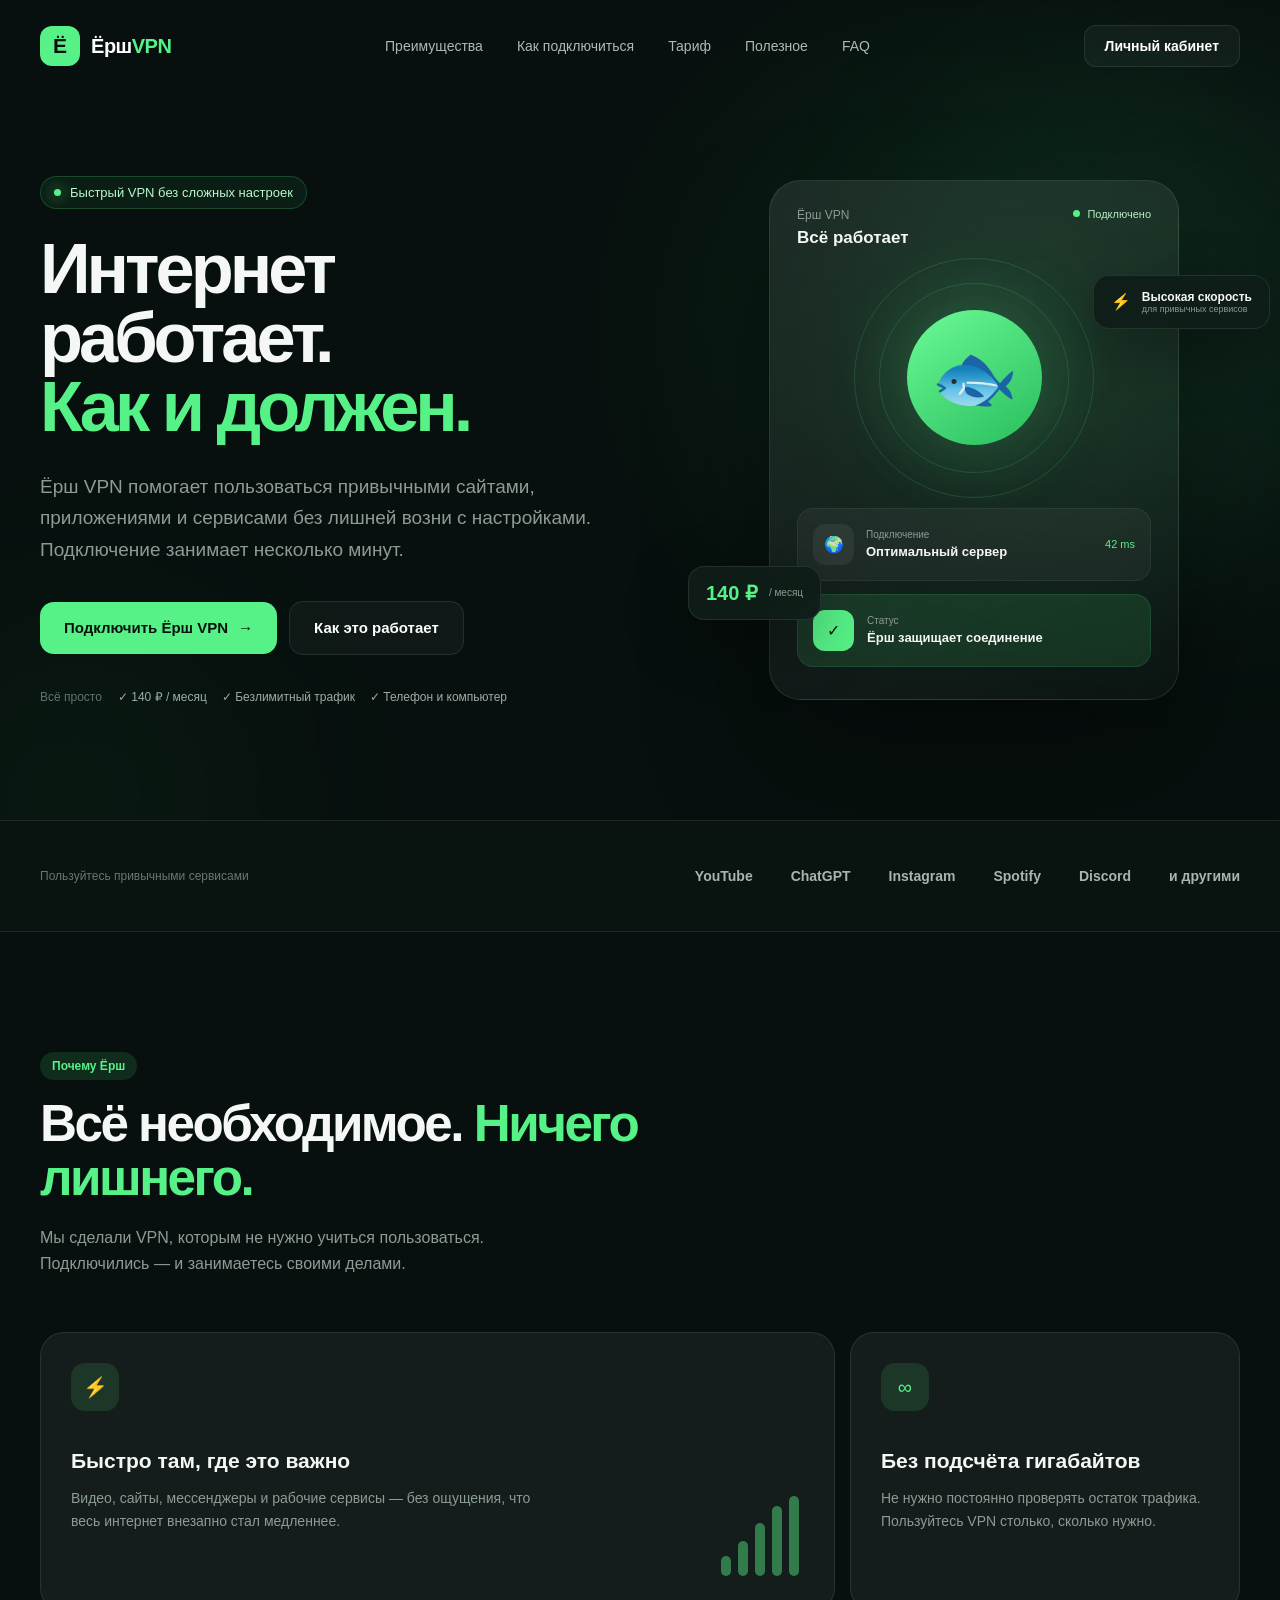
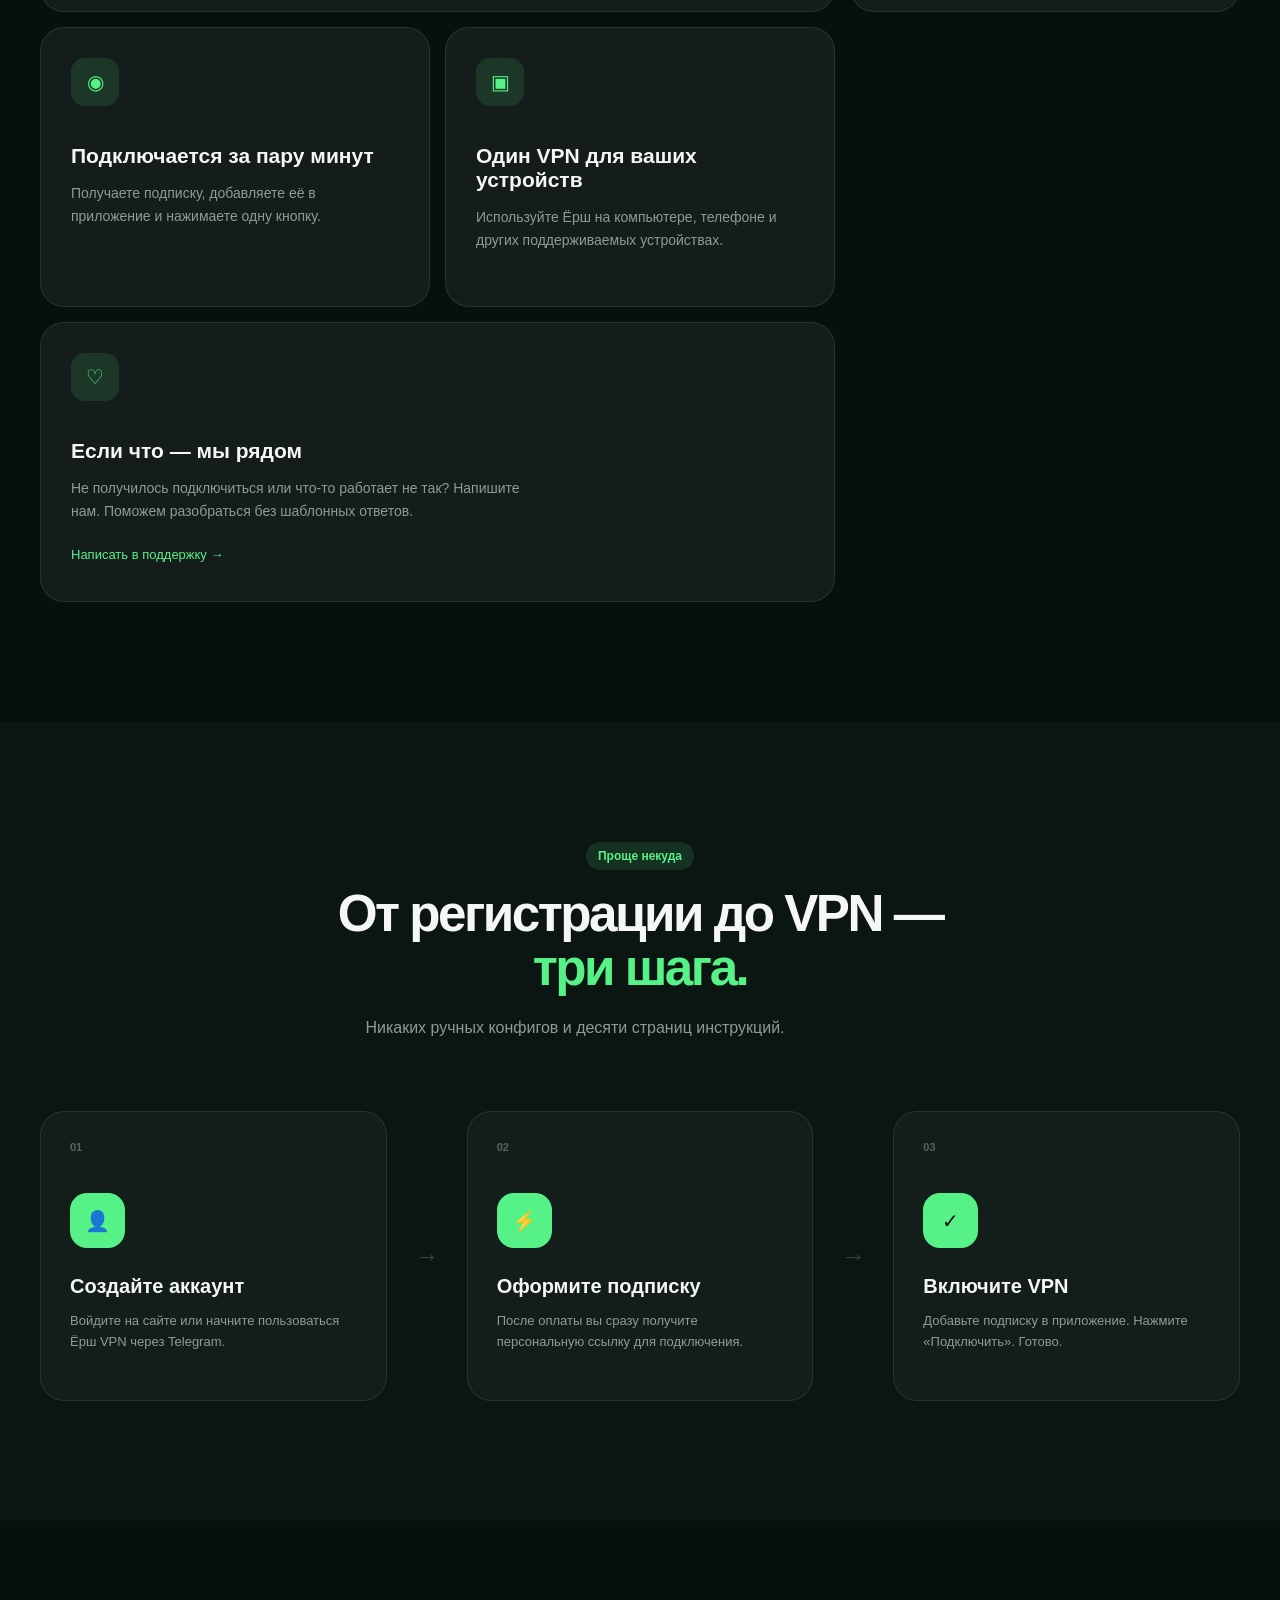
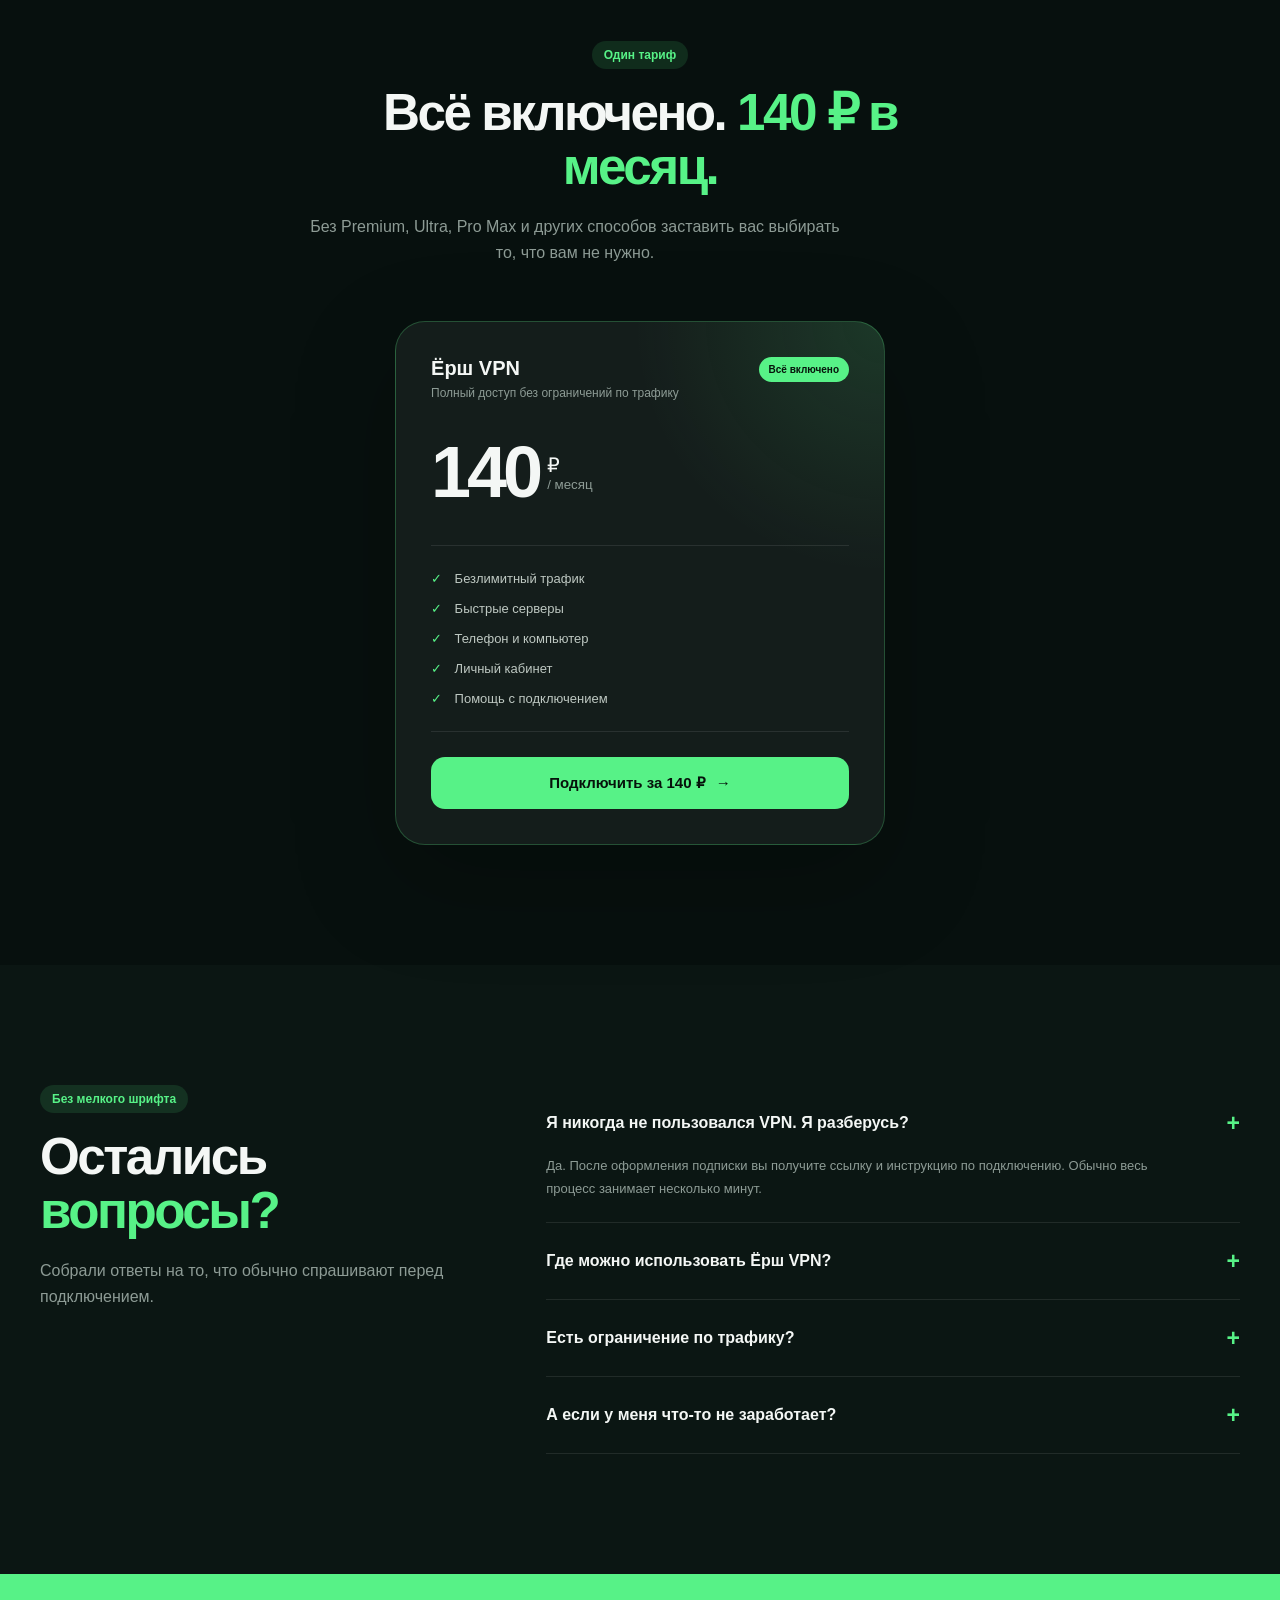
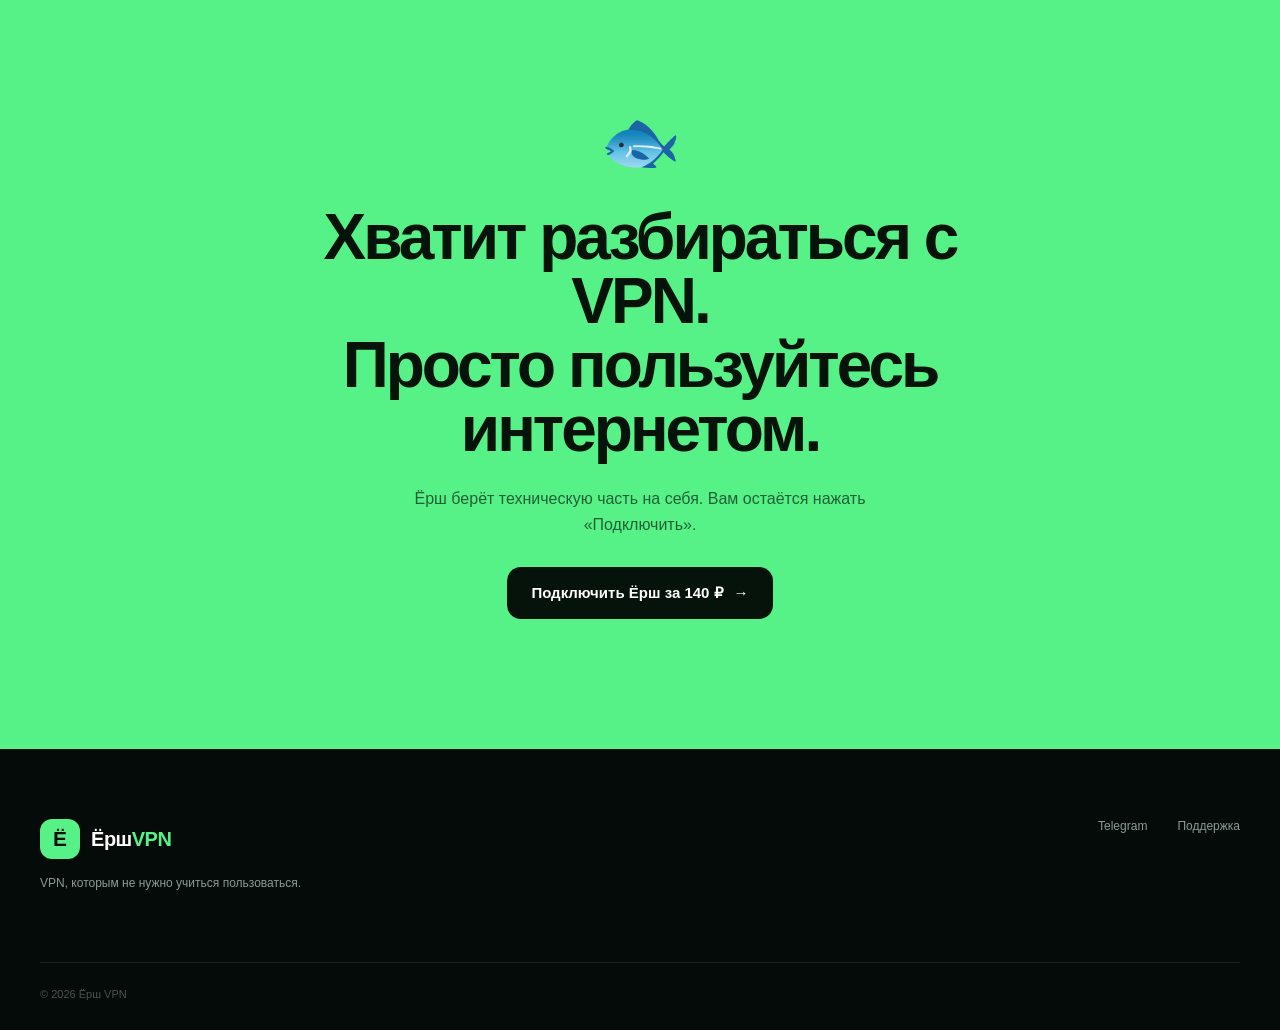
==== index.html @ 87f50611 "Создал отдельный лендинг для Ёрш впн" ====
﻿<!DOCTYPE html>
<html lang="ru">
<head>
    <meta charset="UTF-8">
    <meta name="viewport" content="width=device-width, initial-scale=1.0">
    <meta name="description" content="Ёрш VPN — быстрый VPN для телефона и компьютера. Простое подключение, безлимитный трафик и подписка за 140 ₽ в месяц.">
    <meta name="theme-color" content="#0b1220">

    <title>Ёрш VPN — быстрый и стабильный VPN</title>

    <link rel="stylesheet" href="/css/landing.css">
</head>
<body>

    <div class="yorsh-page">

        <!-- HEADER -->
        <header class="landing-header">
            <div class="landing-container header-inner">

                <a href="/" class="brand">
                    <div class="brand-logo">Ё</div>
                    <div class="brand-name">Ёрш<span>VPN</span></div>
                </a>

                <nav class="landing-nav">
                    <a href="/#advantages">Преимущества</a>
                    <a href="/#how">Как подключиться</a>
                    <a href="/#pricing">Тариф</a>
                    <a href="/guides">Полезное</a>
                    <a href="/#faq">FAQ</a>
                </nav>

                <div class="header-actions">
                    <a href="https://cabinet.yorshvpn.ru/"
                       class="button button-ghost">
                        Личный кабинет
                    </a>
                </div>

                <button type="button"
                        class="landing-mobile-menu-button"
                        id="landingMobileMenuButton"
                        aria-label="Открыть меню"
                        aria-controls="landingMobileMenu"
                        aria-expanded="false"
                        onclick="toggleLandingMenu()">
                    <span></span>
                    <span></span>
                    <span></span>
                </button>

            </div>

            <!-- MOBILE MENU -->
            <div class="landing-mobile-menu" id="landingMobileMenu">
                <div class="landing-container landing-mobile-menu-inner">

                    <nav class="landing-mobile-nav">
                        <a href="/#advantages" onclick="closeLandingMenu()">
                            <span>Преимущества</span><span>→</span>
                        </a>

                        <a href="/#how" onclick="closeLandingMenu()">
                            <span>Как подключиться</span><span>→</span>
                        </a>

                        <a href="/#pricing" onclick="closeLandingMenu()">
                            <span>Тариф</span><span>→</span>
                        </a>

                        <a href="/guides" onclick="closeLandingMenu()">
                            <span>Полезное</span><span>→</span>
                        </a>

                        <a href="/#faq" onclick="closeLandingMenu()">
                            <span>FAQ</span><span>→</span>
                        </a>
                    </nav>

                    <div class="landing-mobile-account">
                        <a href="https://cabinet.yorshvpn.ru/"
                           class="landing-mobile-account-button">
                            <span>Личный кабинет</span>
                            <span>→</span>
                        </a>
                    </div>

                </div>
            </div>
        </header>

        <main>

            <!-- HERO -->
            <section class="hero">

                <div class="hero-glow hero-glow-one"></div>
                <div class="hero-glow hero-glow-two"></div>

                <div class="landing-container hero-grid">

                    <div class="hero-content">

                        <div class="hero-label">
                            <span class="hero-label-dot"></span>
                            Быстрый VPN без сложных настроек
                        </div>

                        <h1>
                            Интернет работает.
                            <span>Как и должен.</span>
                        </h1>

                        <p class="hero-subtitle">
                            Ёрш VPN помогает пользоваться привычными
                            сайтами, приложениями и сервисами без лишней
                            возни с настройками.

                            Подключение занимает несколько минут.
                        </p>

                        <div class="hero-buttons">
                            <a href="https://cabinet.yorshvpn.ru/"
                               class="button button-primary button-large">
                                Подключить Ёрш VPN
                                <span>→</span>
                            </a>

                            <a href="#how"
                               class="button button-ghost button-large">
                                Как это работает
                            </a>
                        </div>

                        <div class="hero-platforms">
                            <span>Всё просто</span>

                            <div class="platform-list">
                                <span>✓ 140 ₽ / месяц</span>
                                <span>✓ Безлимитный трафик</span>
                                <span>✓ Телефон и компьютер</span>
                            </div>
                        </div>

                    </div>

                    <!-- HERO VISUAL -->
                    <div class="hero-visual">

                        <div class="hero-card">

                            <div class="hero-card-top">
                                <div>
                                    <span class="card-label">Ёрш VPN</span>
                                    <h3>Всё работает</h3>
                                </div>

                                <div class="connection-status">
                                    <span></span>
                                    Подключено
                                </div>
                            </div>

                            <div class="fish-wrapper">
                                <div class="fish-circle">🐟</div>
                                <div class="fish-wave wave-one"></div>
                                <div class="fish-wave wave-two"></div>
                            </div>

                            <div class="server-card">
                                <div class="server-left">
                                    <div class="flag">🌍</div>
                                    <div>
                                        <small>Подключение</small>
                                        <strong>Оптимальный сервер</strong>
                                    </div>
                                </div>

                                <div class="server-ping">42 ms</div>
                            </div>

                            <div class="connect-control">
                                <div class="connect-icon">✓</div>
                                <div>
                                    <small>Статус</small>
                                    <strong>Ёрш защищает соединение</strong>
                                </div>
                            </div>

                        </div>

                        <div class="floating-card floating-speed">
                            <span>⚡</span>
                            <div>
                                <strong>Высокая скорость</strong>
                                <small>для привычных сервисов</small>
                            </div>
                        </div>

                        <div class="floating-card floating-price">
                            <strong>140 ₽</strong>
                            <span>/ месяц</span>
                        </div>

                    </div>

                </div>
            </section>

            <!-- SERVICES -->
            <section class="trust-strip">
                <div class="landing-container trust-content">

                    <span>Пользуйтесь привычными сервисами</span>

                    <div class="services">
                        <span>YouTube</span>
                        <span>ChatGPT</span>
                        <span>Instagram</span>
                        <span>Spotify</span>
                        <span>Discord</span>
                        <span>и другими</span>
                    </div>

                </div>
            </section>

            <!-- ADVANTAGES -->
            <section id="advantages" class="section">

                <div class="landing-container">

                    <div class="section-head">

                        <div class="section-badge">Почему Ёрш</div>

                        <h2>
                            Всё необходимое.
                            <span>Ничего лишнего.</span>
                        </h2>

                        <p>
                            Мы сделали VPN, которым не нужно учиться
                            пользоваться.

                            Подключились — и занимаетесь своими делами.
                        </p>

                    </div>

                    <div class="advantages-grid">

                        <article class="advantage-card advantage-large">
                            <div class="advantage-icon">⚡</div>

                            <div>
                                <h3>Быстро там, где это важно</h3>
                                <p>
                                    Видео, сайты, мессенджеры и рабочие
                                    сервисы — без ощущения, что весь интернет
                                    внезапно стал медленнее.
                                </p>
                            </div>

                            <div class="speed-decoration">
                                <span></span><span></span><span></span>
                                <span></span><span></span>
                            </div>
                        </article>

                        <article class="advantage-card">
                            <div class="advantage-icon">∞</div>

                            <h3>Без подсчёта гигабайтов</h3>

                            <p>
                                Не нужно постоянно проверять остаток
                                трафика.

                                Пользуйтесь VPN столько, сколько нужно.
                            </p>
                        </article>

                        <article class="advantage-card">
                            <div class="advantage-icon">◉</div>

                            <h3>Подключается за пару минут</h3>

                            <p>
                                Получаете подписку, добавляете её
                                в приложение и нажимаете одну кнопку.
                            </p>
                        </article>

                        <article class="advantage-card">
                            <div class="advantage-icon">▣</div>

                            <h3>Один VPN для ваших устройств</h3>

                            <p>
                                Используйте Ёрш на компьютере,
                                телефоне и других поддерживаемых
                                устройствах.
                            </p>
                        </article>

                        <article class="advantage-card advantage-large">
                            <div class="advantage-icon">♡</div>

                            <h3>Если что — мы рядом</h3>

                            <p>
                                Не получилось подключиться или что-то
                                работает не так?

                                Напишите нам. Поможем разобраться без
                                шаблонных ответов.
                            </p>

                            <a href="https://t.me/yorshvpnSupport"
                               target="_blank"
                               rel="noopener noreferrer"
                               class="text-link">
                                Написать в поддержку →
                            </a>
                        </article>

                    </div>
                </div>
            </section>

            <!-- HOW IT WORKS -->
            <section id="how" class="section section-dark">

                <div class="landing-container">

                    <div class="section-head section-head-center">

                        <div class="section-badge">Проще некуда</div>

                        <h2>
                            От регистрации до VPN —
                            <span>три шага.</span>
                        </h2>

                        <p>
                            Никаких ручных конфигов и десяти страниц
                            инструкций.
                        </p>

                    </div>

                    <div class="steps">

                        <article class="step">
                            <div class="step-number">01</div>
                            <div class="step-icon">👤</div>

                            <h3>Создайте аккаунт</h3>

                            <p>
                                Войдите на сайте или начните пользоваться
                                Ёрш VPN через Telegram.
                            </p>
                        </article>

                        <div class="step-arrow">→</div>

                        <article class="step">
                            <div class="step-number">02</div>
                            <div class="step-icon">⚡</div>

                            <h3>Оформите подписку</h3>

                            <p>
                                После оплаты вы сразу получите
                                персональную ссылку для подключения.
                            </p>
                        </article>

                        <div class="step-arrow">→</div>

                        <article class="step">
                            <div class="step-number">03</div>
                            <div class="step-icon">✓</div>

                            <h3>Включите VPN</h3>

                            <p>
                                Добавьте подписку в приложение.

                                Нажмите «Подключить».

                                Готово.
                            </p>
                        </article>

                    </div>
                </div>
            </section>

            <!-- PRICING -->
            <section id="pricing" class="section">

                <div class="landing-container">

                    <div class="section-head section-head-center">

                        <div class="section-badge">Один тариф</div>

                        <h2>
                            Всё включено.
                            <span>140 ₽ в месяц.</span>
                        </h2>

                        <p>
                            Без Premium, Ultra, Pro Max и других способов
                            заставить вас выбирать то, что вам не нужно.
                        </p>

                    </div>

                    <div class="pricing-wrapper">

                        <div class="pricing-card">

                            <div class="pricing-top">
                                <div>
                                    <span class="pricing-name">Ёрш VPN</span>
                                    <p>
                                        Полный доступ без ограничений по трафику
                                    </p>
                                </div>

                                <div class="popular-label">
                                    Всё включено
                                </div>
                            </div>

                            <div class="price">
                                <strong>140</strong>

                                <div>
                                    <span>₽</span>
                                    <small>/ месяц</small>
                                </div>
                            </div>

                            <div class="pricing-features">
                                <div><span>✓</span> Безлимитный трафик</div>
                                <div><span>✓</span> Быстрые серверы</div>
                                <div><span>✓</span> Телефон и компьютер</div>
                                <div><span>✓</span> Личный кабинет</div>
                                <div><span>✓</span> Помощь с подключением</div>
                            </div>

                            <a href="https://cabinet.yorshvpn.ru/"
                               class="button button-primary button-large pricing-button">
                                Подключить за 140 ₽
                                <span>→</span>
                            </a>

                        </div>
                    </div>
                </div>
            </section>

            <!-- FAQ -->
            <section id="faq" class="section section-dark">

                <div class="landing-container faq-layout">

                    <div class="section-head faq-title">

                        <div class="section-badge">Без мелкого шрифта</div>

                        <h2>
                            Остались
                            <span>вопросы?</span>
                        </h2>

                        <p>
                            Собрали ответы на то, что обычно спрашивают
                            перед подключением.
                        </p>

                    </div>

                    <div class="faq-list">

                        <details open>
                            <summary>
                                Я никогда не пользовался VPN. Я разберусь?
                                <span>+</span>
                            </summary>

                            <p>
                                Да. После оформления подписки вы получите
                                ссылку и инструкцию по подключению.

                                Обычно весь процесс занимает несколько минут.
                            </p>
                        </details>

                        <details>
                            <summary>
                                Где можно использовать Ёрш VPN?
                                <span>+</span>
                            </summary>

                            <p>
                                На популярных мобильных и настольных
                                операционных системах.

                                Инструкции доступны после подключения.
                            </p>
                        </details>

                        <details>
                            <summary>
                                Есть ограничение по трафику?
                                <span>+</span>
                            </summary>

                            <p>
                                Нет фиксированного пакета гигабайтов.

                                Пользуйтесь интернетом в обычном режиме.
                            </p>
                        </details>

                        <details>
                            <summary>
                                А если у меня что-то не заработает?
                                <span>+</span>
                            </summary>

                            <p>
                                Напишите в поддержку.

                                Поможем проверить приложение,
                                подписку и настройки подключения.
                            </p>
                        </details>

                    </div>
                </div>
            </section>

            <!-- FINAL CTA -->
            <section class="final-cta">

                <div class="cta-glow"></div>

                <div class="landing-container final-cta-content">

                    <div class="final-fish">🐟</div>

                    <h2>
                        Хватит разбираться с VPN.
                        <span>
                            Просто пользуйтесь интернетом.
                        </span>
                    </h2>

                    <p>
                        Ёрш берёт техническую часть на себя.

                        Вам остаётся нажать «Подключить».
                    </p>

                    <a href="https://cabinet.yorshvpn.ru/"
                       class="button button-light button-large">
                        Подключить Ёрш за 140 ₽
                        <span>→</span>
                    </a>

                </div>
            </section>

        </main>

        <!-- FOOTER -->
        <footer class="landing-footer">

            <div class="landing-container footer-content">

                <div>
                    <a href="/" class="brand">
                        <div class="brand-logo">Ё</div>
                        <div class="brand-name">Ёрш<span>VPN</span></div>
                    </a>

                    <p>
                        VPN, которым не нужно учиться пользоваться.
                    </p>
                </div>

                <div class="footer-links">

                    <a href="https://t.me/yorshvpn_bot"
                       target="_blank"
                       rel="noopener noreferrer">
                        Telegram
                    </a>

                    <a href="https://t.me/yorshvpnSupport"
                       target="_blank"
                       rel="noopener noreferrer">
                        Поддержка
                    </a>

                </div>
            </div>

            <div class="landing-container copyright">
                © <span id="currentYear"></span> Ёрш VPN
            </div>

        </footer>

    </div>

    <script>document.getElementById("currentYear").textContent =
        new Date().getFullYear();</script>

    <script src="/js/landing.js"></script>

</body>
</html>
---- css/landing.css ----
﻿:root {
    --bg: #07100e;
    --bg-soft: #0b1613;
    --card: rgba(255, 255, 255, 0.055);
    --card-hover: rgba(255, 255, 255, 0.085);
    --green: #57f287;
    --green-dark: #31cf69;
    --green-soft: rgba(87, 242, 135, .12);
    --text: #f4f7f5;
    --muted: #8d9b95;
    --border: rgba(255, 255, 255, .09);
    --radius: 24px;
}


/* =========================================================
   BASE
   ========================================================= */

*,
*::before,
*::after {
    box-sizing: border-box;
}

html {
    scroll-behavior: smooth;
}

body {
    margin: 0;
    background: var(--bg);
    color: var(--text);
    font-family: Inter, -apple-system, BlinkMacSystemFont, "Segoe UI", sans-serif;
    -webkit-font-smoothing: antialiased;
    text-rendering: optimizeLegibility;
}

body,
button,
a {
    -webkit-font-smoothing: antialiased;
}

a {
    -webkit-tap-highlight-color: transparent;
}

img {
    max-width: 100%;
    height: auto;
}

.yorsh-page {
    width: 100%;
    overflow-x: hidden;
}

.landing-container {
    width: min(1200px, calc(100% - 40px));
    margin: 0 auto;
}


/* Защита от разъезжающихся grid элементов */

.hero-content,
.hero-visual,
.hero-card,
.advantage-card,
.step,
.pricing-card,
.faq-layout > *,
.footer-content > * {
    min-width: 0;
}


/* =========================================================
   HEADER
   ========================================================= */

.landing-header {
    position: absolute;
    z-index: 100;
    top: 0;
    left: 0;
    width: 100%;
}

.header-inner {
    height: 92px;
    display: flex;
    align-items: center;
    justify-content: space-between;
    gap: 25px;
}


/* BRAND */

.brand {
    display: flex;
    align-items: center;
    gap: 11px;
    flex-shrink: 0;
    color: white;
    text-decoration: none;
}

.brand-logo {
    width: 40px;
    height: 40px;
    display: flex;
    align-items: center;
    justify-content: center;
    flex-shrink: 0;
    border-radius: 12px;
    background: var(--green);
    color: #05120b;
    font-weight: 900;
    font-size: 21px;
}

.brand-name {
    font-size: 20px;
    font-weight: 800;
    letter-spacing: -.5px;
}

    .brand-name span {
        color: var(--green);
    }


/* NAVIGATION */

.landing-nav {
    display: flex;
    align-items: center;
    gap: 34px;
}

    .landing-nav a {
        color: #aeb9b4;
        text-decoration: none;
        font-size: 14px;
        transition: color .2s ease;
    }

        .landing-nav a:hover {
            color: white;
        }


/* HEADER ACTIONS */

.header-actions {
    display: flex;
    align-items: center;
    gap: 10px;
    flex-shrink: 0;
}


/* =========================================================
   BUTTONS
   ========================================================= */

.button {
    border: 0;
    display: inline-flex;
    align-items: center;
    justify-content: center;
    gap: 10px;
    padding: 12px 20px;
    border-radius: 12px;
    font-size: 14px;
    font-weight: 650;
    line-height: 1.2;
    text-align: center;
    text-decoration: none;
    cursor: pointer;
    transition: transform .2s ease, background .2s ease, border-color .2s ease, box-shadow .2s ease;
}

    .button:hover {
        transform: translateY(-2px);
    }

    .button:active {
        transform: translateY(0);
    }


/* PRIMARY */

.button-primary {
    background: var(--green);
    color: #06120b;
}

    .button-primary:hover {
        background: #73f59a;
        color: #06120b;
    }


/* GHOST */

.button-ghost {
    color: white;
    background: rgba(255, 255, 255, .04);
    border: 1px solid var(--border);
}

    .button-ghost:hover {
        background: rgba(255, 255, 255, .08);
        color: white;
    }


/* LARGE */

.button-large {
    padding: 17px 24px;
    border-radius: 14px;
    font-size: 15px;
}


/* =========================================================
   HERO
   ========================================================= */

.hero {
    position: relative;
    min-height: 820px;
    display: flex;
    align-items: center;
    padding: 130px 0 70px;
    overflow: hidden;
    background: radial-gradient( circle at 75% 40%, rgba(44, 213, 111, .10), transparent 35% ), var(--bg);
}

.hero-glow {
    position: absolute;
    border-radius: 50%;
    pointer-events: none;
    filter: blur(100px);
}

.hero-glow-one {
    width: 500px;
    height: 500px;
    top: 60px;
    right: -150px;
    background: rgba(87, 242, 135, .07);
}

.hero-glow-two {
    width: 350px;
    height: 350px;
    bottom: -150px;
    left: -100px;
    background: rgba(87, 242, 135, .04);
}

.hero-grid {
    display: grid;
    grid-template-columns: minmax(0, 1.05fr) minmax(400px, .95fr);
    gap: 80px;
    align-items: center;
}

.hero-content {
    position: relative;
    z-index: 2;
}


/* HERO LABEL */

.hero-label {
    width: fit-content;
    display: flex;
    align-items: center;
    gap: 9px;
    padding: 8px 13px;
    margin-bottom: 25px;
    border: 1px solid rgba(87, 242, 135, .20);
    border-radius: 100px;
    background: rgba(87, 242, 135, .06);
    color: #baf8ce;
    font-size: 13px;
}

.hero-label-dot {
    width: 7px;
    height: 7px;
    flex-shrink: 0;
    border-radius: 50%;
    background: var(--green);
    box-shadow: 0 0 15px rgba(87, 242, 135, 1);
}


/* HERO TITLE */

.hero h1 {
    max-width: 700px;
    margin: 0;
    font-size: clamp(52px, 5.5vw, 78px);
    line-height: .98;
    letter-spacing: -4px;
    font-weight: 800;
}

    .hero h1 span {
        display: block;
        color: var(--green);
    }

.hero-subtitle {
    max-width: 600px;
    margin: 30px 0 0;
    color: var(--muted);
    font-size: 19px;
    line-height: 1.65;
}


/* HERO BUTTONS */

.hero-buttons {
    display: flex;
    align-items: center;
    gap: 12px;
    margin-top: 36px;
}


/* HERO FEATURES */

.hero-platforms {
    display: flex;
    align-items: center;
    gap: 16px;
    margin-top: 35px;
    color: #65736d;
    font-size: 12px;
}

.platform-list {
    display: flex;
    align-items: center;
    gap: 15px;
    color: #9daca6;
}


/* =========================================================
   HERO VISUAL
   ========================================================= */

.hero-visual {
    position: relative;
    display: flex;
    justify-content: center;
}

.hero-card {
    position: relative;
    width: 410px;
    min-height: 520px;
    padding: 27px;
    border: 1px solid rgba(255, 255, 255, .10);
    border-radius: 32px;
    background: linear-gradient( 145deg, rgba(255, 255, 255, .09), rgba(255, 255, 255, .025) );
    box-shadow: 0 60px 120px rgba(0, 0, 0, .40);
    backdrop-filter: blur(25px);
    -webkit-backdrop-filter: blur(25px);
}


/* TOP */

.hero-card-top {
    display: flex;
    align-items: flex-start;
    justify-content: space-between;
    gap: 20px;
}

.card-label {
    display: block;
    margin-bottom: 6px;
    color: var(--muted);
    font-size: 12px;
}

.hero-card h3 {
    margin: 0;
    font-size: 17px;
}


/* CONNECTION STATUS */

.connection-status {
    display: flex;
    align-items: center;
    gap: 7px;
    flex-shrink: 0;
    color: #b8efc8;
    font-size: 11px;
}

    .connection-status span {
        width: 7px;
        height: 7px;
        flex-shrink: 0;
        border-radius: 50%;
        background: var(--green);
    }


/* FISH */

.fish-wrapper {
    position: relative;
    height: 260px;
    display: flex;
    align-items: center;
    justify-content: center;
}

.fish-circle {
    position: relative;
    z-index: 3;
    width: 135px;
    height: 135px;
    display: flex;
    align-items: center;
    justify-content: center;
    border-radius: 50%;
    background: linear-gradient( 145deg, #6bfa96, #29bd5d );
    font-size: 70px;
    box-shadow: 0 0 80px rgba(87, 242, 135, .28);
}

.fish-wave {
    position: absolute;
    border: 1px solid rgba(87, 242, 135, .16);
    border-radius: 50%;
}

.wave-one {
    width: 190px;
    height: 190px;
}

.wave-two {
    width: 240px;
    height: 240px;
}


/* SERVER */

.server-card {
    display: flex;
    align-items: center;
    justify-content: space-between;
    gap: 15px;
    padding: 15px;
    border-radius: 16px;
    background: rgba(255, 255, 255, .045);
    border: 1px solid rgba(255, 255, 255, .06);
}

.server-left {
    display: flex;
    align-items: center;
    gap: 12px;
    min-width: 0;
}

.flag {
    width: 41px;
    height: 41px;
    display: flex;
    align-items: center;
    justify-content: center;
    flex-shrink: 0;
    border-radius: 12px;
    background: rgba(255, 255, 255, .06);
}

.server-card small,
.connect-control small {
    display: block;
    margin-bottom: 4px;
    color: var(--muted);
    font-size: 10px;
}

.server-card strong,
.connect-control strong {
    display: block;
    font-size: 13px;
}

.server-ping {
    flex-shrink: 0;
    color: var(--green);
    font-size: 11px;
}


/* CONNECT */

.connect-control {
    display: flex;
    align-items: center;
    gap: 13px;
    margin-top: 13px;
    padding: 15px;
    border-radius: 16px;
    background: var(--green-soft);
    border: 1px solid rgba(87, 242, 135, .12);
}

.connect-icon {
    width: 41px;
    height: 41px;
    display: flex;
    align-items: center;
    justify-content: center;
    flex-shrink: 0;
    border-radius: 12px;
    background: var(--green);
    color: #04130a;
}


/* FLOATING CARDS */

.floating-card {
    position: absolute;
    z-index: 5;
    display: flex;
    align-items: center;
    gap: 11px;
    padding: 14px 17px;
    border-radius: 16px;
    background: rgba(15, 29, 24, .94);
    border: 1px solid var(--border);
    box-shadow: 0 20px 60px rgba(0, 0, 0, .35);
    backdrop-filter: blur(20px);
    -webkit-backdrop-filter: blur(20px);
}

    .floating-card strong {
        display: block;
        font-size: 12px;
    }

    .floating-card small {
        display: block;
        color: var(--muted);
        font-size: 9px;
    }

.floating-speed {
    top: 95px;
    right: -30px;
}

.floating-price {
    left: -20px;
    bottom: 80px;
}

    .floating-price strong {
        color: var(--green);
        font-size: 20px;
    }

    .floating-price span {
        color: var(--muted);
        font-size: 10px;
    }


/* =========================================================
   TRUST
   ========================================================= */

.trust-strip {
    border-top: 1px solid var(--border);
    border-bottom: 1px solid var(--border);
    background: #09130f;
}

.trust-content {
    min-height: 110px;
    display: flex;
    align-items: center;
    justify-content: space-between;
    gap: 30px;
}

    .trust-content > span {
        color: #69766f;
        font-size: 12px;
    }

.services {
    display: flex;
    align-items: center;
    gap: 38px;
    color: #aab4af;
    font-size: 14px;
    font-weight: 600;
}


/* =========================================================
   GENERAL SECTIONS
   ========================================================= */

.section {
    padding: 120px 0;
}

.section-dark {
    background: var(--bg-soft);
}

.section-head {
    max-width: 680px;
    margin-bottom: 55px;
}

.section-head-center {
    margin-left: auto;
    margin-right: auto;
    text-align: center;
}

.section-badge {
    width: fit-content;
    padding: 7px 12px;
    margin-bottom: 17px;
    border-radius: 100px;
    color: var(--green);
    background: var(--green-soft);
    font-size: 12px;
    font-weight: 600;
}

.section-head-center .section-badge {
    margin-left: auto;
    margin-right: auto;
}

.section-head h2 {
    margin: 0;
    font-size: clamp(38px, 4vw, 58px);
    line-height: 1.05;
    letter-spacing: -2.5px;
}

    .section-head h2 span {
        color: var(--green);
    }

.section-head p {
    max-width: 550px;
    margin-top: 20px;
    color: var(--muted);
    font-size: 16px;
    line-height: 1.65;
}


/* =========================================================
   ADVANTAGES
   ========================================================= */

.advantages-grid {
    display: grid;
    grid-template-columns: repeat(3, 1fr);
    gap: 15px;
}

.advantage-card {
    position: relative;
    min-height: 280px;
    padding: 30px;
    border: 1px solid var(--border);
    border-radius: var(--radius);
    background: var(--card);
    transition: transform .25s ease, background .25s ease, border-color .25s ease;
}

    .advantage-card:hover {
        transform: translateY(-4px);
        background: var(--card-hover);
        border-color: rgba(87, 242, 135, .20);
    }

.advantage-large {
    grid-column: span 2;
}

.advantage-icon {
    width: 48px;
    height: 48px;
    display: flex;
    align-items: center;
    justify-content: center;
    margin-bottom: 38px;
    border-radius: 14px;
    background: var(--green-soft);
    color: var(--green);
    font-size: 20px;
}

.advantage-card h3 {
    margin: 0 0 12px;
    font-size: 21px;
}

.advantage-card p {
    max-width: 470px;
    color: var(--muted);
    line-height: 1.65;
    font-size: 14px;
}

.text-link {
    display: inline-block;
    margin-top: 10px;
    color: var(--green);
    text-decoration: none;
    font-size: 13px;
}


/* SPEED DECORATION */

.speed-decoration {
    position: absolute;
    right: 35px;
    bottom: 35px;
    height: 80px;
    display: flex;
    align-items: flex-end;
    gap: 7px;
}

    .speed-decoration span {
        width: 10px;
        border-radius: 20px;
        background: var(--green);
        opacity: .45;
    }

        .speed-decoration span:nth-child(1) {
            height: 20px;
        }

        .speed-decoration span:nth-child(2) {
            height: 35px;
        }

        .speed-decoration span:nth-child(3) {
            height: 53px;
        }

        .speed-decoration span:nth-child(4) {
            height: 70px;
        }

        .speed-decoration span:nth-child(5) {
            height: 80px;
        }


/* =========================================================
   STEPS
   ========================================================= */

.steps {
    display: grid;
    grid-template-columns: 1fr 40px 1fr 40px 1fr;
    align-items: center;
    gap: 20px;
    margin-top: 70px;
}

.step {
    position: relative;
    min-height: 290px;
    padding: 29px;
    border-radius: var(--radius);
    border: 1px solid var(--border);
    background: rgba(255, 255, 255, .035);
}

.step-number {
    color: #56645d;
    font-size: 11px;
    font-weight: 700;
}

.step-icon {
    width: 55px;
    height: 55px;
    display: flex;
    align-items: center;
    justify-content: center;
    margin: 40px 0 27px;
    border-radius: 17px;
    background: var(--green);
    color: #06130b;
    font-size: 20px;
}

.step h3 {
    margin: 0 0 10px;
    font-size: 20px;
}

.step p {
    margin-bottom: 0;
    color: var(--muted);
    font-size: 13px;
    line-height: 1.6;
}

.step-arrow {
    text-align: center;
    color: #35423c;
    font-size: 25px;
}


/* =========================================================
   PRICING
   ========================================================= */

.pricing-wrapper {
    display: flex;
    justify-content: center;
}

.pricing-card {
    width: min(490px, 100%);
    padding: 35px;
    border: 1px solid rgba(87, 242, 135, .24);
    border-radius: 30px;
    background: radial-gradient( circle at 100% 0, rgba(87, 242, 135, .13), transparent 35% ), var(--card);
    box-shadow: 0 35px 100px rgba(0, 0, 0, .25);
}

.pricing-top {
    display: flex;
    justify-content: space-between;
    gap: 20px;
}

.pricing-name {
    font-size: 20px;
    font-weight: 700;
}

.pricing-top p {
    margin: 6px 0 0;
    color: var(--muted);
    font-size: 12px;
}

.popular-label {
    height: fit-content;
    flex-shrink: 0;
    padding: 7px 10px;
    border-radius: 100px;
    background: var(--green);
    color: #06130b;
    font-size: 10px;
    font-weight: 700;
}


/* PRICE */

.price {
    display: flex;
    align-items: center;
    gap: 8px;
    margin: 40px 0;
}

    .price > strong {
        font-size: 72px;
        line-height: .9;
        letter-spacing: -4px;
    }

    .price div {
        display: flex;
        flex-direction: column;
    }

    .price span {
        font-size: 20px;
    }

    .price small {
        color: var(--muted);
    }


/* PRICING FEATURES */

.pricing-features {
    display: grid;
    gap: 15px;
    padding: 25px 0;
    border-top: 1px solid var(--border);
    border-bottom: 1px solid var(--border);
    color: #bec8c2;
    font-size: 13px;
}

    .pricing-features span {
        margin-right: 9px;
        color: var(--green);
    }

.pricing-button {
    width: 100%;
    margin-top: 25px;
}


/* =========================================================
   FAQ
   ========================================================= */

.faq-layout {
    display: grid;
    grid-template-columns: .75fr 1.25fr;
    gap: 90px;
}

.faq-title {
    margin: 0;
}

.faq-list details {
    padding: 22px 0;
    border-bottom: 1px solid var(--border);
}

.faq-list summary {
    display: flex;
    align-items: center;
    justify-content: space-between;
    gap: 20px;
    list-style: none;
    cursor: pointer;
    font-size: 16px;
    font-weight: 600;
    line-height: 1.4;
}

    .faq-list summary::-webkit-details-marker {
        display: none;
    }

    .faq-list summary span {
        flex-shrink: 0;
        color: var(--green);
        font-size: 23px;
    }

.faq-list details p {
    max-width: 650px;
    margin: 16px 0 0;
    color: var(--muted);
    font-size: 13px;
    line-height: 1.7;
}


/* =========================================================
   FINAL CTA
   ========================================================= */

.final-cta {
    position: relative;
    padding: 130px 0;
    overflow: hidden;
    text-align: center;
    background: var(--green);
    color: #05130a;
}

.final-cta-content {
    position: relative;
    z-index: 2;
}

.final-fish {
    margin-bottom: 25px;
    font-size: 65px;
}

.final-cta h2 {
    max-width: 750px;
    margin: auto;
    font-size: clamp(45px, 5vw, 70px);
    line-height: 1;
    letter-spacing: -3px;
}

    .final-cta h2 span {
        display: block;
    }

.final-cta p {
    max-width: 520px;
    margin: 25px auto 30px;
    color: rgba(5, 19, 10, .65);
    line-height: 1.6;
}

.button-light {
    background: #06130b;
    color: white;
}

    .button-light:hover {
        color: white;
        background: #0c2416;
    }


/* =========================================================
   FOOTER
   ========================================================= */

.landing-footer {
    padding: 70px 0 30px;
    background: #050b08;
}

.footer-content {
    display: flex;
    align-items: flex-start;
    justify-content: space-between;
    gap: 50px;
}

    .footer-content p {
        margin-top: 17px;
        color: var(--muted);
        font-size: 12px;
    }

.footer-links {
    display: flex;
    gap: 30px;
}

    .footer-links a {
        color: var(--muted);
        text-decoration: none;
        font-size: 12px;
    }

        .footer-links a:hover {
            color: white;
        }

.copyright {
    margin-top: 60px;
    padding-top: 25px;
    border-top: 1px solid var(--border);
    color: #49534f;
    font-size: 11px;
}


/* =========================================================
   RESPONSIVE — SMALL DESKTOP
   <= 1100px
   ========================================================= */

@media (max-width: 1100px) {

    .landing-container {
        width: min(100% - 48px, 1200px);
    }


    /* HEADER */

    .landing-nav {
        gap: 22px;
    }

        .landing-nav a {
            font-size: 13px;
        }


    /* HERO */

    .hero-grid {
        grid-template-columns: minmax(0, 1fr) minmax(350px, .85fr);
        gap: 50px;
    }

    .hero h1 {
        font-size: clamp(50px, 6vw, 70px);
    }

    .hero-subtitle {
        font-size: 18px;
    }

    .hero-card {
        width: 370px;
    }

    .floating-speed {
        right: -10px;
    }

    .floating-price {
        left: -10px;
    }


    /* ADVANTAGES */

    .advantages-grid {
        grid-template-columns: repeat(2, 1fr);
    }

    .advantage-large {
        grid-column: span 1;
    }


    /* STEPS */

    .steps {
        grid-template-columns: 1fr 25px 1fr 25px 1fr;
        gap: 12px;
    }

    .step {
        padding: 24px;
    }


    /* FAQ */

    .faq-layout {
        grid-template-columns: .85fr 1.15fr;
        gap: 55px;
    }
}


/* =========================================================
   TABLET
   <= 950px
   ========================================================= */

@media (max-width: 950px) {

    /* HEADER */

    .header-inner {
        height: 82px;
    }

    .landing-nav {
        display: none;
    }


    /* HERO */

    .hero {
        min-height: auto;
        padding: 135px 0 80px;
    }

    .hero-grid {
        grid-template-columns: 1fr;
        gap: 60px;
    }

    .hero-content {
        text-align: center;
    }

    .hero-label {
        margin-left: auto;
        margin-right: auto;
    }

    .hero h1 {
        max-width: 760px;
        margin-left: auto;
        margin-right: auto;
        font-size: clamp(52px, 8vw, 72px);
    }

    .hero-subtitle {
        max-width: 630px;
        margin-left: auto;
        margin-right: auto;
    }

    .hero-buttons {
        justify-content: center;
    }

    .hero-platforms {
        justify-content: center;
    }

    .hero-visual {
        margin-top: 5px;
    }

    .hero-card {
        width: min(410px, 100%);
    }


    /* TRUST */

    .trust-content {
        min-height: auto;
        padding: 35px 0;
        flex-direction: column;
        justify-content: center;
        gap: 22px;
        text-align: center;
    }

    .services {
        flex-wrap: wrap;
        justify-content: center;
        gap: 18px 30px;
    }


    /* SECTIONS */

    .section {
        padding: 100px 0;
    }

    .section-head {
        margin-bottom: 45px;
    }


    /* ADVANTAGES */

    .advantages-grid {
        grid-template-columns: repeat(2, 1fr);
    }

    .advantage-large {
        grid-column: span 2;
    }


    /* STEPS */

    .steps {
        grid-template-columns: 1fr;
        gap: 15px;
        margin-top: 50px;
    }

    .step {
        min-height: auto;
    }

    .step-arrow {
        height: 25px;
        display: flex;
        align-items: center;
        justify-content: center;
        transform: rotate(90deg);
    }


    /* FAQ */

    .faq-layout {
        grid-template-columns: 1fr;
        gap: 35px;
    }

    .faq-title {
        max-width: 650px;
    }
}


/* =========================================================
   TABLET / LARGE PHONE
   <= 768px
   ========================================================= */

@media (max-width: 768px) {

    .landing-container {
        width: min(100% - 32px, 1200px);
    }


    /* HEADER */

    .header-inner {
        height: 76px;
    }

    .brand-logo {
        width: 37px;
        height: 37px;
        border-radius: 11px;
        font-size: 19px;
    }

    .brand-name {
        font-size: 18px;
    }

    .header-actions {
        gap: 7px;
    }

        .header-actions .button {
            padding: 10px 14px;
            font-size: 12px;
        }


    /* HERO */

    .hero {
        padding: 120px 0 70px;
    }

    .hero-grid {
        gap: 45px;
    }

    .hero h1 {
        font-size: clamp(45px, 10vw, 62px);
        line-height: .98;
        letter-spacing: -3px;
    }

    .hero-subtitle {
        margin-top: 24px;
        font-size: 17px;
    }

    .hero-buttons {
        margin-top: 30px;
    }

    .hero-platforms {
        margin-top: 27px;
        flex-direction: column;
        gap: 12px;
    }

    .platform-list {
        flex-wrap: wrap;
        justify-content: center;
        gap: 10px 15px;
    }


    /* HERO CARD */

    .hero-card {
        width: min(390px, 100%);
        min-height: 480px;
        padding: 24px;
        border-radius: 26px;
    }

    .fish-wrapper {
        height: 235px;
    }

    .fish-circle {
        width: 125px;
        height: 125px;
        font-size: 64px;
    }

    .wave-one {
        width: 175px;
        height: 175px;
    }

    .wave-two {
        width: 220px;
        height: 220px;
    }

    .floating-speed {
        right: 0;
    }

    .floating-price {
        left: 0;
    }


    /* SECTION */

    .section-head h2 {
        font-size: clamp(36px, 7vw, 48px);
        letter-spacing: -2px;
    }

    .section-head p {
        font-size: 15px;
    }


    /* ADVANTAGES */

    .advantage-card {
        min-height: 260px;
        padding: 26px;
    }

    .advantage-icon {
        margin-bottom: 30px;
    }


    /* CTA */

    .final-cta {
        padding: 100px 0;
    }

        .final-cta h2 {
            font-size: clamp(42px, 8vw, 58px);
        }


    /* FOOTER */

    .landing-footer {
        padding-top: 60px;
    }

    .footer-content {
        flex-direction: column;
        gap: 35px;
    }

    .footer-links {
        flex-wrap: wrap;
        gap: 18px 25px;
    }

    .copyright {
        margin-top: 45px;
    }
}


/* =========================================================
   MOBILE
   <= 650px
   ========================================================= */

@media (max-width: 650px) {

    .landing-container {
        width: min(100% - 28px, 1200px);
    }


    /* HEADER */

    .header-inner {
        height: 70px;
        gap: 12px;
    }

    .brand {
        gap: 8px;
    }

    .brand-logo {
        width: 35px;
        height: 35px;
        font-size: 18px;
    }

    .brand-name {
        font-size: 17px;
    }

    .header-actions .button-ghost {
        display: none;
    }

    .header-actions .button-primary {
        padding: 10px 13px;
        border-radius: 10px;
        font-size: 11px;
    }


    /* HERO */

    .hero {
        padding: 105px 0 60px;
        background: radial-gradient( circle at 50% 32%, rgba(44, 213, 111, .10), transparent 40% ), var(--bg);
    }

    .hero-grid {
        gap: 40px;
    }

    .hero-label {
        padding: 7px 11px;
        margin-bottom: 20px;
        font-size: 11px;
    }

    .hero-label-dot {
        width: 6px;
        height: 6px;
    }

    .hero h1 {
        max-width: 100%;
        font-size: clamp(39px, 12vw, 50px);
        line-height: .98;
        letter-spacing: -2.3px;
    }

    .hero-subtitle {
        margin-top: 20px;
        font-size: 15px;
        line-height: 1.6;
    }

    .hero-buttons {
        flex-direction: column;
        gap: 10px;
        margin-top: 27px;
    }

        .hero-buttons .button {
            width: 100%;
            min-height: 52px;
        }

    .button-large {
        padding: 14px 18px;
        border-radius: 13px;
        font-size: 14px;
    }


    /* HERO INFO */

    .hero-platforms {
        margin-top: 24px;
        font-size: 11px;
    }

    .platform-list {
        width: 100%;
        gap: 8px 14px;
        font-size: 11px;
    }


    /* HERO VISUAL */

    .hero-visual {
        width: 100%;
        margin-top: 0;
    }

    .hero-card {
        width: 100%;
        min-height: auto;
        padding: 21px;
        border-radius: 22px;
    }

    .hero-card-top {
        gap: 10px;
    }

    .card-label {
        font-size: 10px;
    }

    .hero-card h3 {
        font-size: 15px;
    }

    .connection-status {
        font-size: 9px;
    }

        .connection-status span {
            width: 6px;
            height: 6px;
        }

    .fish-wrapper {
        height: 205px;
    }

    .fish-circle {
        width: 110px;
        height: 110px;
        font-size: 56px;
    }

    .wave-one {
        width: 150px;
        height: 150px;
    }

    .wave-two {
        width: 190px;
        height: 190px;
    }

    .server-card,
    .connect-control {
        padding: 13px;
        border-radius: 14px;
    }

    .flag,
    .connect-icon {
        width: 37px;
        height: 37px;
        border-radius: 10px;
    }

    .server-card strong,
    .connect-control strong {
        font-size: 11px;
    }

    .server-card small,
    .connect-control small {
        font-size: 9px;
    }

    .floating-card {
        display: none;
    }


    /* TRUST */

    .trust-content {
        padding: 28px 0;
        gap: 20px;
    }

        .trust-content > span {
            font-size: 11px;
        }

    .services {
        gap: 14px 20px;
        font-size: 12px;
    }


    /* GENERAL SECTIONS */

    .section {
        padding: 75px 0;
    }

    .section-head {
        margin-bottom: 35px;
    }

    .section-badge {
        padding: 6px 10px;
        margin-bottom: 14px;
        font-size: 10px;
    }

    .section-head h2 {
        font-size: clamp(34px, 10vw, 42px);
        line-height: 1.05;
        letter-spacing: -1.8px;
    }

    .section-head p {
        margin-top: 16px;
        font-size: 14px;
        line-height: 1.6;
    }


    /* ADVANTAGES */

    .advantages-grid {
        grid-template-columns: 1fr;
        gap: 12px;
    }

    .advantage-large {
        grid-column: auto;
    }

    .advantage-card {
        min-height: auto;
        padding: 23px;
        border-radius: 20px;
    }

    .advantage-icon {
        width: 44px;
        height: 44px;
        margin-bottom: 25px;
        border-radius: 12px;
        font-size: 18px;
    }

    .advantage-card h3 {
        margin-bottom: 9px;
        font-size: 18px;
    }

    .advantage-card p {
        margin-bottom: 0;
        font-size: 13px;
        line-height: 1.6;
    }

    .text-link {
        margin-top: 12px;
        font-size: 12px;
    }

    .speed-decoration {
        display: none;
    }


    /* STEPS */

    .steps {
        margin-top: 40px;
        gap: 10px;
    }

    .step {
        min-height: auto;
        padding: 23px;
        border-radius: 20px;
    }

    .step-number {
        font-size: 10px;
    }

    .step-icon {
        width: 48px;
        height: 48px;
        margin: 27px 0 20px;
        border-radius: 14px;
        font-size: 18px;
    }

    .step h3 {
        font-size: 18px;
    }

    .step p {
        margin-bottom: 0;
        font-size: 12px;
        line-height: 1.6;
    }

    .step-arrow {
        height: 24px;
        font-size: 20px;
    }


    /* PRICING */

    .pricing-card {
        padding: 25px 21px;
        border-radius: 23px;
    }

    .pricing-top {
        gap: 12px;
    }

    .pricing-name {
        font-size: 18px;
    }

    .pricing-top p {
        font-size: 11px;
    }

    .popular-label {
        padding: 6px 8px;
        font-size: 8px;
    }

    .price {
        margin: 32px 0;
    }

        .price > strong {
            font-size: 60px;
            letter-spacing: -3px;
        }

        .price span {
            font-size: 18px;
        }

        .price small {
            font-size: 11px;
        }

    .pricing-features {
        gap: 13px;
        padding: 21px 0;
        font-size: 12px;
    }

    .pricing-button {
        margin-top: 20px;
    }


    /* FAQ */

    .faq-layout {
        gap: 18px;
    }

    .faq-list details {
        padding: 18px 0;
    }

    .faq-list summary {
        gap: 15px;
        font-size: 14px;
        line-height: 1.4;
    }

        .faq-list summary span {
            font-size: 20px;
        }

    .faq-list details p {
        padding-right: 20px;
        margin-top: 13px;
        font-size: 12px;
        line-height: 1.65;
    }


    /* FINAL CTA */

    .final-cta {
        padding: 75px 0;
    }

    .final-fish {
        margin-bottom: 18px;
        font-size: 52px;
    }

    .final-cta h2 {
        font-size: clamp(36px, 10vw, 46px);
        line-height: 1.02;
        letter-spacing: -2px;
    }

    .final-cta p {
        margin: 20px auto 25px;
        font-size: 14px;
        line-height: 1.55;
    }

    .final-cta .button {
        width: 100%;
    }


    /* FOOTER */

    .landing-footer {
        padding: 50px 0 25px;
    }

    .footer-content {
        gap: 30px;
    }

        .footer-content p {
            margin-top: 13px;
        }

    .footer-links {
        width: 100%;
        flex-direction: column;
        gap: 13px;
    }

    .copyright {
        margin-top: 35px;
        padding-top: 20px;
    }
}


/* =========================================================
   SMALL MOBILE
   <= 390px
   ========================================================= */

@media (max-width: 390px) {

    .landing-container {
        width: calc(100% - 20px);
    }


    /* HEADER */

    .brand-logo {
        width: 33px;
        height: 33px;
        font-size: 17px;
    }

    .brand-name {
        font-size: 16px;
    }

    .header-actions .button-primary {
        padding: 9px 11px;
        font-size: 10px;
    }


    /* HERO */

    .hero {
        padding-top: 95px;
    }

    .hero-label {
        font-size: 10px;
    }

    .hero h1 {
        font-size: clamp(36px, 12vw, 43px);
        letter-spacing: -2px;
    }

    .hero-subtitle {
        font-size: 14px;
    }

    .button-large {
        min-height: 50px;
        font-size: 13px;
    }


    /* HERO CARD */

    .hero-card {
        padding: 17px;
        border-radius: 19px;
    }

        .hero-card h3 {
            font-size: 14px;
        }

    .fish-wrapper {
        height: 185px;
    }

    .fish-circle {
        width: 96px;
        height: 96px;
        font-size: 49px;
    }

    .wave-one {
        width: 135px;
        height: 135px;
    }

    .wave-two {
        width: 170px;
        height: 170px;
    }

    .server-left {
        gap: 9px;
    }

    .flag,
    .connect-icon {
        width: 34px;
        height: 34px;
    }


    /* SERVICES */

    .services {
        gap: 12px 15px;
        font-size: 11px;
    }


    /* SECTIONS */

    .section {
        padding: 65px 0;
    }

    .section-head h2 {
        font-size: clamp(31px, 10vw, 37px);
        letter-spacing: -1.5px;
    }


    /* CARDS */

    .advantage-card,
    .step {
        padding: 20px;
    }


    /* PRICING */

    .pricing-card {
        padding: 23px 18px;
    }

    .pricing-top {
        flex-direction: column;
    }

    .popular-label {
        width: fit-content;
    }

    .price > strong {
        font-size: 54px;
    }


    /* FAQ */

    .faq-list summary {
        font-size: 13px;
    }


    /* CTA */

    .final-cta {
        padding: 65px 0;
    }

        .final-cta h2 {
            font-size: clamp(32px, 10vw, 39px);
        }
}


/* =========================================================
   VERY SMALL MOBILE
   <= 340px
   ========================================================= */

@media (max-width: 340px) {

    .landing-container {
        width: calc(100% - 16px);
    }

    .brand-name {
        font-size: 15px;
    }

    .header-actions .button-primary {
        padding: 8px 9px;
        font-size: 9px;
    }

    .hero h1 {
        font-size: 34px;
    }

    .hero-subtitle {
        font-size: 13px;
    }

    .hero-card {
        padding: 15px;
    }

    .connection-status {
        font-size: 8px;
    }

    .server-card strong,
    .connect-control strong {
        font-size: 10px;
    }

    .section-head h2 {
        font-size: 30px;
    }
}


/* =========================================================
   TOUCH DEVICES
   ========================================================= */

@media (hover: none) {

    .button:hover {
        transform: none;
    }

    .advantage-card:hover {
        transform: none;
        background: var(--card);
        border-color: var(--border);
    }

    .button:active {
        transform: scale(.98);
    }
}


/* =========================================================
   REDUCED MOTION
   ========================================================= */

@media (prefers-reduced-motion: reduce) {

    html {
        scroll-behavior: auto;
    }

    *,
    *::before,
    *::after {
        animation-duration: .01ms !important;
        animation-iteration-count: 1 !important;
        transition-duration: .01ms !important;
    }
}

/* =========================================================
   LANDING MOBILE MENU BUTTON
   ========================================================= */

.landing-mobile-menu-button {
    width: 42px;
    height: 42px;
    display: none;
    flex-direction: column;
    align-items: center;
    justify-content: center;
    gap: 5px;
    flex-shrink: 0;
    padding: 0;
    border: 1px solid rgba(255, 255, 255, .09);
    border-radius: 11px;
    background: rgba(255, 255, 255, .04);
    cursor: pointer;
    transition: background .2s ease, border-color .2s ease;
}


    .landing-mobile-menu-button:hover {
        background: rgba(255, 255, 255, .07);
        border-color: rgba(255, 255, 255, .14);
    }


    .landing-mobile-menu-button span {
        width: 17px;
        height: 2px;
        display: block;
        border-radius: 10px;
        background: #d7e0da;
        transition: transform .25s ease, opacity .2s ease;
    }


    /* =========================================================
   OPEN BUTTON
   ========================================================= */

    .landing-mobile-menu-button.active
    span:nth-child(1) {
        transform: translateY(7px) rotate(45deg);
    }


    .landing-mobile-menu-button.active
    span:nth-child(2) {
        opacity: 0;
    }


    .landing-mobile-menu-button.active
    span:nth-child(3) {
        transform: translateY(-7px) rotate(-45deg);
    }


/* =========================================================
   MOBILE MENU
   ========================================================= */

.landing-mobile-menu {
    position: absolute;
    z-index: 99;
    top: 100%;
    left: 0;
    width: 100%;
    opacity: 0;
    visibility: hidden;
    pointer-events: none;
    transform: translateY(-8px);
    border-top: 1px solid rgba(255, 255, 255, .06);
    border-bottom: 1px solid rgba(255, 255, 255, .08);
    background: rgba(7, 16, 14, .97);
    box-shadow: 0 30px 60px rgba(0, 0, 0, .35);
    backdrop-filter: blur(25px);
    -webkit-backdrop-filter: blur(25px);
    transition: opacity .2s ease, visibility .2s ease, transform .2s ease;
}


    .landing-mobile-menu.open {
        opacity: 1;
        visibility: visible;
        pointer-events: auto;
        transform: translateY(0);
    }


/* =========================================================
   MOBILE MENU INNER
   ========================================================= */

.landing-mobile-menu-inner {
    padding-top: 12px;
    padding-bottom: 18px;
}


/* =========================================================
   MOBILE NAV
   ========================================================= */

.landing-mobile-nav {
    display: flex;
    flex-direction: column;
    gap: 3px;
}


    .landing-mobile-nav a {
        min-height: 51px;
        display: flex;
        align-items: center;
        justify-content: space-between;
        gap: 20px;
        padding: 0 14px;
        border: 1px solid transparent;
        border-radius: 12px;
        color: #a8b4ad;
        font-size: 13px;
        font-weight: 550;
        text-decoration: none;
        transition: color .2s ease, background .2s ease, border-color .2s ease;
    }


        .landing-mobile-nav a:hover {
            color: #f4f7f5;
            background: rgba(255, 255, 255, .035);
            border-color: rgba(255, 255, 255, .05);
        }


        .landing-mobile-nav a span:last-child {
            flex-shrink: 0;
            color: #4e5c54;
            font-size: 14px;
        }


/* =========================================================
   MOBILE ACCOUNT
   ========================================================= */

.landing-mobile-account {
    margin-top: 11px;
    padding-top: 14px;
    border-top: 1px solid rgba(255, 255, 255, .07);
}


.landing-mobile-account-button {
    width: 100%;
    min-height: 51px;
    display: flex;
    align-items: center;
    justify-content: space-between;
    gap: 20px;
    padding: 0 16px;
    border-radius: 12px;
    background: #57f287;
    color: #05120b;
    font-size: 13px;
    font-weight: 750;
    text-decoration: none;
    transition: background .2s ease;
}


    .landing-mobile-account-button:hover {
        color: #05120b;
        background: #73f59a;
    }


/* =========================================================
   <= 950px
   ========================================================= */

@media (max-width: 950px) {

    .landing-nav {
        display: none;
    }


    /*
     * Desktop-кнопку убираем.
     * Она теперь находится внутри mobile menu.
     */

    .header-actions {
        display: none;
    }


    .landing-mobile-menu-button {
        display: flex;
    }
}


/* =========================================================
   MOBILE
   ========================================================= */

@media (max-width: 650px) {

    .landing-mobile-menu-button {
        width: 39px;
        height: 39px;
        border-radius: 10px;
    }


        .landing-mobile-menu-button span {
            width: 16px;
        }


    .landing-mobile-menu-inner {
        padding-top: 9px;
        padding-bottom: 14px;
    }


    .landing-mobile-nav a {
        min-height: 48px;
        padding: 0 12px;
        font-size: 12px;
    }


    .landing-mobile-account-button {
        min-height: 49px;
        font-size: 12px;
    }
}


/* =========================================================
   SMALL MOBILE
   ========================================================= */

@media (max-width: 390px) {

    .landing-mobile-menu-button {
        width: 37px;
        height: 37px;
    }


    .landing-mobile-nav a {
        min-height: 46px;
    }
}


/* =========================================================
   TOUCH
   ========================================================= */

@media (hover: none) {

    .landing-mobile-nav a:hover {
        color: #a8b4ad;
        background: transparent;
        border-color: transparent;
    }


    .landing-mobile-account-button:hover {
        background: #57f287;
    }
}
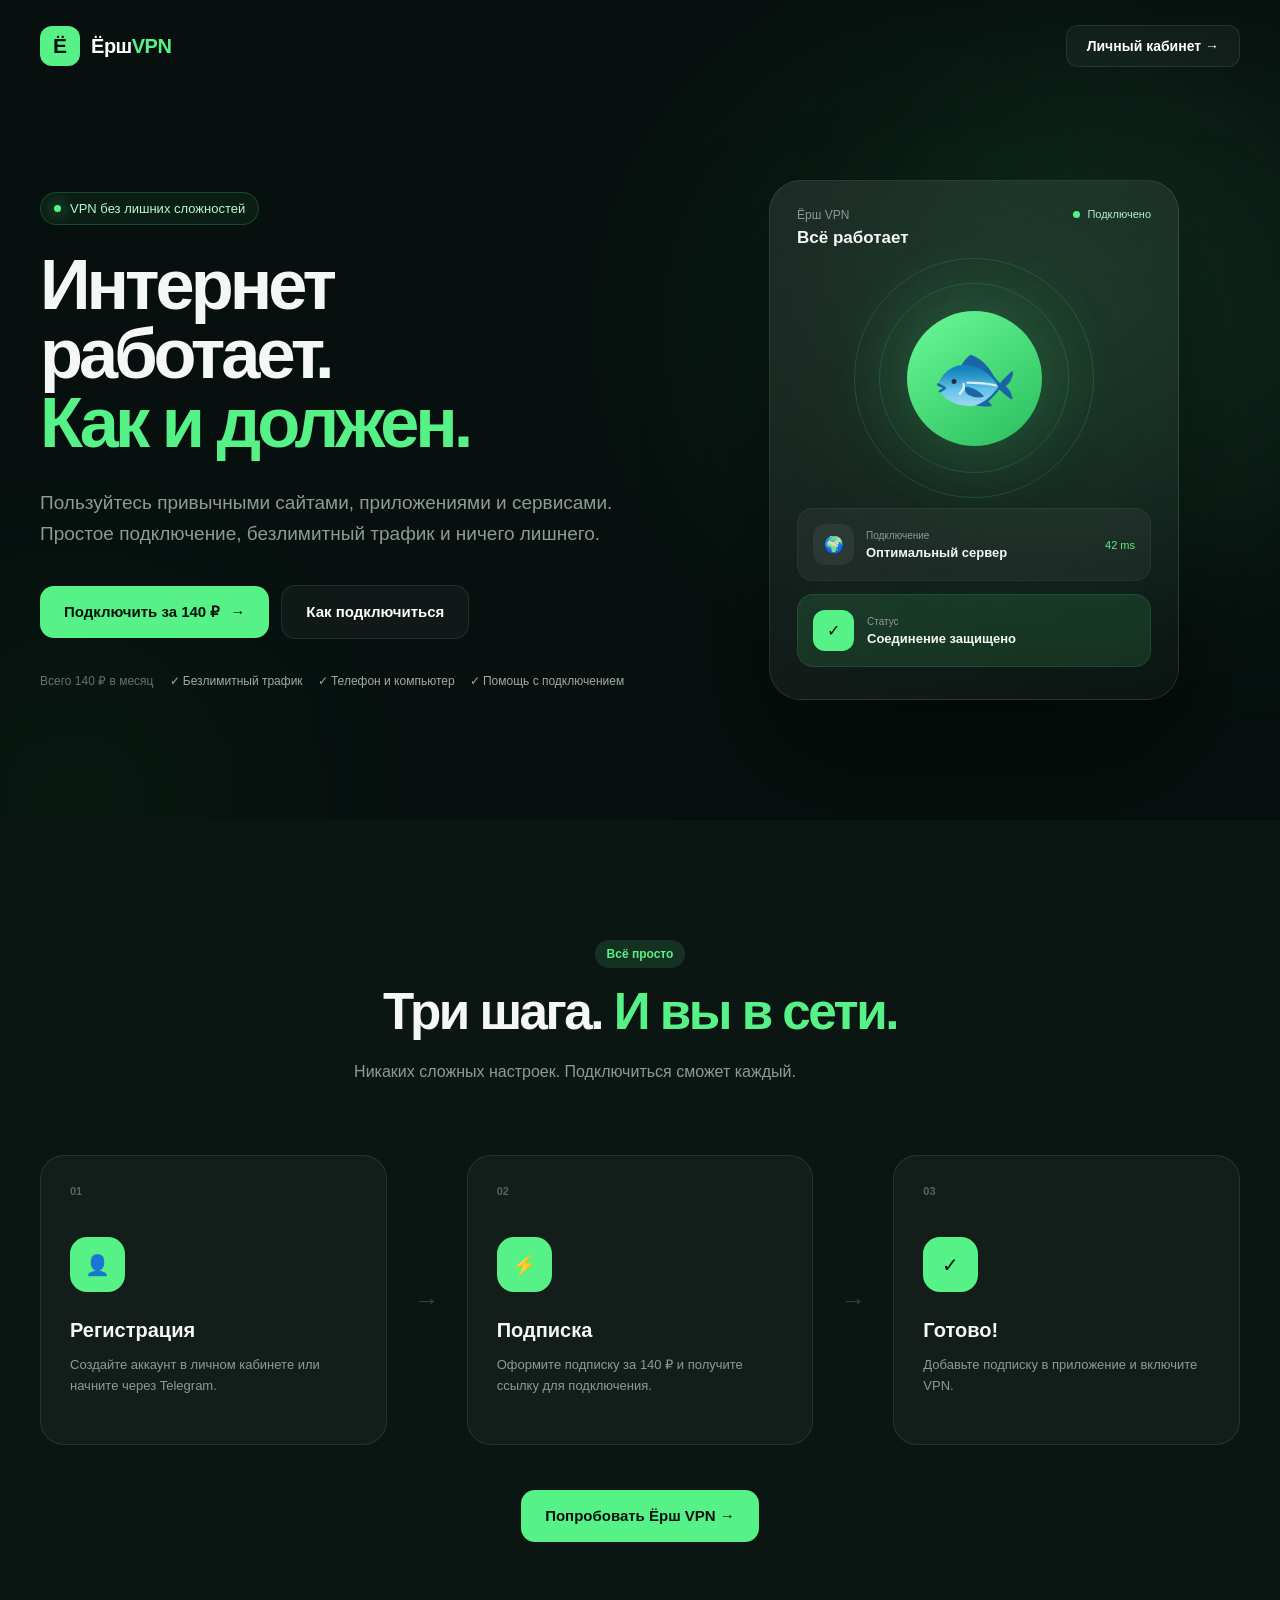
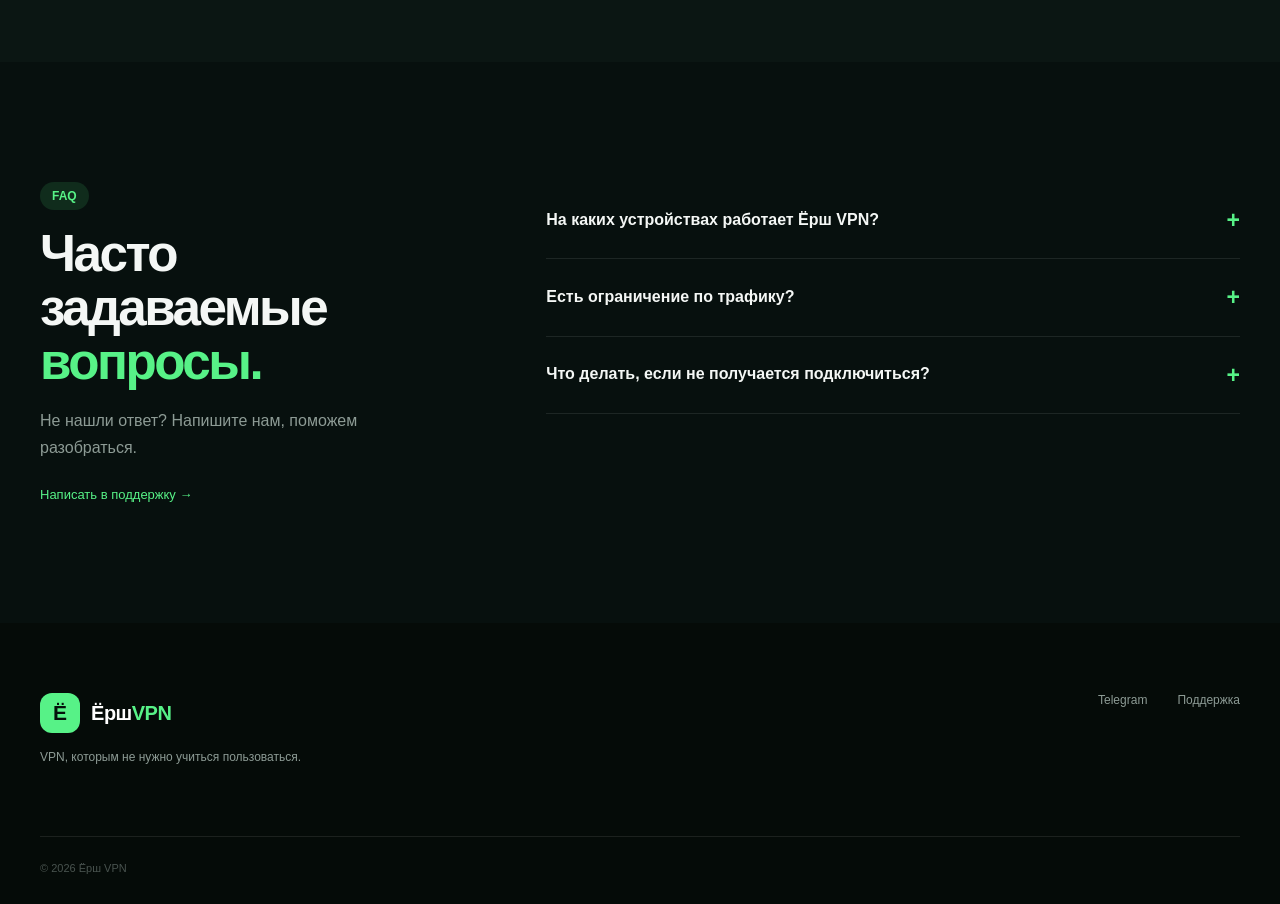
==== commit 9307f78d: "упростил лендинг только оставил важное" ====
--- a/index.html
+++ b/index.html
@@ -1,631 +1,348 @@
-﻿<!DOCTYPE html>
+﻿
+<!DOCTYPE html>
 <html lang="ru">
 <head>
     <meta charset="UTF-8">
     <meta name="viewport" content="width=device-width, initial-scale=1.0">
-    <meta name="description" content="Ёрш VPN — быстрый VPN для телефона и компьютера. Простое подключение, безлимитный трафик и подписка за 140 ₽ в месяц.">
+
+    <meta name="description" content="Ёрш VPN — простой и быстрый VPN для телефона и компьютера. Безлимитный трафик, подключение за пару минут и подписка за 140 ₽ в месяц.">
     <meta name="theme-color" content="#0b1220">
 
-    <title>Ёрш VPN — быстрый и стабильный VPN</title>
+    <title>Ёрш VPN — интернет без лишних сложностей</title>
 
     <link rel="stylesheet" href="/css/landing.css">
 </head>
 <body>
 
-    <div class="yorsh-page">
-
-        <!-- HEADER -->
-        <header class="landing-header">
-            <div class="landing-container header-inner">
-
+<div class="yorsh-page">
+
+    <!-- HEADER -->
+    <header class="landing-header">
+        <div class="landing-container header-inner">
+
+            <a href="/" class="brand">
+                <div class="brand-logo">Ё</div>
+                <div class="brand-name">Ёрш<span>VPN</span></div>
+            </a>
+
+            <div class="header-actions">
+                <a href="https://cabinet.yorshvpn.ru/"
+                   class="button button-ghost">
+                    Личный кабинет →
+                </a>
+            </div>
+
+        </div>
+    </header>
+
+    <main>
+
+        <!-- HERO -->
+        <section class="hero">
+
+            <div class="hero-glow hero-glow-one"></div>
+            <div class="hero-glow hero-glow-two"></div>
+
+            <div class="landing-container hero-grid">
+
+                <div class="hero-content">
+
+                    <div class="hero-label">
+                        <span class="hero-label-dot"></span>
+                        VPN без лишних сложностей
+                    </div>
+
+                    <h1>
+                        Интернет работает.
+                        <span>Как и должен.</span>
+                    </h1>
+
+                    <p class="hero-subtitle">
+                        Пользуйтесь привычными сайтами,
+                        приложениями и сервисами.
+
+                        Простое подключение, безлимитный
+                        трафик и ничего лишнего.
+                    </p>
+
+                    <div class="hero-buttons">
+
+                        <a href="https://cabinet.yorshvpn.ru/"
+                           class="button button-primary button-large">
+                            Подключить за 140 ₽
+                            <span>→</span>
+                        </a>
+
+                        <a href="#how"
+                           class="button button-ghost button-large">
+                            Как подключиться
+                        </a>
+
+                    </div>
+
+                    <div class="hero-platforms">
+                        <span>Всего 140 ₽ в месяц</span>
+
+                        <div class="platform-list">
+                            <span>✓ Безлимитный трафик</span>
+                            <span>✓ Телефон и компьютер</span>
+                            <span>✓ Помощь с подключением</span>
+                        </div>
+                    </div>
+
+                </div>
+
+                <!-- VISUAL -->
+                <div class="hero-visual">
+
+                    <div class="hero-card">
+
+                        <div class="hero-card-top">
+                            <div>
+                                <span class="card-label">Ёрш VPN</span>
+                                <h3>Всё работает</h3>
+                            </div>
+
+                            <div class="connection-status">
+                                <span></span>
+                                Подключено
+                            </div>
+                        </div>
+
+                        <div class="fish-wrapper">
+                            <div class="fish-circle">🐟</div>
+                            <div class="fish-wave wave-one"></div>
+                            <div class="fish-wave wave-two"></div>
+                        </div>
+
+                        <div class="server-card">
+                            <div class="server-left">
+                                <div class="flag">🌍</div>
+
+                                <div>
+                                    <small>Подключение</small>
+                                    <strong>Оптимальный сервер</strong>
+                                </div>
+                            </div>
+
+                            <div class="server-ping">42 ms</div>
+                        </div>
+
+                        <div class="connect-control">
+                            <div class="connect-icon">✓</div>
+
+                            <div>
+                                <small>Статус</small>
+                                <strong>Соединение защищено</strong>
+                            </div>
+                        </div>
+
+                    </div>
+
+                </div>
+
+            </div>
+        </section>
+
+
+        <!-- HOW IT WORKS -->
+        <section id="how" class="section section-dark">
+
+            <div class="landing-container">
+
+                <div class="section-head section-head-center">
+
+                    <div class="section-badge">Всё просто</div>
+
+                    <h2>
+                        Три шага.
+                        <span>И вы в сети.</span>
+                    </h2>
+
+                    <p>
+                        Никаких сложных настроек.
+                        Подключиться сможет каждый.
+                    </p>
+
+                </div>
+
+                <div class="steps">
+
+                    <article class="step">
+                        <div class="step-number">01</div>
+                        <div class="step-icon">👤</div>
+
+                        <h3>Регистрация</h3>
+
+                        <p>
+                            Создайте аккаунт в личном кабинете
+                            или начните через Telegram.
+                        </p>
+                    </article>
+
+                    <div class="step-arrow">→</div>
+
+                    <article class="step">
+                        <div class="step-number">02</div>
+                        <div class="step-icon">⚡</div>
+
+                        <h3>Подписка</h3>
+
+                        <p>
+                            Оформите подписку за 140 ₽
+                            и получите ссылку для подключения.
+                        </p>
+                    </article>
+
+                    <div class="step-arrow">→</div>
+
+                    <article class="step">
+                        <div class="step-number">03</div>
+                        <div class="step-icon">✓</div>
+
+                        <h3>Готово!</h3>
+
+                        <p>
+                            Добавьте подписку в приложение
+                            и включите VPN.
+                        </p>
+                    </article>
+
+                </div>
+
+                <div style="text-align: center; margin-top: 45px;">
+                    <a href="https://cabinet.yorshvpn.ru/"
+                       class="button button-primary button-large">
+                        Попробовать Ёрш VPN →
+                    </a>
+                </div>
+
+            </div>
+        </section>
+
+
+        <!-- FAQ -->
+        <section id="faq" class="section">
+
+            <div class="landing-container faq-layout">
+
+                <div class="section-head faq-title">
+
+                    <div class="section-badge">FAQ</div>
+
+                    <h2>
+                        Часто задаваемые
+                        <span>вопросы.</span>
+                    </h2>
+
+                    <p>
+                        Не нашли ответ?
+                        Напишите нам, поможем разобраться.
+                    </p>
+
+                    <a href="https://t.me/yorshvpnSupport"
+                       target="_blank"
+                       rel="noopener noreferrer"
+                       class="text-link">
+                        Написать в поддержку →
+                    </a>
+
+                </div>
+
+                <div class="faq-list">
+
+                    <details>
+                        <summary>
+                            На каких устройствах работает Ёрш VPN?
+                            <span>+</span>
+                        </summary>
+
+                        <p>
+                            На популярных мобильных и настольных
+                            операционных системах.
+                            Инструкции доступны после подключения.
+                        </p>
+                    </details>
+
+                    <details>
+                        <summary>
+                            Есть ограничение по трафику?
+                            <span>+</span>
+                        </summary>
+
+                        <p>
+                            Нет фиксированного пакета гигабайтов.
+                            Пользуйтесь VPN без ограничения
+                            по объёму трафика.
+                        </p>
+                    </details>
+
+                    <details>
+                        <summary>
+                            Что делать, если не получается подключиться?
+                            <span>+</span>
+                        </summary>
+
+                        <p>
+                            Напишите в нашу поддержку в Telegram.
+                            Поможем проверить подписку и настройки.
+                        </p>
+                    </details>
+
+                </div>
+
+            </div>
+        </section>
+
+    </main>
+
+
+    <!-- FOOTER -->
+    <footer class="landing-footer">
+
+        <div class="landing-container footer-content">
+
+            <div>
                 <a href="/" class="brand">
                     <div class="brand-logo">Ё</div>
                     <div class="brand-name">Ёрш<span>VPN</span></div>
                 </a>
 
-                <nav class="landing-nav">
-                    <a href="/#advantages">Преимущества</a>
-                    <a href="/#how">Как подключиться</a>
-                    <a href="/#pricing">Тариф</a>
-                    <a href="/guides">Полезное</a>
-                    <a href="/#faq">FAQ</a>
-                </nav>
-
-                <div class="header-actions">
-                    <a href="https://cabinet.yorshvpn.ru/"
-                       class="button button-ghost">
-                        Личный кабинет
-                    </a>
-                </div>
-
-                <button type="button"
-                        class="landing-mobile-menu-button"
-                        id="landingMobileMenuButton"
-                        aria-label="Открыть меню"
-                        aria-controls="landingMobileMenu"
-                        aria-expanded="false"
-                        onclick="toggleLandingMenu()">
-                    <span></span>
-                    <span></span>
-                    <span></span>
-                </button>
-
-            </div>
-
-            <!-- MOBILE MENU -->
-            <div class="landing-mobile-menu" id="landingMobileMenu">
-                <div class="landing-container landing-mobile-menu-inner">
-
-                    <nav class="landing-mobile-nav">
-                        <a href="/#advantages" onclick="closeLandingMenu()">
-                            <span>Преимущества</span><span>→</span>
-                        </a>
-
-                        <a href="/#how" onclick="closeLandingMenu()">
-                            <span>Как подключиться</span><span>→</span>
-                        </a>
-
-                        <a href="/#pricing" onclick="closeLandingMenu()">
-                            <span>Тариф</span><span>→</span>
-                        </a>
-
-                        <a href="/guides" onclick="closeLandingMenu()">
-                            <span>Полезное</span><span>→</span>
-                        </a>
-
-                        <a href="/#faq" onclick="closeLandingMenu()">
-                            <span>FAQ</span><span>→</span>
-                        </a>
-                    </nav>
-
-                    <div class="landing-mobile-account">
-                        <a href="https://cabinet.yorshvpn.ru/"
-                           class="landing-mobile-account-button">
-                            <span>Личный кабинет</span>
-                            <span>→</span>
-                        </a>
-                    </div>
-
-                </div>
-            </div>
-        </header>
-
-        <main>
-
-            <!-- HERO -->
-            <section class="hero">
-
-                <div class="hero-glow hero-glow-one"></div>
-                <div class="hero-glow hero-glow-two"></div>
-
-                <div class="landing-container hero-grid">
-
-                    <div class="hero-content">
-
-                        <div class="hero-label">
-                            <span class="hero-label-dot"></span>
-                            Быстрый VPN без сложных настроек
-                        </div>
-
-                        <h1>
-                            Интернет работает.
-                            <span>Как и должен.</span>
-                        </h1>
-
-                        <p class="hero-subtitle">
-                            Ёрш VPN помогает пользоваться привычными
-                            сайтами, приложениями и сервисами без лишней
-                            возни с настройками.
-
-                            Подключение занимает несколько минут.
-                        </p>
-
-                        <div class="hero-buttons">
-                            <a href="https://cabinet.yorshvpn.ru/"
-                               class="button button-primary button-large">
-                                Подключить Ёрш VPN
-                                <span>→</span>
-                            </a>
-
-                            <a href="#how"
-                               class="button button-ghost button-large">
-                                Как это работает
-                            </a>
-                        </div>
-
-                        <div class="hero-platforms">
-                            <span>Всё просто</span>
-
-                            <div class="platform-list">
-                                <span>✓ 140 ₽ / месяц</span>
-                                <span>✓ Безлимитный трафик</span>
-                                <span>✓ Телефон и компьютер</span>
-                            </div>
-                        </div>
-
-                    </div>
-
-                    <!-- HERO VISUAL -->
-                    <div class="hero-visual">
-
-                        <div class="hero-card">
-
-                            <div class="hero-card-top">
-                                <div>
-                                    <span class="card-label">Ёрш VPN</span>
-                                    <h3>Всё работает</h3>
-                                </div>
-
-                                <div class="connection-status">
-                                    <span></span>
-                                    Подключено
-                                </div>
-                            </div>
-
-                            <div class="fish-wrapper">
-                                <div class="fish-circle">🐟</div>
-                                <div class="fish-wave wave-one"></div>
-                                <div class="fish-wave wave-two"></div>
-                            </div>
-
-                            <div class="server-card">
-                                <div class="server-left">
-                                    <div class="flag">🌍</div>
-                                    <div>
-                                        <small>Подключение</small>
-                                        <strong>Оптимальный сервер</strong>
-                                    </div>
-                                </div>
-
-                                <div class="server-ping">42 ms</div>
-                            </div>
-
-                            <div class="connect-control">
-                                <div class="connect-icon">✓</div>
-                                <div>
-                                    <small>Статус</small>
-                                    <strong>Ёрш защищает соединение</strong>
-                                </div>
-                            </div>
-
-                        </div>
-
-                        <div class="floating-card floating-speed">
-                            <span>⚡</span>
-                            <div>
-                                <strong>Высокая скорость</strong>
-                                <small>для привычных сервисов</small>
-                            </div>
-                        </div>
-
-                        <div class="floating-card floating-price">
-                            <strong>140 ₽</strong>
-                            <span>/ месяц</span>
-                        </div>
-
-                    </div>
-
-                </div>
-            </section>
-
-            <!-- SERVICES -->
-            <section class="trust-strip">
-                <div class="landing-container trust-content">
-
-                    <span>Пользуйтесь привычными сервисами</span>
-
-                    <div class="services">
-                        <span>YouTube</span>
-                        <span>ChatGPT</span>
-                        <span>Instagram</span>
-                        <span>Spotify</span>
-                        <span>Discord</span>
-                        <span>и другими</span>
-                    </div>
-
-                </div>
-            </section>
-
-            <!-- ADVANTAGES -->
-            <section id="advantages" class="section">
-
-                <div class="landing-container">
-
-                    <div class="section-head">
-
-                        <div class="section-badge">Почему Ёрш</div>
-
-                        <h2>
-                            Всё необходимое.
-                            <span>Ничего лишнего.</span>
-                        </h2>
-
-                        <p>
-                            Мы сделали VPN, которым не нужно учиться
-                            пользоваться.
-
-                            Подключились — и занимаетесь своими делами.
-                        </p>
-
-                    </div>
-
-                    <div class="advantages-grid">
-
-                        <article class="advantage-card advantage-large">
-                            <div class="advantage-icon">⚡</div>
-
-                            <div>
-                                <h3>Быстро там, где это важно</h3>
-                                <p>
-                                    Видео, сайты, мессенджеры и рабочие
-                                    сервисы — без ощущения, что весь интернет
-                                    внезапно стал медленнее.
-                                </p>
-                            </div>
-
-                            <div class="speed-decoration">
-                                <span></span><span></span><span></span>
-                                <span></span><span></span>
-                            </div>
-                        </article>
-
-                        <article class="advantage-card">
-                            <div class="advantage-icon">∞</div>
-
-                            <h3>Без подсчёта гигабайтов</h3>
-
-                            <p>
-                                Не нужно постоянно проверять остаток
-                                трафика.
-
-                                Пользуйтесь VPN столько, сколько нужно.
-                            </p>
-                        </article>
-
-                        <article class="advantage-card">
-                            <div class="advantage-icon">◉</div>
-
-                            <h3>Подключается за пару минут</h3>
-
-                            <p>
-                                Получаете подписку, добавляете её
-                                в приложение и нажимаете одну кнопку.
-                            </p>
-                        </article>
-
-                        <article class="advantage-card">
-                            <div class="advantage-icon">▣</div>
-
-                            <h3>Один VPN для ваших устройств</h3>
-
-                            <p>
-                                Используйте Ёрш на компьютере,
-                                телефоне и других поддерживаемых
-                                устройствах.
-                            </p>
-                        </article>
-
-                        <article class="advantage-card advantage-large">
-                            <div class="advantage-icon">♡</div>
-
-                            <h3>Если что — мы рядом</h3>
-
-                            <p>
-                                Не получилось подключиться или что-то
-                                работает не так?
-
-                                Напишите нам. Поможем разобраться без
-                                шаблонных ответов.
-                            </p>
-
-                            <a href="https://t.me/yorshvpnSupport"
-                               target="_blank"
-                               rel="noopener noreferrer"
-                               class="text-link">
-                                Написать в поддержку →
-                            </a>
-                        </article>
-
-                    </div>
-                </div>
-            </section>
-
-            <!-- HOW IT WORKS -->
-            <section id="how" class="section section-dark">
-
-                <div class="landing-container">
-
-                    <div class="section-head section-head-center">
-
-                        <div class="section-badge">Проще некуда</div>
-
-                        <h2>
-                            От регистрации до VPN —
-                            <span>три шага.</span>
-                        </h2>
-
-                        <p>
-                            Никаких ручных конфигов и десяти страниц
-                            инструкций.
-                        </p>
-
-                    </div>
-
-                    <div class="steps">
-
-                        <article class="step">
-                            <div class="step-number">01</div>
-                            <div class="step-icon">👤</div>
-
-                            <h3>Создайте аккаунт</h3>
-
-                            <p>
-                                Войдите на сайте или начните пользоваться
-                                Ёрш VPN через Telegram.
-                            </p>
-                        </article>
-
-                        <div class="step-arrow">→</div>
-
-                        <article class="step">
-                            <div class="step-number">02</div>
-                            <div class="step-icon">⚡</div>
-
-                            <h3>Оформите подписку</h3>
-
-                            <p>
-                                После оплаты вы сразу получите
-                                персональную ссылку для подключения.
-                            </p>
-                        </article>
-
-                        <div class="step-arrow">→</div>
-
-                        <article class="step">
-                            <div class="step-number">03</div>
-                            <div class="step-icon">✓</div>
-
-                            <h3>Включите VPN</h3>
-
-                            <p>
-                                Добавьте подписку в приложение.
-
-                                Нажмите «Подключить».
-
-                                Готово.
-                            </p>
-                        </article>
-
-                    </div>
-                </div>
-            </section>
-
-            <!-- PRICING -->
-            <section id="pricing" class="section">
-
-                <div class="landing-container">
-
-                    <div class="section-head section-head-center">
-
-                        <div class="section-badge">Один тариф</div>
-
-                        <h2>
-                            Всё включено.
-                            <span>140 ₽ в месяц.</span>
-                        </h2>
-
-                        <p>
-                            Без Premium, Ultra, Pro Max и других способов
-                            заставить вас выбирать то, что вам не нужно.
-                        </p>
-
-                    </div>
-
-                    <div class="pricing-wrapper">
-
-                        <div class="pricing-card">
-
-                            <div class="pricing-top">
-                                <div>
-                                    <span class="pricing-name">Ёрш VPN</span>
-                                    <p>
-                                        Полный доступ без ограничений по трафику
-                                    </p>
-                                </div>
-
-                                <div class="popular-label">
-                                    Всё включено
-                                </div>
-                            </div>
-
-                            <div class="price">
-                                <strong>140</strong>
-
-                                <div>
-                                    <span>₽</span>
-                                    <small>/ месяц</small>
-                                </div>
-                            </div>
-
-                            <div class="pricing-features">
-                                <div><span>✓</span> Безлимитный трафик</div>
-                                <div><span>✓</span> Быстрые серверы</div>
-                                <div><span>✓</span> Телефон и компьютер</div>
-                                <div><span>✓</span> Личный кабинет</div>
-                                <div><span>✓</span> Помощь с подключением</div>
-                            </div>
-
-                            <a href="https://cabinet.yorshvpn.ru/"
-                               class="button button-primary button-large pricing-button">
-                                Подключить за 140 ₽
-                                <span>→</span>
-                            </a>
-
-                        </div>
-                    </div>
-                </div>
-            </section>
-
-            <!-- FAQ -->
-            <section id="faq" class="section section-dark">
-
-                <div class="landing-container faq-layout">
-
-                    <div class="section-head faq-title">
-
-                        <div class="section-badge">Без мелкого шрифта</div>
-
-                        <h2>
-                            Остались
-                            <span>вопросы?</span>
-                        </h2>
-
-                        <p>
-                            Собрали ответы на то, что обычно спрашивают
-                            перед подключением.
-                        </p>
-
-                    </div>
-
-                    <div class="faq-list">
-
-                        <details open>
-                            <summary>
-                                Я никогда не пользовался VPN. Я разберусь?
-                                <span>+</span>
-                            </summary>
-
-                            <p>
-                                Да. После оформления подписки вы получите
-                                ссылку и инструкцию по подключению.
-
-                                Обычно весь процесс занимает несколько минут.
-                            </p>
-                        </details>
-
-                        <details>
-                            <summary>
-                                Где можно использовать Ёрш VPN?
-                                <span>+</span>
-                            </summary>
-
-                            <p>
-                                На популярных мобильных и настольных
-                                операционных системах.
-
-                                Инструкции доступны после подключения.
-                            </p>
-                        </details>
-
-                        <details>
-                            <summary>
-                                Есть ограничение по трафику?
-                                <span>+</span>
-                            </summary>
-
-                            <p>
-                                Нет фиксированного пакета гигабайтов.
-
-                                Пользуйтесь интернетом в обычном режиме.
-                            </p>
-                        </details>
-
-                        <details>
-                            <summary>
-                                А если у меня что-то не заработает?
-                                <span>+</span>
-                            </summary>
-
-                            <p>
-                                Напишите в поддержку.
-
-                                Поможем проверить приложение,
-                                подписку и настройки подключения.
-                            </p>
-                        </details>
-
-                    </div>
-                </div>
-            </section>
-
-            <!-- FINAL CTA -->
-            <section class="final-cta">
-
-                <div class="cta-glow"></div>
-
-                <div class="landing-container final-cta-content">
-
-                    <div class="final-fish">🐟</div>
-
-                    <h2>
-                        Хватит разбираться с VPN.
-                        <span>
-                            Просто пользуйтесь интернетом.
-                        </span>
-                    </h2>
-
-                    <p>
-                        Ёрш берёт техническую часть на себя.
-
-                        Вам остаётся нажать «Подключить».
-                    </p>
-
-                    <a href="https://cabinet.yorshvpn.ru/"
-                       class="button button-light button-large">
-                        Подключить Ёрш за 140 ₽
-                        <span>→</span>
-                    </a>
-
-                </div>
-            </section>
-
-        </main>
-
-        <!-- FOOTER -->
-        <footer class="landing-footer">
-
-            <div class="landing-container footer-content">
-
-                <div>
-                    <a href="/" class="brand">
-                        <div class="brand-logo">Ё</div>
-                        <div class="brand-name">Ёрш<span>VPN</span></div>
-                    </a>
-
-                    <p>
-                        VPN, которым не нужно учиться пользоваться.
-                    </p>
-                </div>
-
-                <div class="footer-links">
-
-                    <a href="https://t.me/yorshvpn_bot"
-                       target="_blank"
-                       rel="noopener noreferrer">
-                        Telegram
-                    </a>
-
-                    <a href="https://t.me/yorshvpnSupport"
-                       target="_blank"
-                       rel="noopener noreferrer">
-                        Поддержка
-                    </a>
-
-                </div>
-            </div>
-
-            <div class="landing-container copyright">
-                © <span id="currentYear"></span> Ёрш VPN
-            </div>
-
-        </footer>
-
-    </div>
-
-    <script>document.getElementById("currentYear").textContent =
-        new Date().getFullYear();</script>
-
-    <script src="/js/landing.js"></script>
+                <p>
+                    VPN, которым не нужно учиться пользоваться.
+                </p>
+            </div>
+
+            <div class="footer-links">
+
+                <a href="https://t.me/yorshvpn_bot"
+                   target="_blank"
+                   rel="noopener noreferrer">
+                    Telegram
+                </a>
+
+                <a href="https://t.me/yorshvpnSupport"
+                   target="_blank"
+                   rel="noopener noreferrer">
+                    Поддержка
+                </a>
+
+            </div>
+
+        </div>
+
+        <div class="landing-container copyright">
+            © <span id="currentYear"></span> Ёрш VPN
+        </div>
+
+    </footer>
+
+</div>
+
+<script>
+    document.getElementById("currentYear").textContent =
+        new Date().getFullYear();
+</script>
 
 </body>
-</html>+</html>
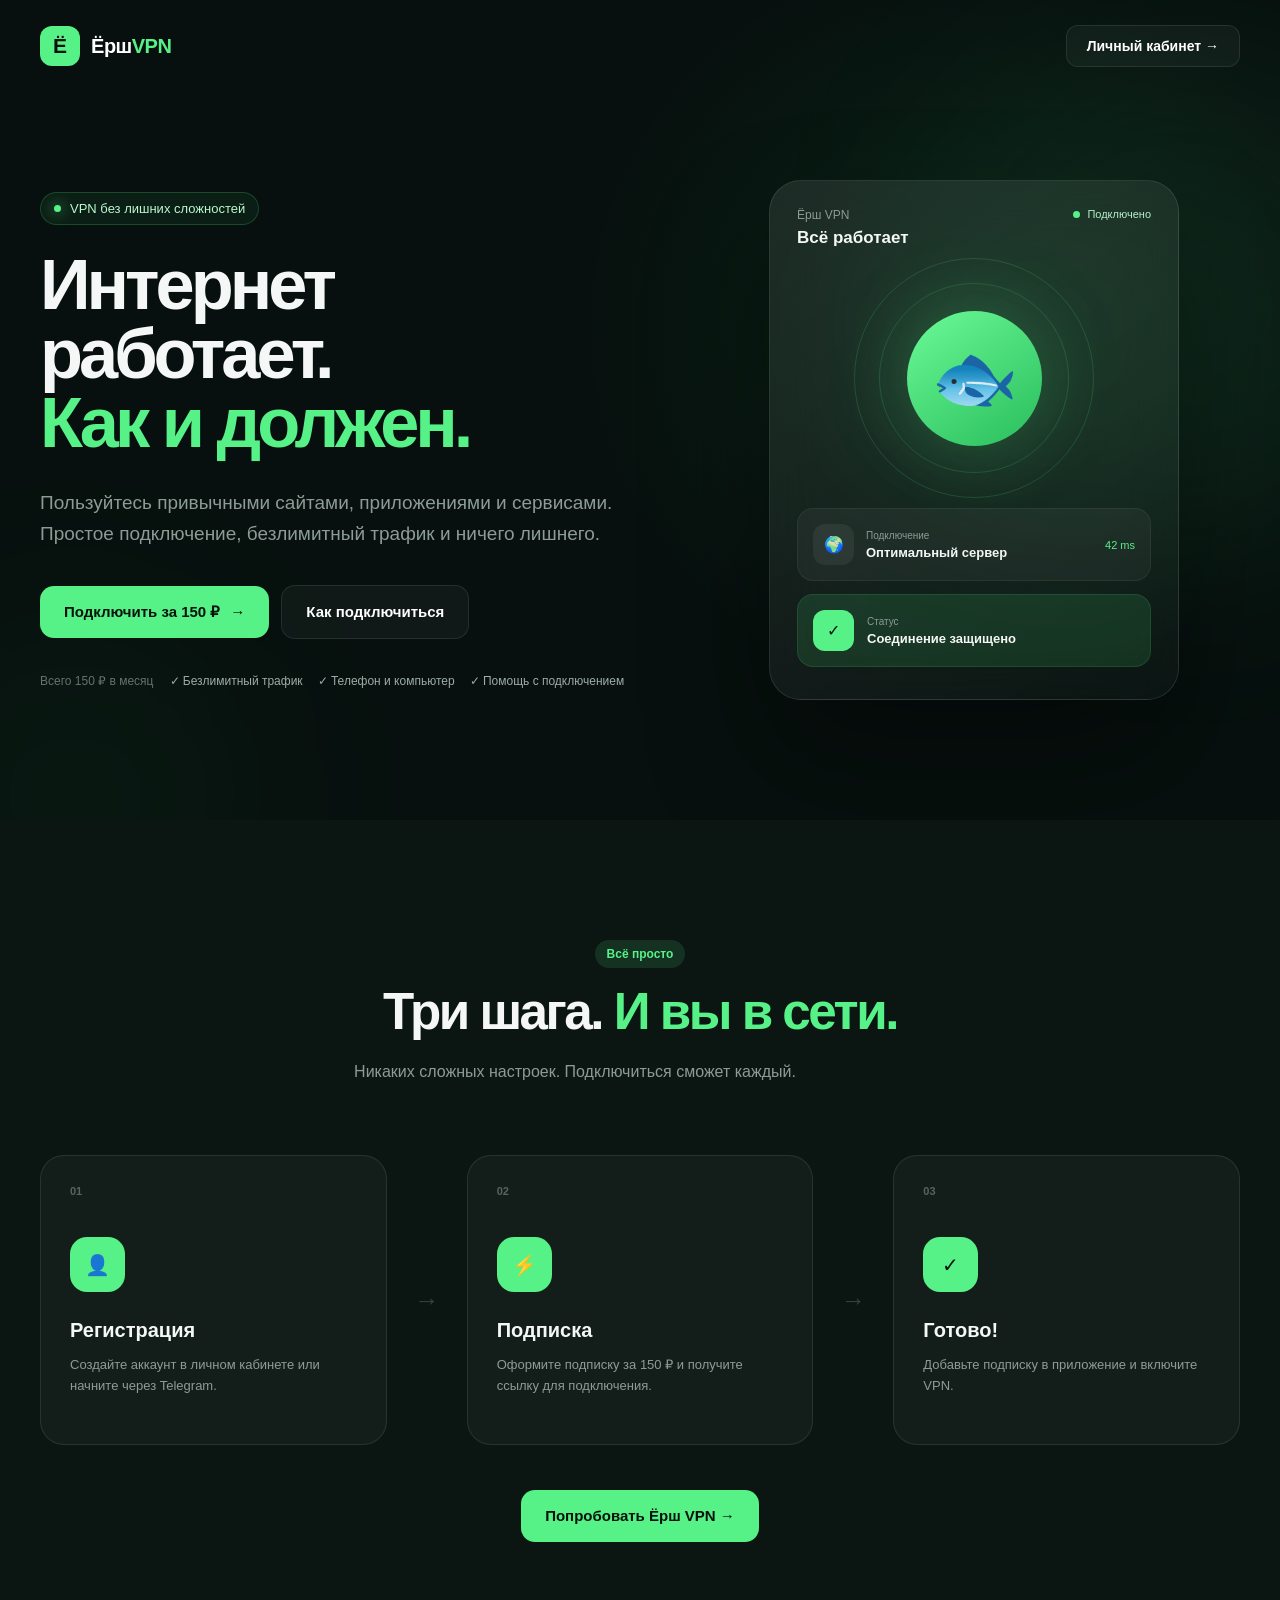
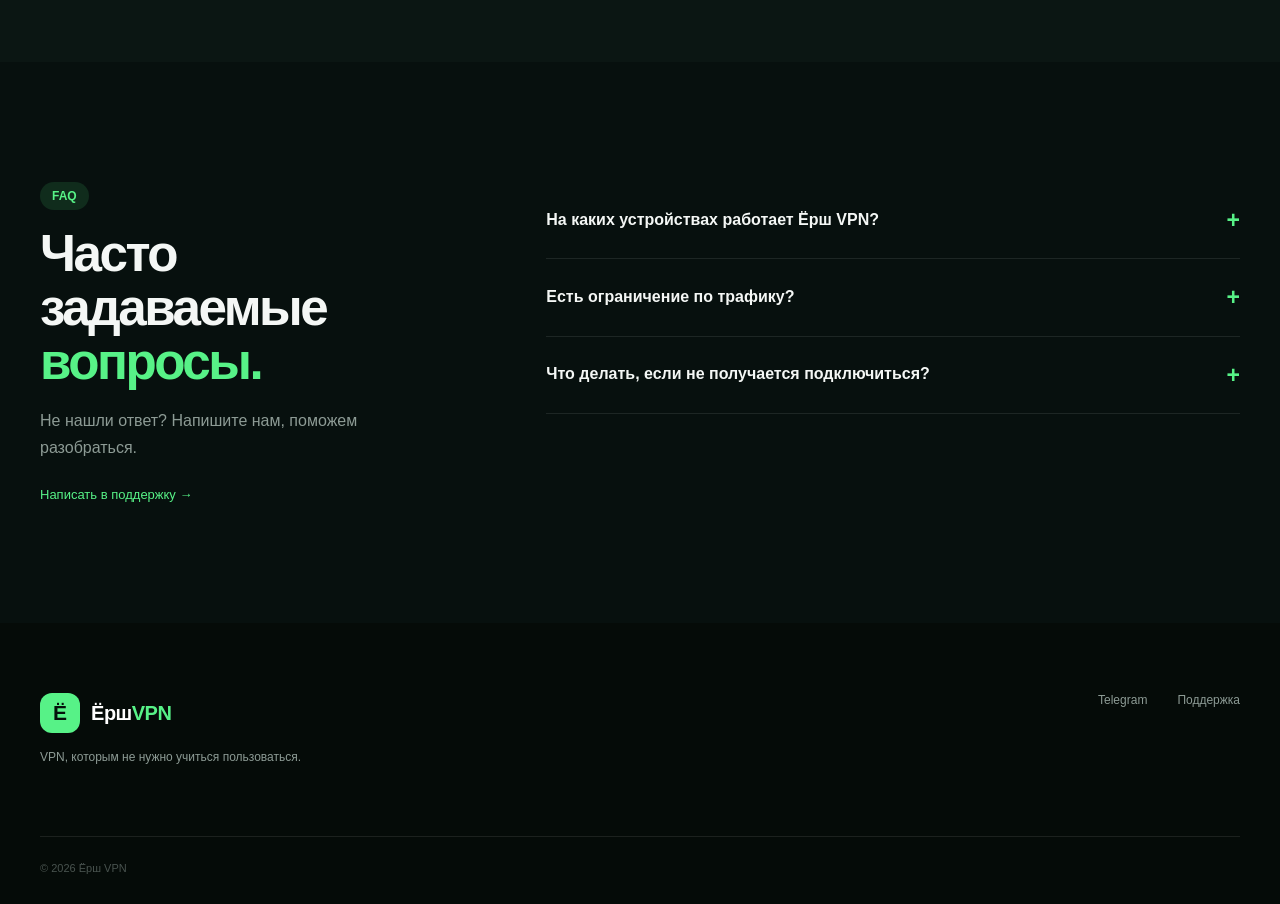
==== commit 2e6c826b: "новая цена 150 руб" ====
--- a/index.html
+++ b/index.html
@@ -5,7 +5,7 @@
     <meta charset="UTF-8">
     <meta name="viewport" content="width=device-width, initial-scale=1.0">
 
-    <meta name="description" content="Ёрш VPN — простой и быстрый VPN для телефона и компьютера. Безлимитный трафик, подключение за пару минут и подписка за 140 ₽ в месяц.">
+    <meta name="description" content="Ёрш VPN — простой и быстрый VPN для телефона и компьютера. Безлимитный трафик, подключение за пару минут и подписка за 150 ₽ в месяц.">
     <meta name="theme-color" content="#0b1220">
 
     <title>Ёрш VPN — интернет без лишних сложностей</title>
@@ -69,7 +69,7 @@
 
                         <a href="https://cabinet.yorshvpn.ru/"
                            class="button button-primary button-large">
-                            Подключить за 140 ₽
+                            Подключить за 150 ₽
                             <span>→</span>
                         </a>
 
@@ -81,7 +81,7 @@
                     </div>
 
                     <div class="hero-platforms">
-                        <span>Всего 140 ₽ в месяц</span>
+                        <span>Всего 150 ₽ в месяц</span>
 
                         <div class="platform-list">
                             <span>✓ Безлимитный трафик</span>
@@ -92,7 +92,7 @@
 
                 </div>
 
-                <!-- VISUAL -->
+                <!-- HERO VISUAL -->
                 <div class="hero-visual">
 
                     <div class="hero-card">
@@ -189,7 +189,7 @@
                         <h3>Подписка</h3>
 
                         <p>
-                            Оформите подписку за 140 ₽
+                            Оформите подписку за 150 ₽
                             и получите ссылку для подключения.
                         </p>
                     </article>
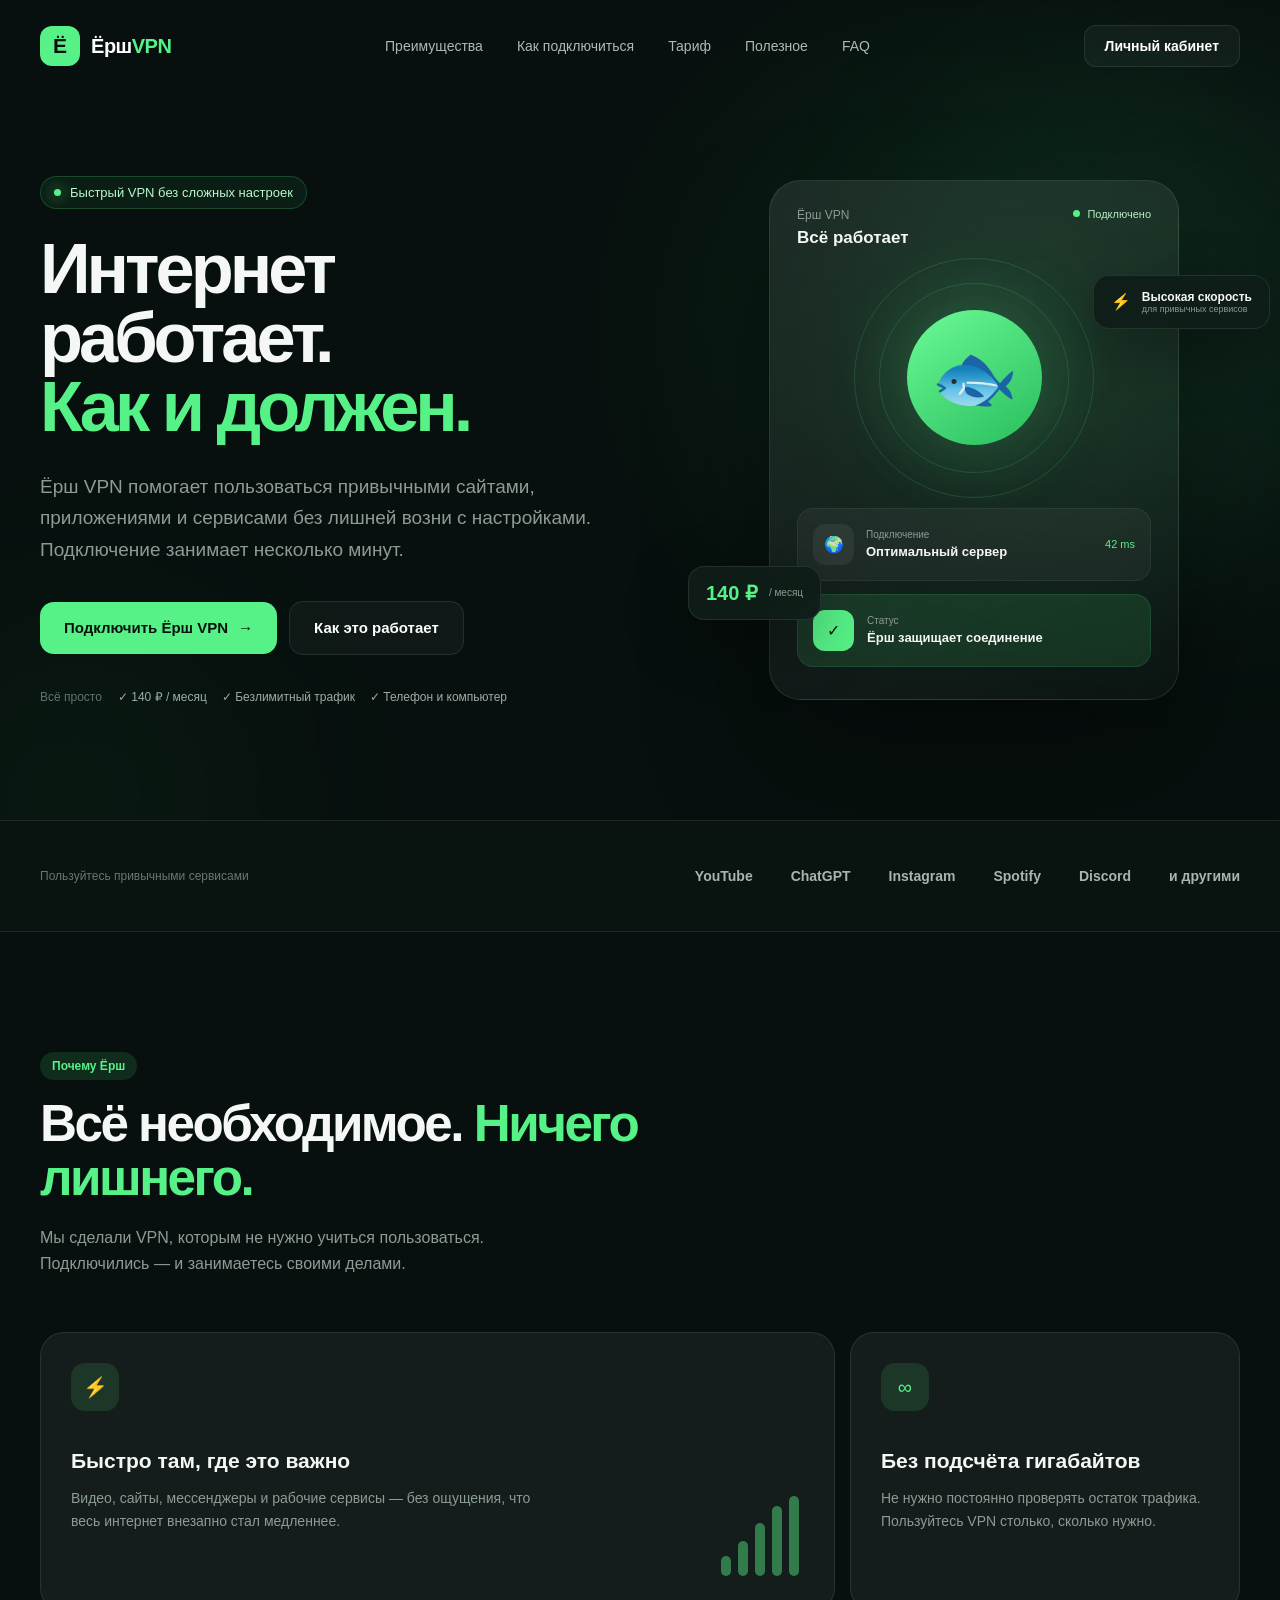
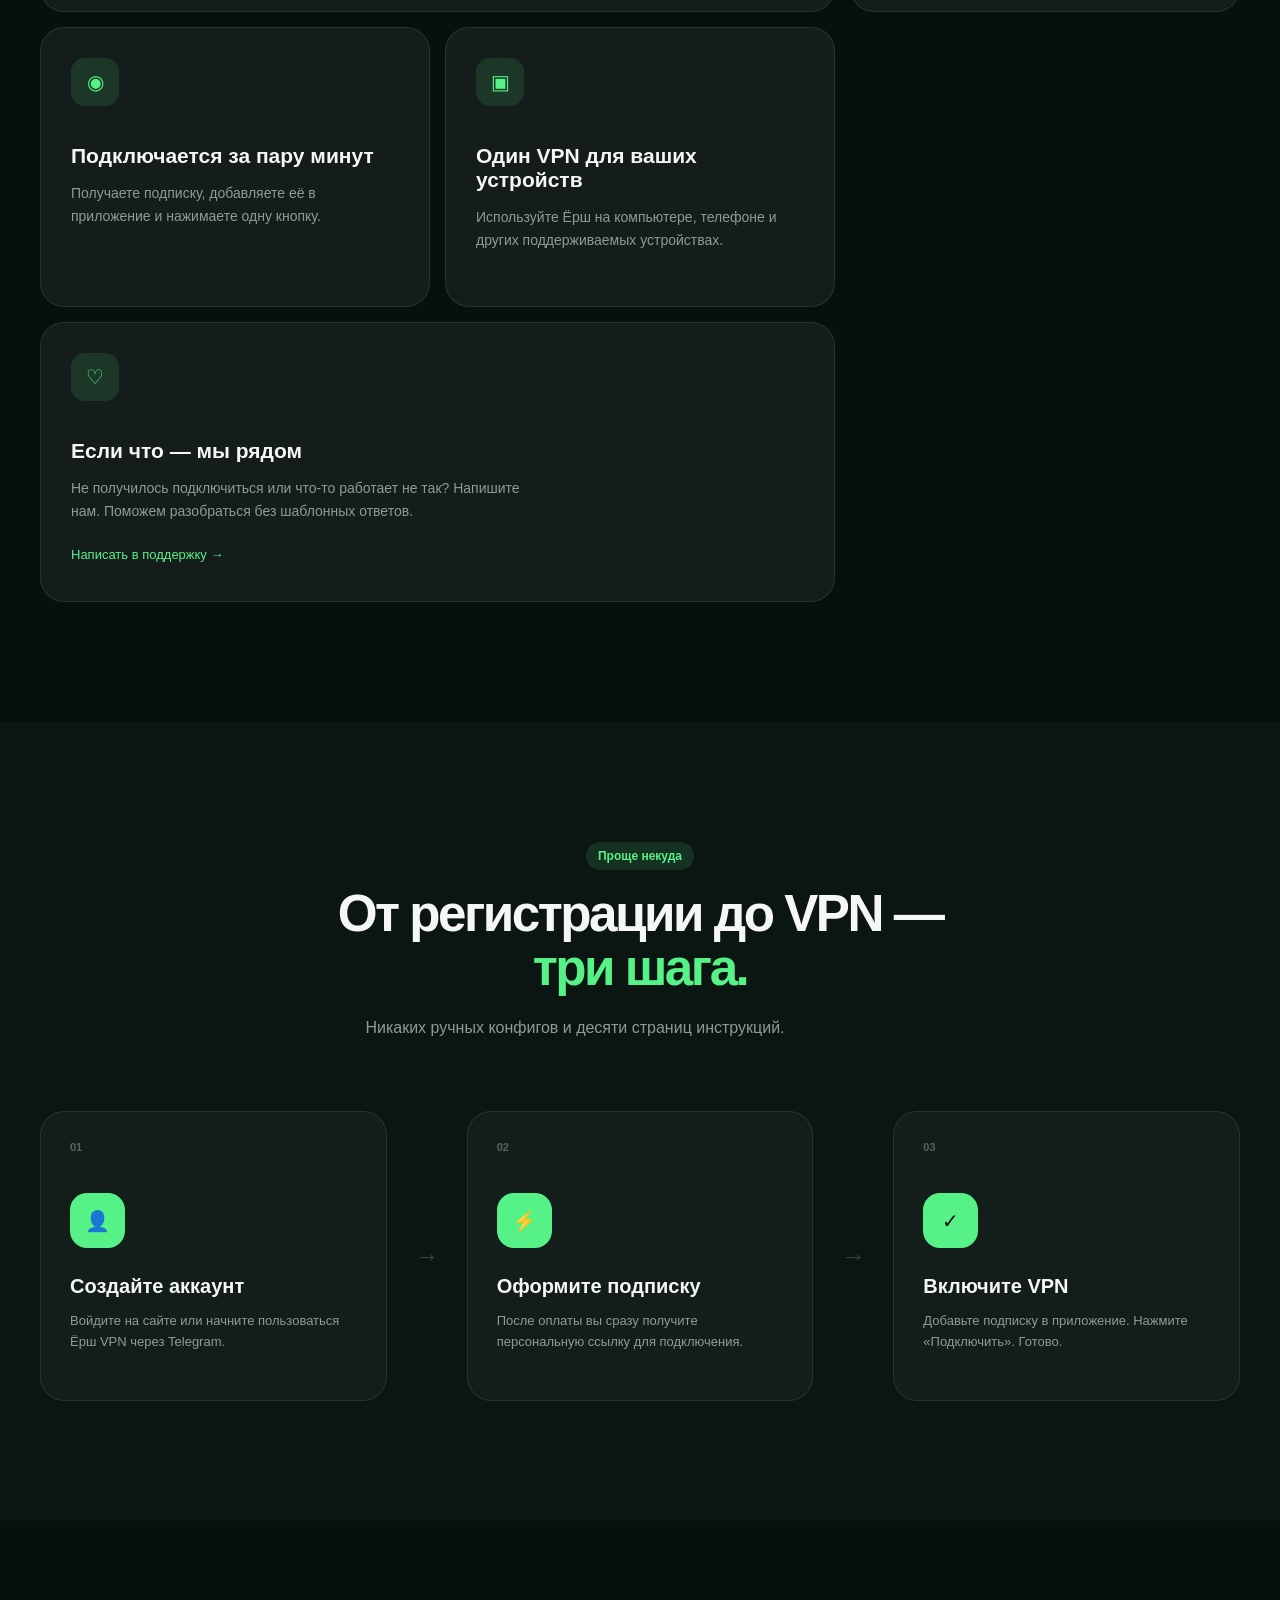
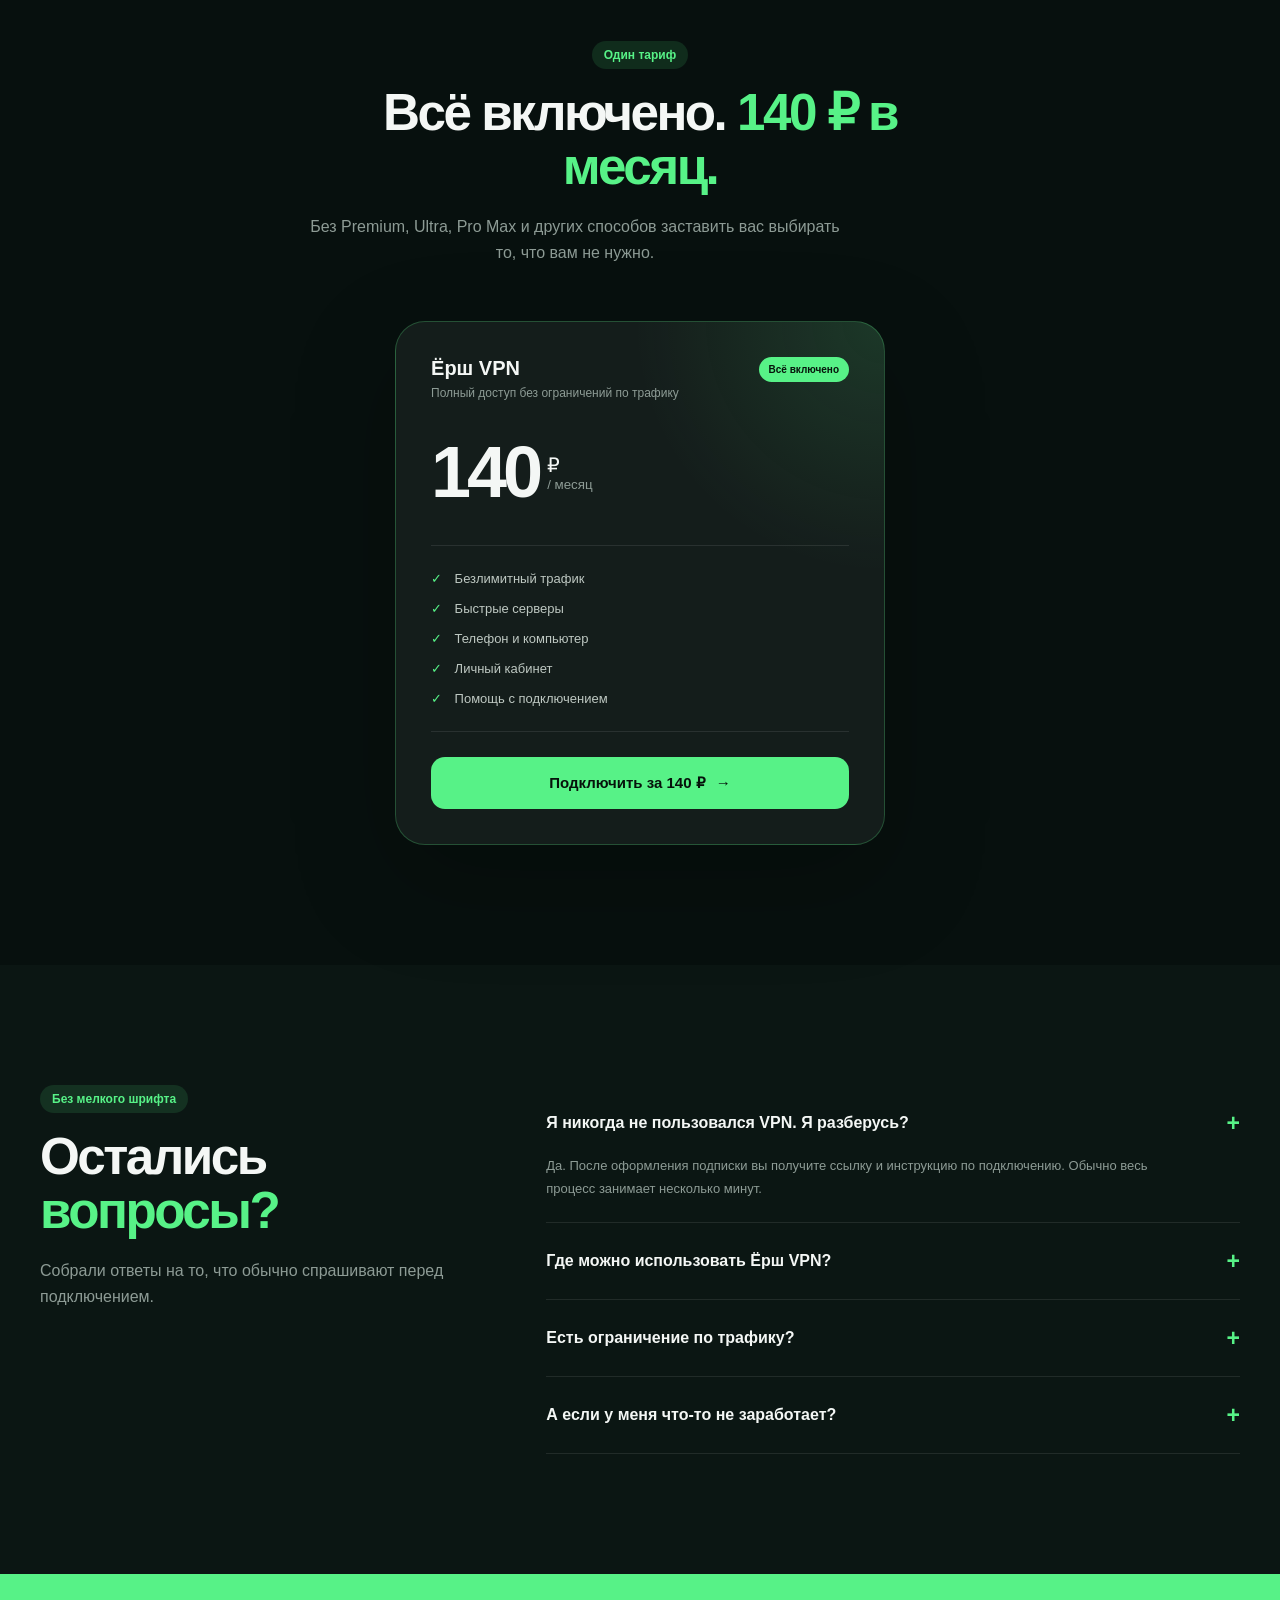
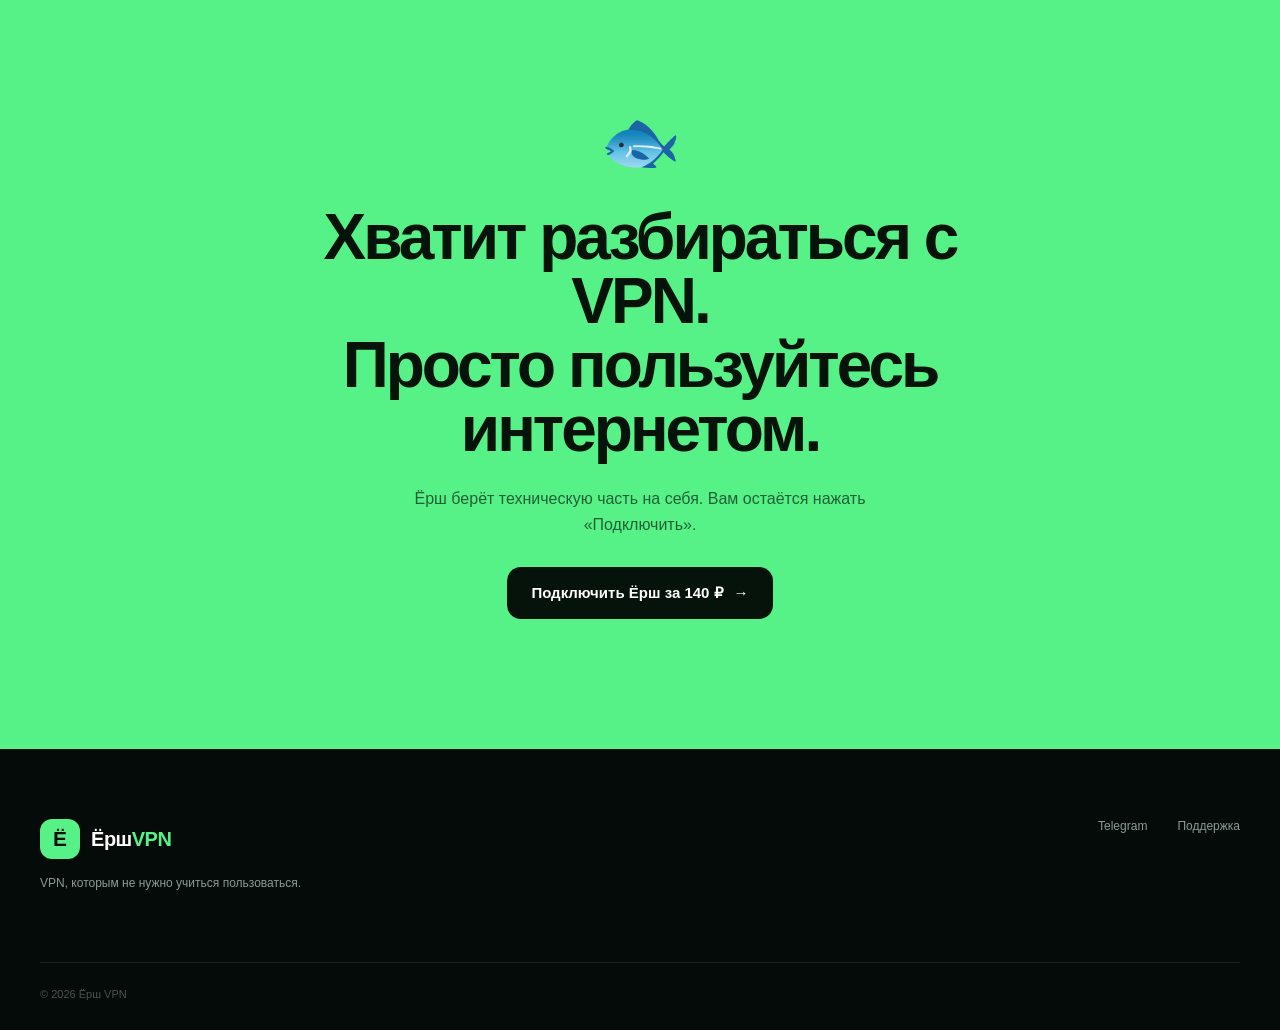
==== commit c786e58e: "ref" ====
--- a/index.html
+++ b/index.html
@@ -1,348 +1,1175 @@
-﻿
-<!DOCTYPE html>
+﻿<!DOCTYPE html>
 <html lang="ru">
 <head>
     <meta charset="UTF-8">
     <meta name="viewport" content="width=device-width, initial-scale=1.0">
-
-    <meta name="description" content="Ёрш VPN — простой и быстрый VPN для телефона и компьютера. Безлимитный трафик, подключение за пару минут и подписка за 150 ₽ в месяц.">
+    <meta name="description" content="Ёрш VPN — быстрый VPN для телефона и компьютера. Простое подключение, безлимитный трафик и подписка за 140 ₽ в месяц.">
     <meta name="theme-color" content="#0b1220">
-
-    <title>Ёрш VPN — интернет без лишних сложностей</title>
-
+    <title>Ёрш VPN — быстрый и стабильный VPN</title>
     <link rel="stylesheet" href="/css/landing.css">
 </head>
 <body>
-
 <div class="yorsh-page">
 
-    <!-- HEADER -->
+    <!-- =========================================================
+         HEADER
+         ========================================================= -->
+
     <header class="landing-header">
+
         <div class="landing-container header-inner">
 
+            <!-- BRAND -->
+
             <a href="/" class="brand">
-                <div class="brand-logo">Ё</div>
-                <div class="brand-name">Ёрш<span>VPN</span></div>
+
+                <div class="brand-logo">
+                    Ё
+                </div>
+
+                <div class="brand-name">
+                    Ёрш<span>VPN</span>
+                </div>
+
             </a>
 
+
+            <!-- DESKTOP NAV -->
+
+            <nav class="landing-nav">
+
+                <a href="/#advantages">
+                    Преимущества
+                </a>
+
+                <a href="/#how">
+                    Как подключиться
+                </a>
+
+                <a href="/#pricing">
+                    Тариф
+                </a>
+
+                <a href="/guides">
+                    Полезное
+                </a>
+
+                <a href="/#faq">
+                    FAQ
+                </a>
+
+            </nav>
+
+
+            <!-- DESKTOP ACTION -->
+
             <div class="header-actions">
+
                 <a href="https://cabinet.yorshvpn.ru/"
-                   class="button button-ghost">
-                    Личный кабинет →
-                </a>
+                       class="button button-ghost">
+                        Личный кабинет
+                    </a>
+
             </div>
 
+
+            <!-- MOBILE BUTTON -->
+
+            <button type="button"
+                    class="landing-mobile-menu-button"
+                    id="landingMobileMenuButton"
+                    aria-label="Открыть меню"
+                    aria-controls="landingMobileMenu"
+                    aria-expanded="false"
+                    onclick="toggleLandingMenu()">
+
+                <span></span>
+                <span></span>
+                <span></span>
+
+            </button>
+
         </div>
+
+
+        <!-- =====================================================
+             MOBILE MENU
+             ===================================================== -->
+
+        <div class="landing-mobile-menu"
+             id="landingMobileMenu">
+
+            <div class="landing-container landing-mobile-menu-inner">
+
+                <nav class="landing-mobile-nav">
+
+                    <a href="/#advantages"
+                       onclick="closeLandingMenu()">
+
+                        <span>
+                            Преимущества
+                        </span>
+
+                        <span>→</span>
+
+                    </a>
+
+
+                    <a href="/#how"
+                       onclick="closeLandingMenu()">
+
+                        <span>
+                            Как подключиться
+                        </span>
+
+                        <span>→</span>
+
+                    </a>
+
+
+                    <a href="/#pricing"
+                       onclick="closeLandingMenu()">
+
+                        <span>
+                            Тариф
+                        </span>
+
+                        <span>→</span>
+
+                    </a>
+
+
+                    <a href="/guides"
+                       onclick="closeLandingMenu()">
+
+                        <span>
+                            Полезное
+                        </span>
+
+                        <span>→</span>
+
+                    </a>
+
+
+                    <a href="/#faq"
+                       onclick="closeLandingMenu()">
+
+                        <span>
+                            FAQ
+                        </span>
+
+                        <span>→</span>
+
+                    </a>
+
+                </nav>
+
+
+                <!-- MOBILE ACCOUNT -->
+
+                <div class="landing-mobile-account">
+
+                    <a href="https://cabinet.yorshvpn.ru/"
+                               class="landing-mobile-account-button">
+                                <span>Личный кабинет</span>
+                                <span>→</span>
+                            </a>
+
+                </div>
+
+            </div>
+
+        </div>
+
     </header>
 
+
     <main>
 
-        <!-- HERO -->
+        <!-- =========================================================
+             HERO
+             ========================================================= -->
+
         <section class="hero">
 
             <div class="hero-glow hero-glow-one"></div>
             <div class="hero-glow hero-glow-two"></div>
 
+
             <div class="landing-container hero-grid">
 
+                <!-- LEFT -->
+
                 <div class="hero-content">
 
                     <div class="hero-label">
+
                         <span class="hero-label-dot"></span>
-                        VPN без лишних сложностей
-                    </div>
+
+                        Быстрый VPN без сложных настроек
+
+                    </div>
+
 
                     <h1>
                         Интернет работает.
                         <span>Как и должен.</span>
                     </h1>
 
+
                     <p class="hero-subtitle">
-                        Пользуйтесь привычными сайтами,
-                        приложениями и сервисами.
-
-                        Простое подключение, безлимитный
-                        трафик и ничего лишнего.
+
+                        Ёрш VPN помогает пользоваться привычными
+                        сайтами, приложениями и сервисами без лишней
+                        возни с настройками.
+
+                        Подключение занимает несколько минут.
+
                     </p>
+
 
                     <div class="hero-buttons">
 
                         <a href="https://cabinet.yorshvpn.ru/"
                            class="button button-primary button-large">
-                            Подключить за 150 ₽
+
+                            Подключить Ёрш VPN
+
                             <span>→</span>
+
                         </a>
+
 
                         <a href="#how"
                            class="button button-ghost button-large">
-                            Как подключиться
+
+                            Как это работает
+
                         </a>
 
                     </div>
 
+
                     <div class="hero-platforms">
-                        <span>Всего 150 ₽ в месяц</span>
+
+                        <span>Всё просто</span>
 
                         <div class="platform-list">
+
+                            <span>✓ 140 ₽ / месяц</span>
+
                             <span>✓ Безлимитный трафик</span>
+
                             <span>✓ Телефон и компьютер</span>
-                            <span>✓ Помощь с подключением</span>
-                        </div>
-                    </div>
-
-                </div>
-
-                <!-- HERO VISUAL -->
+
+                        </div>
+
+                    </div>
+
+                </div>
+
+
+                <!-- RIGHT -->
+
                 <div class="hero-visual">
 
                     <div class="hero-card">
 
+
                         <div class="hero-card-top">
+
                             <div>
-                                <span class="card-label">Ёрш VPN</span>
-                                <h3>Всё работает</h3>
-                            </div>
+
+                                <span class="card-label">
+                                    Ёрш VPN
+                                </span>
+
+                                <h3>
+                                    Всё работает
+                                </h3>
+
+                            </div>
+
 
                             <div class="connection-status">
+
                                 <span></span>
+
                                 Подключено
-                            </div>
-                        </div>
+
+                            </div>
+
+                        </div>
+
+
+                        <!-- MASCOT -->
 
                         <div class="fish-wrapper">
-                            <div class="fish-circle">🐟</div>
+
+                            <div class="fish-circle">
+                                🐟
+                            </div>
+
                             <div class="fish-wave wave-one"></div>
+
                             <div class="fish-wave wave-two"></div>
-                        </div>
+
+                        </div>
+
+
+                        <!-- SERVER -->
 
                         <div class="server-card">
+
                             <div class="server-left">
-                                <div class="flag">🌍</div>
+
+                                <div class="flag">
+                                    🌍
+                                </div>
 
                                 <div>
-                                    <small>Подключение</small>
-                                    <strong>Оптимальный сервер</strong>
+
+                                    <small>
+                                        Подключение
+                                    </small>
+
+                                    <strong>
+                                        Оптимальный сервер
+                                    </strong>
+
                                 </div>
-                            </div>
-
-                            <div class="server-ping">42 ms</div>
-                        </div>
+
+                            </div>
+
+
+                            <div class="server-ping">
+                                42 ms
+                            </div>
+
+                        </div>
+
+
+                        <!-- STATUS -->
 
                         <div class="connect-control">
-                            <div class="connect-icon">✓</div>
+
+                            <div class="connect-icon">
+                                ✓
+                            </div>
 
                             <div>
-                                <small>Статус</small>
-                                <strong>Соединение защищено</strong>
-                            </div>
-                        </div>
+
+                                <small>
+                                    Статус
+                                </small>
+
+                                <strong>
+                                    Ёрш защищает соединение
+                                </strong>
+
+                            </div>
+
+                        </div>
+
+                    </div>
+
+
+                    <!-- FLOATING CARDS -->
+
+                    <div class="floating-card floating-speed">
+
+                        <span>
+                            ⚡
+                        </span>
+
+                        <div>
+
+                            <strong>
+                                Высокая скорость
+                            </strong>
+
+                            <small>
+                                для привычных сервисов
+                            </small>
+
+                        </div>
+
+                    </div>
+
+
+                    <div class="floating-card floating-price">
+
+                        <strong>
+                            140 ₽
+                        </strong>
+
+                        <span>
+                            / месяц
+                        </span>
 
                     </div>
 
                 </div>
 
             </div>
+
         </section>
 
 
-        <!-- HOW IT WORKS -->
-        <section id="how" class="section section-dark">
+        <!-- =========================================================
+             SERVICES
+             ========================================================= -->
+
+        <section class="trust-strip">
+
+            <div class="landing-container trust-content">
+
+                <span>
+                    Пользуйтесь привычными сервисами
+                </span>
+
+
+                <div class="services">
+
+                    <span>YouTube</span>
+
+                    <span>ChatGPT</span>
+
+                    <span>Instagram</span>
+
+                    <span>Spotify</span>
+
+                    <span>Discord</span>
+
+                    <span>и другими</span>
+
+                </div>
+
+            </div>
+
+        </section>
+
+
+        <!-- =========================================================
+             ADVANTAGES
+             ========================================================= -->
+
+        <section id="advantages"
+                 class="section">
 
             <div class="landing-container">
 
+
+                <div class="section-head">
+
+                    <div class="section-badge">
+                        Почему Ёрш
+                    </div>
+
+
+                    <h2>
+                        Всё необходимое.
+                        <span>Ничего лишнего.</span>
+                    </h2>
+
+
+                    <p>
+
+                        Мы сделали VPN, которым не нужно учиться
+                        пользоваться.
+
+                        Подключились — и занимаетесь своими делами.
+
+                    </p>
+
+                </div>
+
+
+                <div class="advantages-grid">
+
+
+                    <!-- SPEED -->
+
+                    <article class="advantage-card advantage-large">
+
+                        <div class="advantage-icon">
+                            ⚡
+                        </div>
+
+
+                        <div>
+
+                            <h3>
+                                Быстро там, где это важно
+                            </h3>
+
+
+                            <p>
+
+                                Видео, сайты, мессенджеры и рабочие
+                                сервисы — без ощущения, что весь интернет
+                                внезапно стал медленнее.
+
+                            </p>
+
+                        </div>
+
+
+                        <div class="speed-decoration">
+
+                            <span></span>
+                            <span></span>
+                            <span></span>
+                            <span></span>
+                            <span></span>
+
+                        </div>
+
+                    </article>
+
+
+                    <!-- TRAFFIC -->
+
+                    <article class="advantage-card">
+
+                        <div class="advantage-icon">
+                            ∞
+                        </div>
+
+
+                        <h3>
+                            Без подсчёта гигабайтов
+                        </h3>
+
+
+                        <p>
+
+                            Не нужно постоянно проверять остаток
+                            трафика.
+
+                            Пользуйтесь VPN столько, сколько нужно.
+
+                        </p>
+
+                    </article>
+
+
+                    <!-- SIMPLE -->
+
+                    <article class="advantage-card">
+
+                        <div class="advantage-icon">
+                            ◉
+                        </div>
+
+
+                        <h3>
+                            Подключается за пару минут
+                        </h3>
+
+
+                        <p>
+
+                            Получаете подписку, добавляете её
+                            в приложение и нажимаете одну кнопку.
+
+                        </p>
+
+                    </article>
+
+
+                    <!-- DEVICES -->
+
+                    <article class="advantage-card">
+
+                        <div class="advantage-icon">
+                            ▣
+                        </div>
+
+
+                        <h3>
+                            Один VPN для ваших устройств
+                        </h3>
+
+
+                        <p>
+
+                            Используйте Ёрш на компьютере,
+                            телефоне и других поддерживаемых
+                            устройствах.
+
+                        </p>
+
+                    </article>
+
+
+                    <!-- SUPPORT -->
+
+                    <article class="advantage-card advantage-large">
+
+                        <div class="advantage-icon">
+                            ♡
+                        </div>
+
+
+                        <h3>
+                            Если что — мы рядом
+                        </h3>
+
+
+                        <p>
+
+                            Не получилось подключиться или что-то
+                            работает не так?
+
+                            Напишите нам. Поможем разобраться без
+                            шаблонных ответов.
+
+                        </p>
+
+
+                        <a href="https://t.me/yorshvpnSupport"
+                           target="_blank"
+                           rel="noopener noreferrer"
+                           class="text-link">
+
+                            Написать в поддержку →
+
+                        </a>
+
+                    </article>
+
+                </div>
+
+            </div>
+
+        </section>
+
+
+        <!-- =========================================================
+             HOW IT WORKS
+             ========================================================= -->
+
+        <section id="how"
+                 class="section section-dark">
+
+            <div class="landing-container">
+
+
                 <div class="section-head section-head-center">
 
-                    <div class="section-badge">Всё просто</div>
+                    <div class="section-badge">
+                        Проще некуда
+                    </div>
+
 
                     <h2>
-                        Три шага.
-                        <span>И вы в сети.</span>
+                        От регистрации до VPN —
+                        <span>три шага.</span>
                     </h2>
 
+
                     <p>
-                        Никаких сложных настроек.
-                        Подключиться сможет каждый.
+
+                        Никаких ручных конфигов и десяти страниц
+                        инструкций.
+
                     </p>
 
                 </div>
 
+
                 <div class="steps">
 
+
+                    <!-- STEP 1 -->
+
                     <article class="step">
-                        <div class="step-number">01</div>
-                        <div class="step-icon">👤</div>
-
-                        <h3>Регистрация</h3>
+
+                        <div class="step-number">
+                            01
+                        </div>
+
+
+                        <div class="step-icon">
+                            👤
+                        </div>
+
+
+                        <h3>
+                            Создайте аккаунт
+                        </h3>
+
 
                         <p>
-                            Создайте аккаунт в личном кабинете
-                            или начните через Telegram.
+
+                            Войдите на сайте или начните пользоваться
+                            Ёрш VPN через Telegram.
+
                         </p>
+
                     </article>
 
-                    <div class="step-arrow">→</div>
+
+                    <div class="step-arrow">
+                        →
+                    </div>
+
+
+                    <!-- STEP 2 -->
 
                     <article class="step">
-                        <div class="step-number">02</div>
-                        <div class="step-icon">⚡</div>
-
-                        <h3>Подписка</h3>
+
+                        <div class="step-number">
+                            02
+                        </div>
+
+
+                        <div class="step-icon">
+                            ⚡
+                        </div>
+
+
+                        <h3>
+                            Оформите подписку
+                        </h3>
+
 
                         <p>
-                            Оформите подписку за 150 ₽
-                            и получите ссылку для подключения.
+
+                            После оплаты вы сразу получите
+                            персональную ссылку для подключения.
+
                         </p>
+
                     </article>
 
-                    <div class="step-arrow">→</div>
+
+                    <div class="step-arrow">
+                        →
+                    </div>
+
+
+                    <!-- STEP 3 -->
 
                     <article class="step">
-                        <div class="step-number">03</div>
-                        <div class="step-icon">✓</div>
-
-                        <h3>Готово!</h3>
+
+                        <div class="step-number">
+                            03
+                        </div>
+
+
+                        <div class="step-icon">
+                            ✓
+                        </div>
+
+
+                        <h3>
+                            Включите VPN
+                        </h3>
+
 
                         <p>
-                            Добавьте подписку в приложение
-                            и включите VPN.
+
+                            Добавьте подписку в приложение.
+
+                            Нажмите «Подключить».
+
+                            Готово.
+
                         </p>
+
                     </article>
 
                 </div>
 
-                <div style="text-align: center; margin-top: 45px;">
-                    <a href="https://cabinet.yorshvpn.ru/"
-                       class="button button-primary button-large">
-                        Попробовать Ёрш VPN →
-                    </a>
-                </div>
-
             </div>
+
         </section>
 
 
-        <!-- FAQ -->
-        <section id="faq" class="section">
+        <!-- =========================================================
+             PRICING
+             ========================================================= -->
+
+        <section id="pricing"
+                 class="section">
+
+            <div class="landing-container">
+
+
+                <div class="section-head section-head-center">
+
+                    <div class="section-badge">
+                        Один тариф
+                    </div>
+
+
+                    <h2>
+                        Всё включено.
+                        <span>140 ₽ в месяц.</span>
+                    </h2>
+
+
+                    <p>
+
+                        Без Premium, Ultra, Pro Max и других способов
+                        заставить вас выбирать то, что вам не нужно.
+
+                    </p>
+
+                </div>
+
+
+                <div class="pricing-wrapper">
+
+
+                    <div class="pricing-card">
+
+
+                        <div class="pricing-top">
+
+                            <div>
+
+                                <span class="pricing-name">
+                                    Ёрш VPN
+                                </span>
+
+
+                                <p>
+                                    Полный доступ без ограничений по трафику
+                                </p>
+
+                            </div>
+
+
+                            <div class="popular-label">
+                                Всё включено
+                            </div>
+
+                        </div>
+
+
+                        <div class="price">
+
+                            <strong>
+                                140
+                            </strong>
+
+
+                            <div>
+
+                                <span>
+                                    ₽
+                                </span>
+
+                                <small>
+                                    / месяц
+                                </small>
+
+                            </div>
+
+                        </div>
+
+
+                        <div class="pricing-features">
+
+                            <div>
+                                <span>✓</span>
+                                Безлимитный трафик
+                            </div>
+
+                            <div>
+                                <span>✓</span>
+                                Быстрые серверы
+                            </div>
+
+                            <div>
+                                <span>✓</span>
+                                Телефон и компьютер
+                            </div>
+
+                            <div>
+                                <span>✓</span>
+                                Личный кабинет
+                            </div>
+
+                            <div>
+                                <span>✓</span>
+                                Помощь с подключением
+                            </div>
+
+                        </div>
+
+
+                        <a href="https://cabinet.yorshvpn.ru/"
+                           class="button button-primary button-large pricing-button">
+
+                            Подключить за 140 ₽
+
+                            <span>→</span>
+
+                        </a>
+
+                    </div>
+
+                </div>
+
+            </div>
+
+        </section>
+
+
+        <!-- =========================================================
+             FAQ
+             ========================================================= -->
+
+        <section id="faq"
+                 class="section section-dark">
 
             <div class="landing-container faq-layout">
 
+
                 <div class="section-head faq-title">
 
-                    <div class="section-badge">FAQ</div>
+                    <div class="section-badge">
+                        Без мелкого шрифта
+                    </div>
+
 
                     <h2>
-                        Часто задаваемые
-                        <span>вопросы.</span>
+                        Остались
+                        <span>вопросы?</span>
                     </h2>
 
+
                     <p>
-                        Не нашли ответ?
-                        Напишите нам, поможем разобраться.
+
+                        Собрали ответы на то, что обычно спрашивают
+                        перед подключением.
+
                     </p>
 
-                    <a href="https://t.me/yorshvpnSupport"
-                       target="_blank"
-                       rel="noopener noreferrer"
-                       class="text-link">
-                        Написать в поддержку →
-                    </a>
-
-                </div>
+                </div>
+
 
                 <div class="faq-list">
 
+
+                    <details open>
+
+                        <summary>
+
+                            Я никогда не пользовался VPN. Я разберусь?
+
+                            <span>+</span>
+
+                        </summary>
+
+
+                        <p>
+
+                            Да. После оформления подписки вы получите
+                            ссылку и инструкцию по подключению.
+
+                            Обычно весь процесс занимает несколько минут.
+
+                        </p>
+
+                    </details>
+
+
                     <details>
+
                         <summary>
-                            На каких устройствах работает Ёрш VPN?
+
+                            Где можно использовать Ёрш VPN?
+
                             <span>+</span>
+
                         </summary>
 
+
                         <p>
+
                             На популярных мобильных и настольных
                             операционных системах.
+
                             Инструкции доступны после подключения.
+
                         </p>
+
                     </details>
 
+
                     <details>
+
                         <summary>
+
                             Есть ограничение по трафику?
+
                             <span>+</span>
+
                         </summary>
 
+
                         <p>
+
                             Нет фиксированного пакета гигабайтов.
-                            Пользуйтесь VPN без ограничения
-                            по объёму трафика.
+
+                            Пользуйтесь интернетом в обычном режиме.
+
                         </p>
+
                     </details>
 
+
                     <details>
+
                         <summary>
-                            Что делать, если не получается подключиться?
+
+                            А если у меня что-то не заработает?
+
                             <span>+</span>
+
                         </summary>
 
+
                         <p>
-                            Напишите в нашу поддержку в Telegram.
-                            Поможем проверить подписку и настройки.
+
+                            Напишите в поддержку.
+
+                            Поможем проверить приложение,
+                            подписку и настройки подключения.
+
                         </p>
+
                     </details>
 
                 </div>
 
             </div>
+
         </section>
 
+
+        <!-- =========================================================
+             FINAL CTA
+             ========================================================= -->
+
+        <section class="final-cta">
+
+            <div class="cta-glow"></div>
+
+
+            <div class="landing-container final-cta-content">
+
+                <div class="final-fish">
+                    🐟
+                </div>
+
+
+                <h2>
+                    Хватит разбираться с VPN.
+                    <span>
+                        Просто пользуйтесь интернетом.
+                    </span>
+                </h2>
+
+
+                <p>
+
+                    Ёрш берёт техническую часть на себя.
+
+                    Вам остаётся нажать «Подключить».
+
+                </p>
+
+
+                <a href="https://cabinet.yorshvpn.ru/"
+                   class="button button-light button-large">
+
+                    Подключить Ёрш за 140 ₽
+
+                    <span>→</span>
+
+                </a>
+
+            </div>
+
+        </section>
+
     </main>
 
 
-    <!-- FOOTER -->
+    <!-- =========================================================
+         FOOTER
+         ========================================================= -->
+
     <footer class="landing-footer">
 
+
         <div class="landing-container footer-content">
 
+
             <div>
-                <a href="/" class="brand">
-                    <div class="brand-logo">Ё</div>
-                    <div class="brand-name">Ёрш<span>VPN</span></div>
+
+                <a href="/"
+                   class="brand">
+
+                    <div class="brand-logo">
+                        Ё
+                    </div>
+
+                    <div class="brand-name">
+                        Ёрш<span>VPN</span>
+                    </div>
+
                 </a>
+
 
                 <p>
                     VPN, которым не нужно учиться пользоваться.
                 </p>
+
             </div>
+
 
             <div class="footer-links">
 
                 <a href="https://t.me/yorshvpn_bot"
                    target="_blank"
                    rel="noopener noreferrer">
+
                     Telegram
+
                 </a>
+
 
                 <a href="https://t.me/yorshvpnSupport"
                    target="_blank"
                    rel="noopener noreferrer">
+
                     Поддержка
+
                 </a>
 
             </div>
 
         </div>
 
+
         <div class="landing-container copyright">
+
             © <span id="currentYear"></span> Ёрш VPN
+
         </div>
 
     </footer>
 
 </div>
-
 <script>
-    document.getElementById("currentYear").textContent =
-        new Date().getFullYear();
+    document.getElementById("currentYear").textContent = new Date().getFullYear();
 </script>
-
 </body>
 </html>
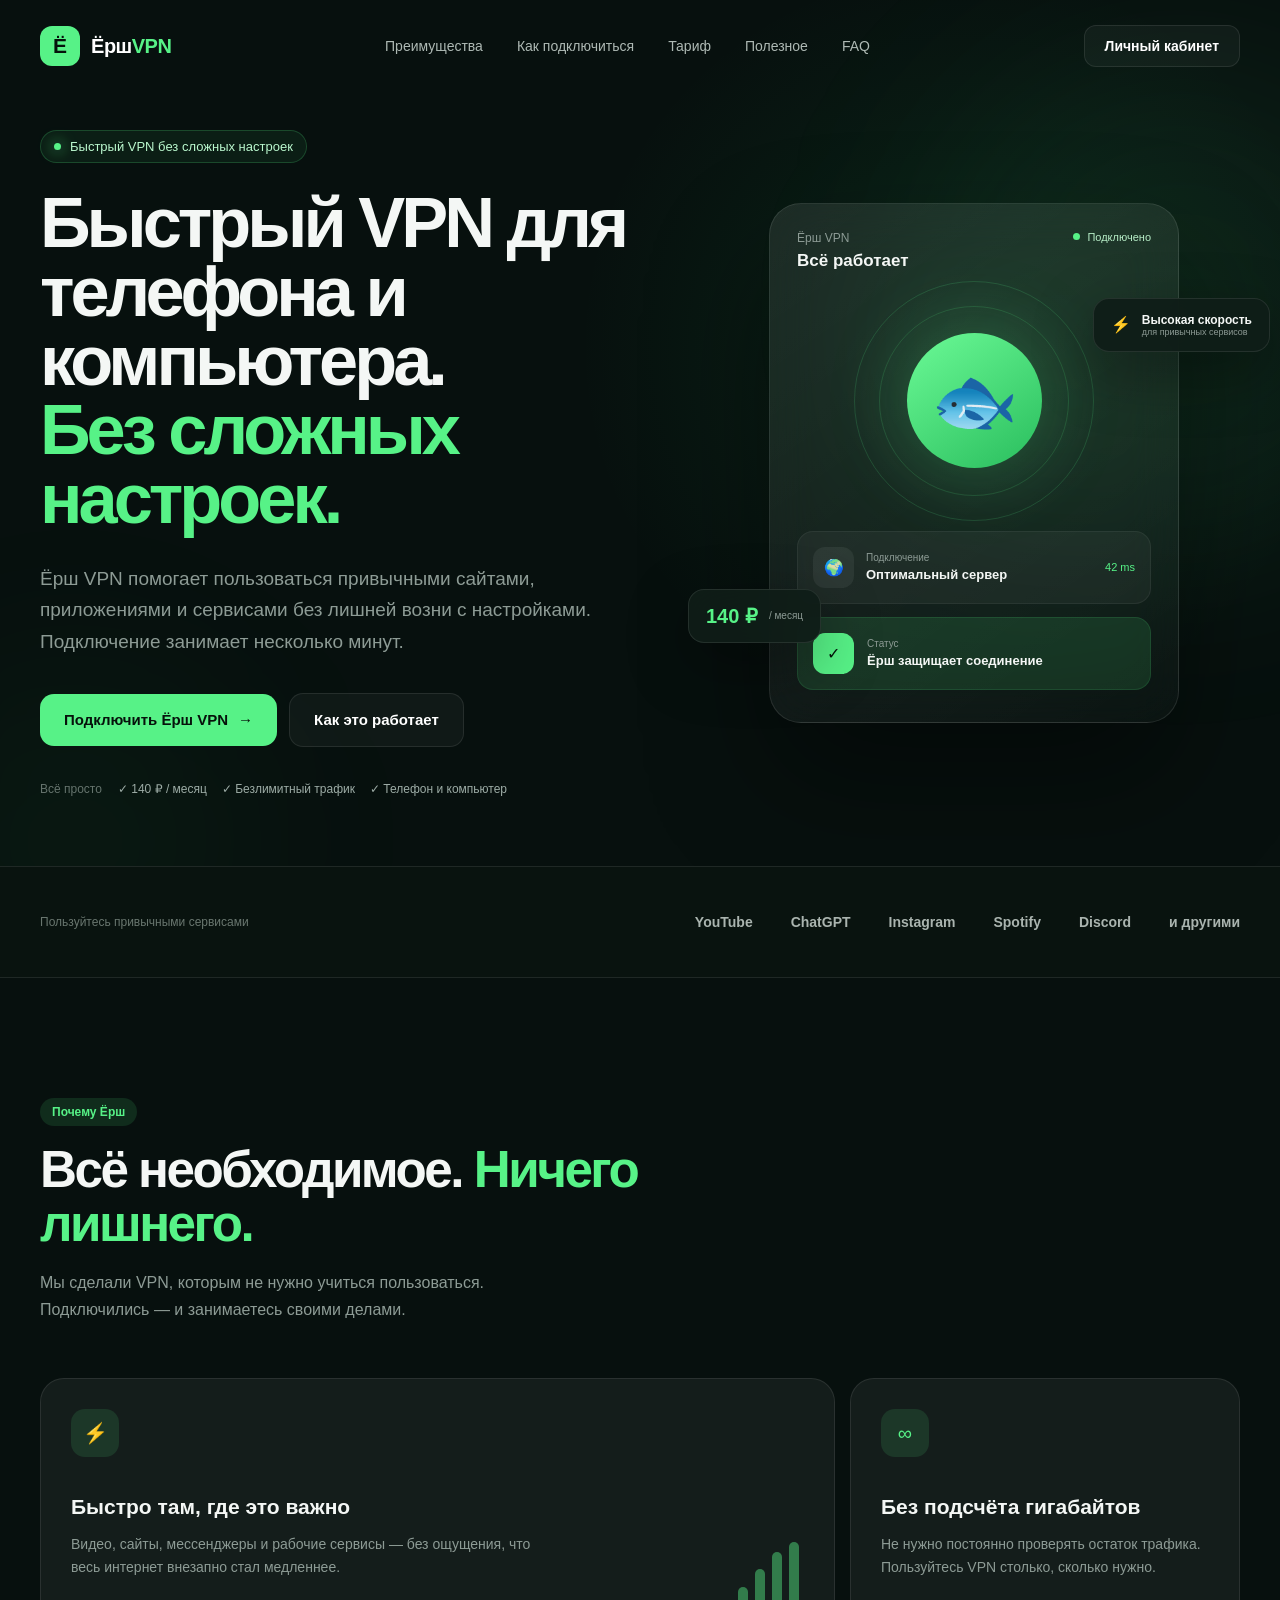
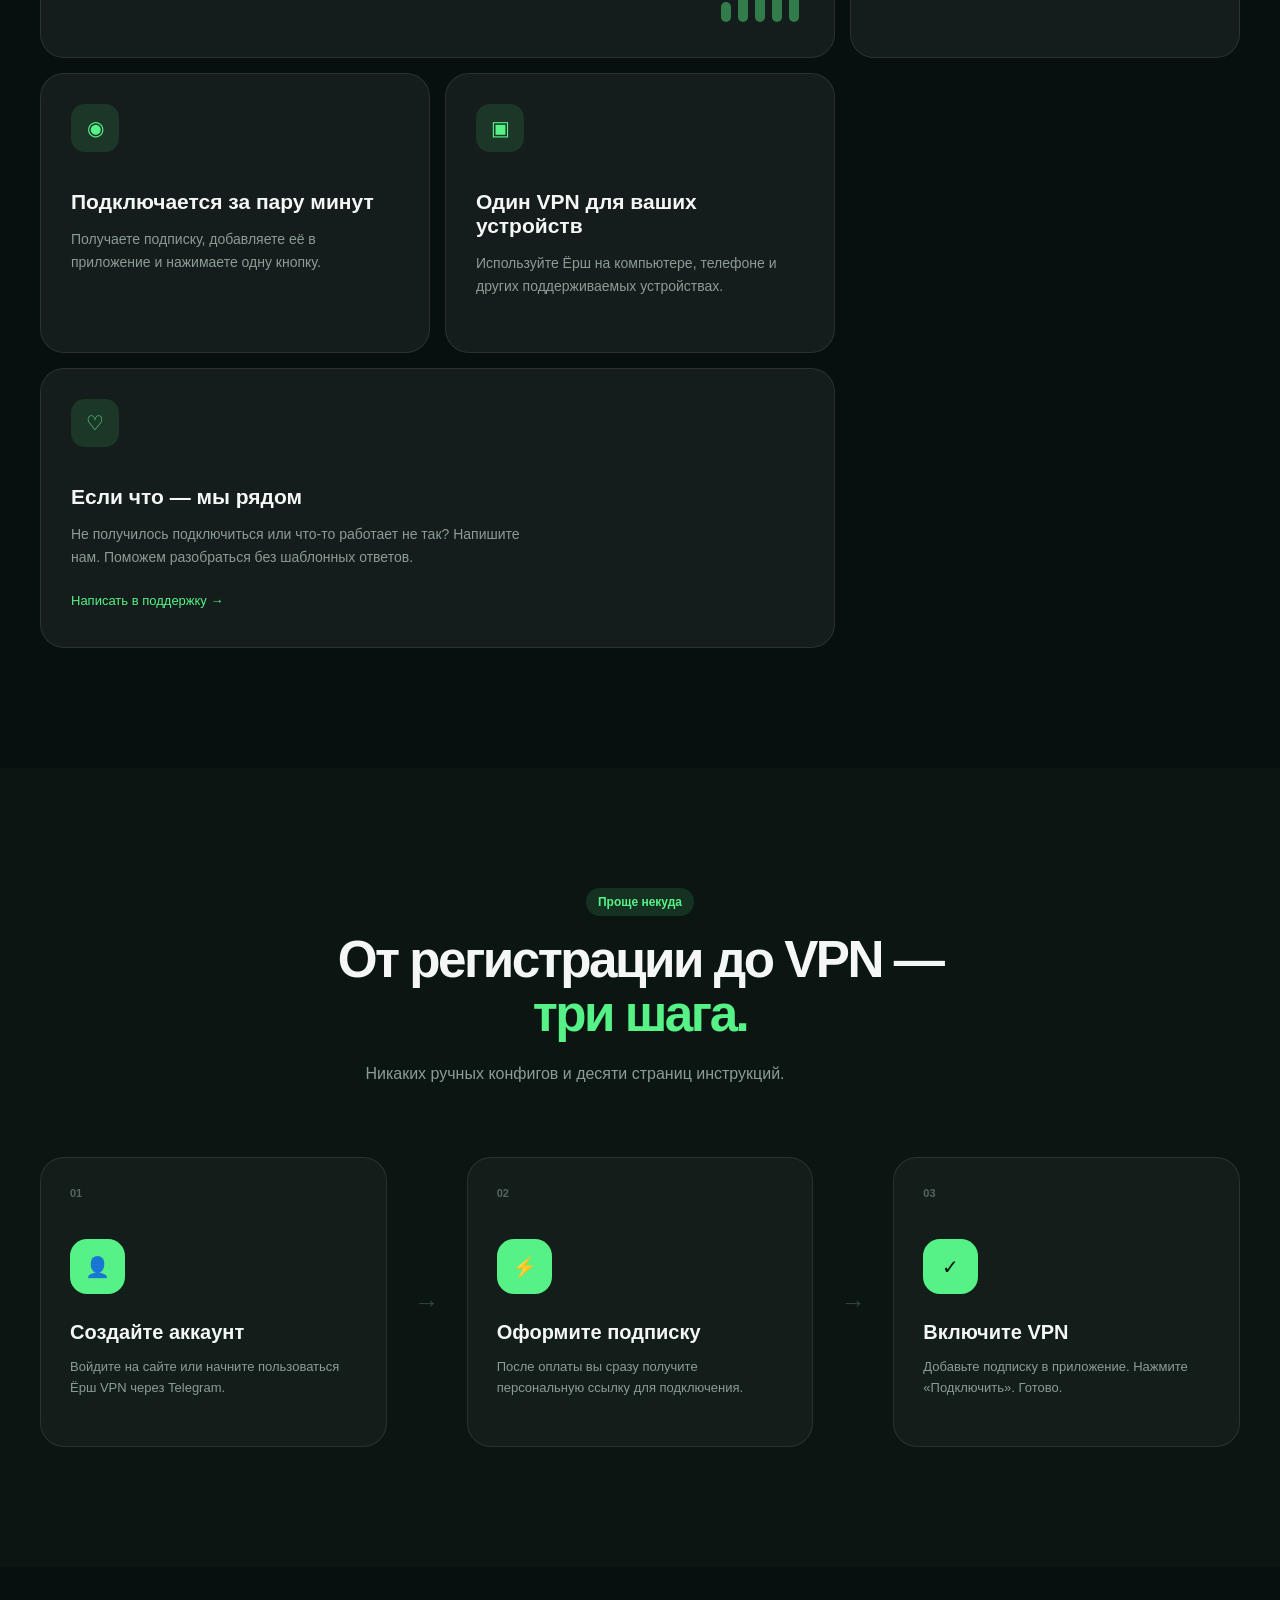
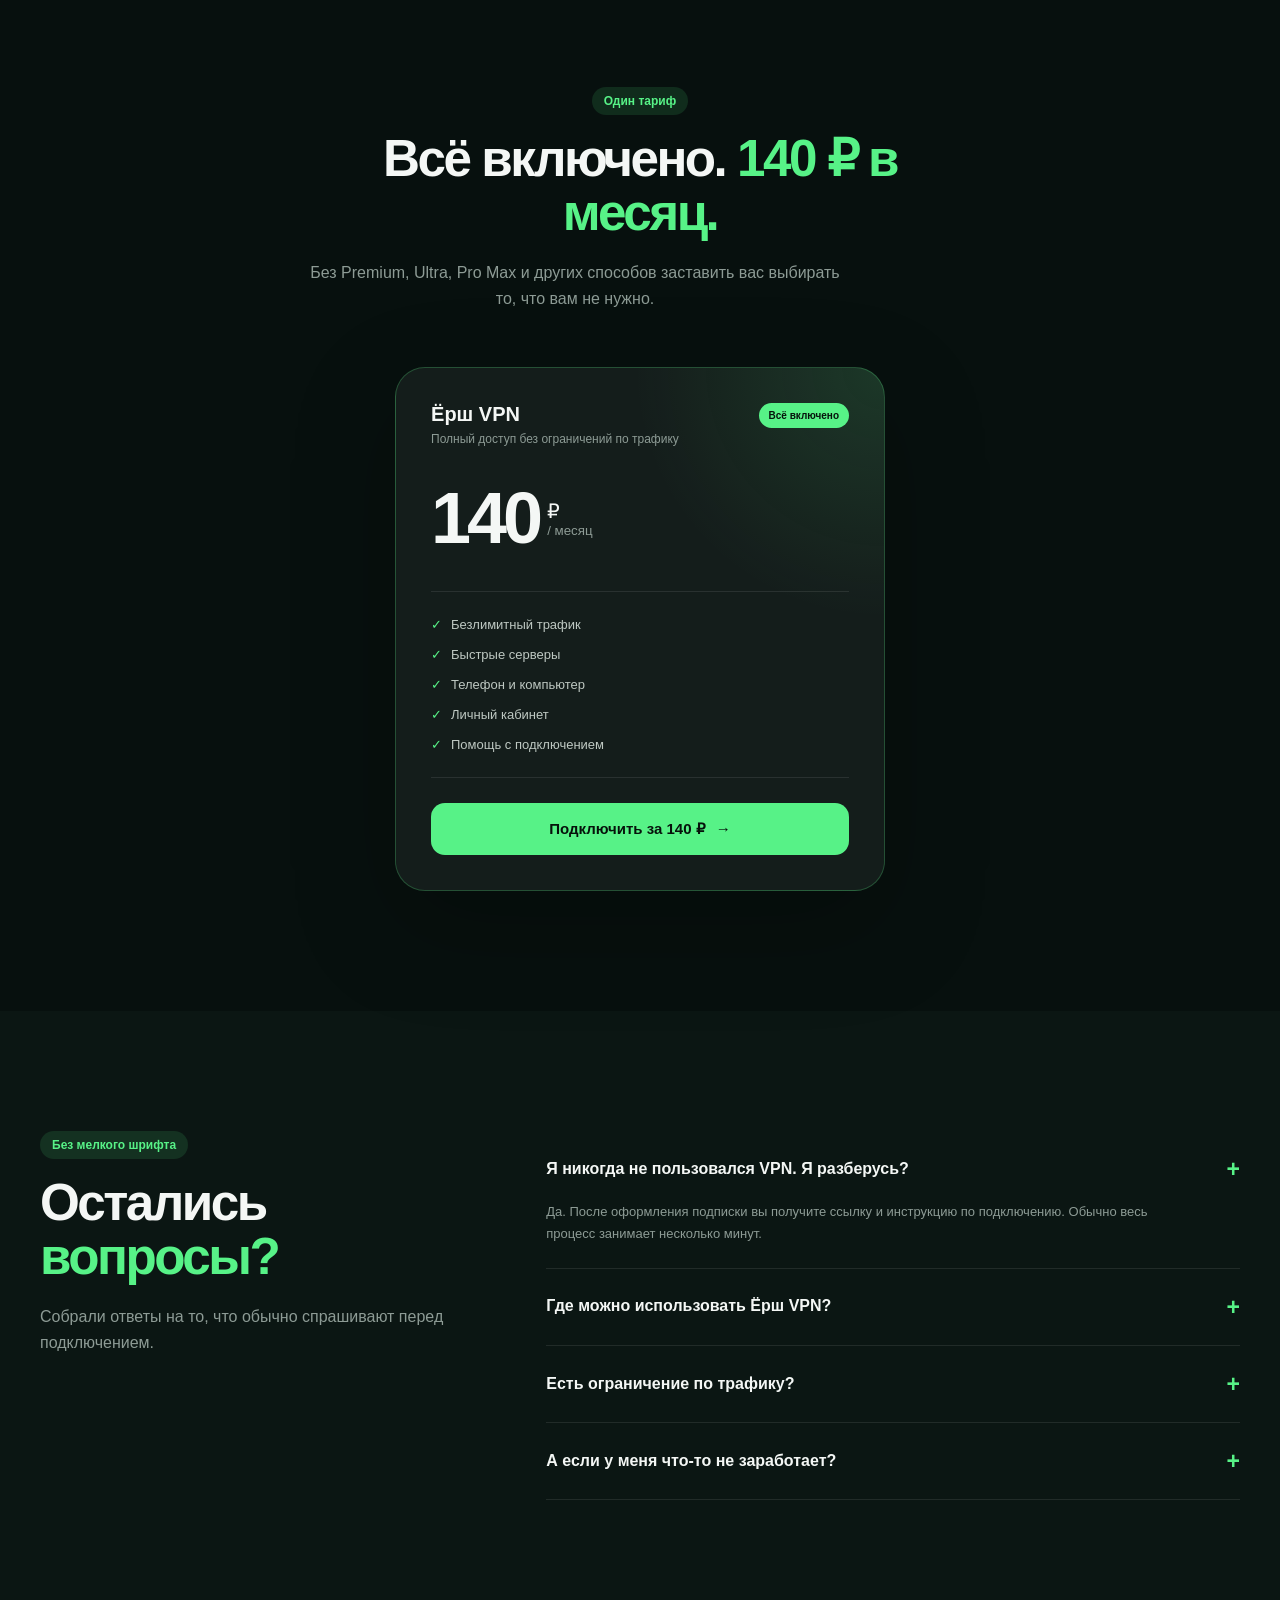
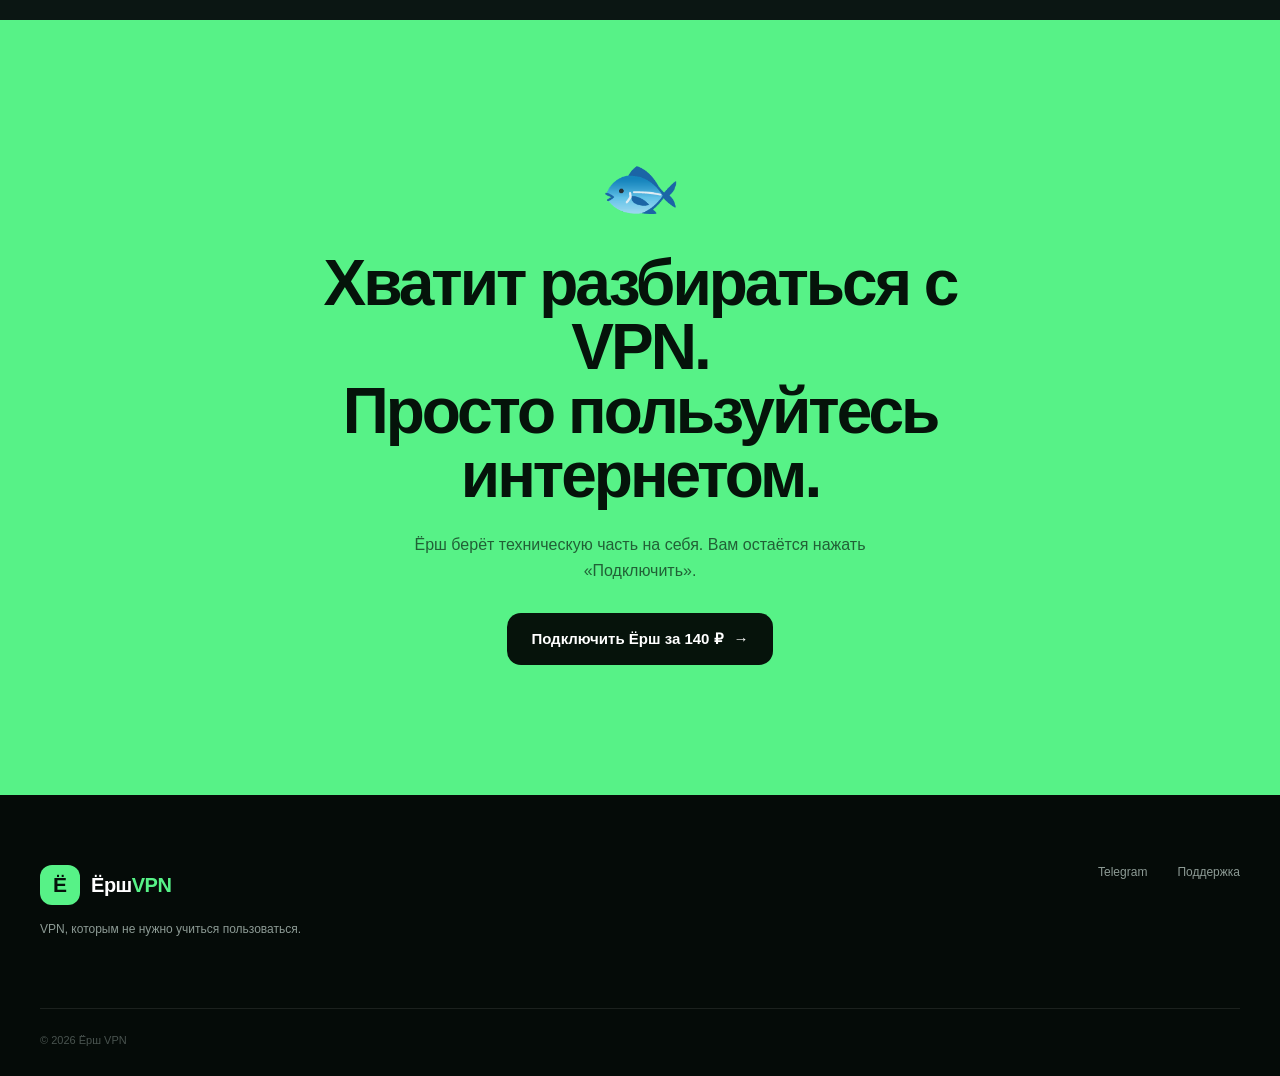
==== commit 61000496: "Добавили новые сео страницы и ситимап" ====
--- a/index.html
+++ b/index.html
@@ -3,9 +3,53 @@
 <head>
     <meta charset="UTF-8">
     <meta name="viewport" content="width=device-width, initial-scale=1.0">
-    <meta name="description" content="Ёрш VPN — быстрый VPN для телефона и компьютера. Простое подключение, безлимитный трафик и подписка за 140 ₽ в месяц.">
     <meta name="theme-color" content="#0b1220">
-    <title>Ёрш VPN — быстрый и стабильный VPN</title>
+
+    <!-- Основные SEO-метаданные -->
+    <title>Ёрш VPN — быстрый VPN для телефона и компьютера</title>
+    <meta name="description" content="Ёрш VPN — VPN для телефона и компьютера. Простое подключение, безлимитный трафик и подписка за 140 ₽ в месяц.">
+    <link rel="canonical" href="https://yorshvpn.ru/">
+
+    <!-- Open Graph: отображение ссылки при публикации в мессенджерах и соцсетях -->
+    <meta property="og:type" content="website">
+    <meta property="og:locale" content="ru_RU">
+    <meta property="og:site_name" content="Ёрш VPN">
+    <meta property="og:title" content="Ёрш VPN — быстрый VPN для телефона и компьютера">
+    <meta property="og:description" content="Простое подключение, безлимитный трафик и подписка за 140 ₽ в месяц.">
+    <meta property="og:url" content="https://yorshvpn.ru/">
+    <!-- Добавь изображение 1200×630 по адресу /images/og-cover.jpg и раскомментируй строку ниже. -->
+    <!-- <meta property="og:image" content="https://yorshvpn.ru/images/og-cover.jpg"> -->
+
+    <!-- Структурированные данные: сайт и организация -->
+    <script type="application/ld+json">
+    {
+      "@context": "https://schema.org",
+      "@graph": [
+        {
+          "@type": "Organization",
+          "@id": "https://yorshvpn.ru/#organization",
+          "name": "Ёрш VPN",
+          "url": "https://yorshvpn.ru/",
+          "description": "VPN-сервис с простым подключением, безлимитным трафиком и подпиской за 140 ₽ в месяц.",
+          "sameAs": [
+            "https://t.me/yorshvpn_bot",
+            "https://t.me/yorshvpnSupport"
+          ]
+        },
+        {
+          "@type": "WebSite",
+          "@id": "https://yorshvpn.ru/#website",
+          "url": "https://yorshvpn.ru/",
+          "name": "Ёрш VPN",
+          "inLanguage": "ru-RU",
+          "publisher": {
+            "@id": "https://yorshvpn.ru/#organization"
+          }
+        }
+      ]
+    }
+    </script>
+
     <link rel="stylesheet" href="/css/landing.css">
 </head>
 <body>
@@ -16,64 +60,25 @@
          ========================================================= -->
 
     <header class="landing-header">
-
         <div class="landing-container header-inner">
-
-            <!-- BRAND -->
-
-            <a href="/" class="brand">
-
-                <div class="brand-logo">
-                    Ё
-                </div>
-
-                <div class="brand-name">
-                    Ёрш<span>VPN</span>
-                </div>
-
+            <a href="/" class="brand" aria-label="Ёрш VPN — главная">
+                <div class="brand-logo">Ё</div>
+                <div class="brand-name">Ёрш<span>VPN</span></div>
             </a>
 
-
-            <!-- DESKTOP NAV -->
-
-            <nav class="landing-nav">
-
-                <a href="/#advantages">
-                    Преимущества
+            <nav class="landing-nav" aria-label="Основная навигация">
+                <a href="/#advantages">Преимущества</a>
+                <a href="/#how">Как подключиться</a>
+                <a href="/#pricing">Тариф</a>
+                <a href="/guides">Полезное</a>
+                <a href="/#faq">FAQ</a>
+            </nav>
+
+            <div class="header-actions">
+                <a href="https://cabinet.yorshvpn.ru/" class="button button-ghost">
+                    Личный кабинет
                 </a>
-
-                <a href="/#how">
-                    Как подключиться
-                </a>
-
-                <a href="/#pricing">
-                    Тариф
-                </a>
-
-                <a href="/guides">
-                    Полезное
-                </a>
-
-                <a href="/#faq">
-                    FAQ
-                </a>
-
-            </nav>
-
-
-            <!-- DESKTOP ACTION -->
-
-            <div class="header-actions">
-
-                <a href="https://cabinet.yorshvpn.ru/"
-                       class="button button-ghost">
-                        Личный кабинет
-                    </a>
-
-            </div>
-
-
-            <!-- MOBILE BUTTON -->
+            </div>
 
             <button type="button"
                     class="landing-mobile-menu-button"
@@ -82,1094 +87,449 @@
                     aria-controls="landingMobileMenu"
                     aria-expanded="false"
                     onclick="toggleLandingMenu()">
-
                 <span></span>
                 <span></span>
                 <span></span>
-
             </button>
-
         </div>
 
-
-        <!-- =====================================================
-             MOBILE MENU
-             ===================================================== -->
-
-        <div class="landing-mobile-menu"
-             id="landingMobileMenu">
-
+        <!-- MOBILE MENU -->
+        <div class="landing-mobile-menu" id="landingMobileMenu">
             <div class="landing-container landing-mobile-menu-inner">
-
-                <nav class="landing-mobile-nav">
-
-                    <a href="/#advantages"
-                       onclick="closeLandingMenu()">
-
-                        <span>
-                            Преимущества
-                        </span>
-
-                        <span>→</span>
-
+                <nav class="landing-mobile-nav" aria-label="Мобильная навигация">
+                    <a href="/#advantages" onclick="closeLandingMenu()">
+                        <span>Преимущества</span><span aria-hidden="true">→</span>
                     </a>
-
-
-                    <a href="/#how"
-                       onclick="closeLandingMenu()">
-
-                        <span>
-                            Как подключиться
-                        </span>
-
-                        <span>→</span>
-
+                    <a href="/#how" onclick="closeLandingMenu()">
+                        <span>Как подключиться</span><span aria-hidden="true">→</span>
                     </a>
-
-
-                    <a href="/#pricing"
-                       onclick="closeLandingMenu()">
-
-                        <span>
-                            Тариф
-                        </span>
-
-                        <span>→</span>
-
+                    <a href="/#pricing" onclick="closeLandingMenu()">
+                        <span>Тариф</span><span aria-hidden="true">→</span>
                     </a>
-
-
-                    <a href="/guides"
-                       onclick="closeLandingMenu()">
-
-                        <span>
-                            Полезное
-                        </span>
-
-                        <span>→</span>
-
+                    <a href="/guides" onclick="closeLandingMenu()">
+                        <span>Полезное</span><span aria-hidden="true">→</span>
                     </a>
-
-
-                    <a href="/#faq"
-                       onclick="closeLandingMenu()">
-
-                        <span>
-                            FAQ
-                        </span>
-
-                        <span>→</span>
-
+                    <a href="/#faq" onclick="closeLandingMenu()">
+                        <span>FAQ</span><span aria-hidden="true">→</span>
                     </a>
-
                 </nav>
 
-
-                <!-- MOBILE ACCOUNT -->
-
                 <div class="landing-mobile-account">
-
-                    <a href="https://cabinet.yorshvpn.ru/"
-                               class="landing-mobile-account-button">
-                                <span>Личный кабинет</span>
-                                <span>→</span>
-                            </a>
-
-                </div>
-
-            </div>
-
+                    <a href="https://cabinet.yorshvpn.ru/" class="landing-mobile-account-button">
+                        <span>Личный кабинет</span><span aria-hidden="true">→</span>
+                    </a>
+                </div>
+            </div>
         </div>
-
     </header>
 
-
     <main>
-
-        <!-- =========================================================
-             HERO
-             ========================================================= -->
-
-        <section class="hero">
-
+        <!-- HERO -->
+        <section class="hero" aria-labelledby="hero-title">
             <div class="hero-glow hero-glow-one"></div>
             <div class="hero-glow hero-glow-two"></div>
 
-
             <div class="landing-container hero-grid">
-
-                <!-- LEFT -->
-
                 <div class="hero-content">
-
                     <div class="hero-label">
-
                         <span class="hero-label-dot"></span>
-
                         Быстрый VPN без сложных настроек
-
-                    </div>
-
-
-                    <h1>
-                        Интернет работает.
-                        <span>Как и должен.</span>
+                    </div>
+
+                    <h1 id="hero-title">
+                        Быстрый VPN для телефона и компьютера.
+                        <span>Без сложных настроек.</span>
                     </h1>
 
-
                     <p class="hero-subtitle">
-
                         Ёрш VPN помогает пользоваться привычными
                         сайтами, приложениями и сервисами без лишней
                         возни с настройками.
-
                         Подключение занимает несколько минут.
-
                     </p>
 
-
                     <div class="hero-buttons">
-
-                        <a href="https://cabinet.yorshvpn.ru/"
-                           class="button button-primary button-large">
-
-                            Подключить Ёрш VPN
-
-                            <span>→</span>
-
+                        <a href="https://cabinet.yorshvpn.ru/" class="button button-primary button-large">
+                            Подключить Ёрш VPN <span aria-hidden="true">→</span>
                         </a>
-
-
-                        <a href="#how"
-                           class="button button-ghost button-large">
-
+                        <a href="#how" class="button button-ghost button-large">
                             Как это работает
-
                         </a>
-
-                    </div>
-
+                    </div>
 
                     <div class="hero-platforms">
-
                         <span>Всё просто</span>
-
                         <div class="platform-list">
-
                             <span>✓ 140 ₽ / месяц</span>
-
                             <span>✓ Безлимитный трафик</span>
-
                             <span>✓ Телефон и компьютер</span>
-
-                        </div>
-
-                    </div>
-
-                </div>
-
-
-                <!-- RIGHT -->
+                        </div>
+                    </div>
+                </div>
 
                 <div class="hero-visual">
-
                     <div class="hero-card">
-
-
                         <div class="hero-card-top">
-
                             <div>
-
-                                <span class="card-label">
-                                    Ёрш VPN
-                                </span>
-
-                                <h3>
-                                    Всё работает
-                                </h3>
-
+                                <span class="card-label">Ёрш VPN</span>
+                                <h3>Всё работает</h3>
                             </div>
-
-
                             <div class="connection-status">
-
                                 <span></span>
-
                                 Подключено
-
                             </div>
-
-                        </div>
-
-
-                        <!-- MASCOT -->
+                        </div>
 
                         <div class="fish-wrapper">
-
-                            <div class="fish-circle">
-                                🐟
+                            <div class="fish-circle" aria-hidden="true">🐟</div>
+                            <div class="fish-wave wave-one"></div>
+                            <div class="fish-wave wave-two"></div>
+                        </div>
+
+                        <div class="server-card">
+                            <div class="server-left">
+                                <div class="flag" aria-hidden="true">🌍</div>
+                                <div>
+                                    <small>Подключение</small>
+                                    <strong>Оптимальный сервер</strong>
+                                </div>
                             </div>
-
-                            <div class="fish-wave wave-one"></div>
-
-                            <div class="fish-wave wave-two"></div>
-
-                        </div>
-
-
-                        <!-- SERVER -->
-
-                        <div class="server-card">
-
-                            <div class="server-left">
-
-                                <div class="flag">
-                                    🌍
-                                </div>
-
-                                <div>
-
-                                    <small>
-                                        Подключение
-                                    </small>
-
-                                    <strong>
-                                        Оптимальный сервер
-                                    </strong>
-
-                                </div>
-
+                            <div class="server-ping">42 ms</div>
+                        </div>
+
+                        <div class="connect-control">
+                            <div class="connect-icon" aria-hidden="true">✓</div>
+                            <div>
+                                <small>Статус</small>
+                                <strong>Ёрш защищает соединение</strong>
                             </div>
-
-
-                            <div class="server-ping">
-                                42 ms
-                            </div>
-
-                        </div>
-
-
-                        <!-- STATUS -->
-
-                        <div class="connect-control">
-
-                            <div class="connect-icon">
-                                ✓
-                            </div>
-
-                            <div>
-
-                                <small>
-                                    Статус
-                                </small>
-
-                                <strong>
-                                    Ёрш защищает соединение
-                                </strong>
-
-                            </div>
-
-                        </div>
-
-                    </div>
-
-
-                    <!-- FLOATING CARDS -->
+                        </div>
+                    </div>
 
                     <div class="floating-card floating-speed">
-
-                        <span>
-                            ⚡
-                        </span>
-
+                        <span aria-hidden="true">⚡</span>
                         <div>
-
-                            <strong>
-                                Высокая скорость
-                            </strong>
-
-                            <small>
-                                для привычных сервисов
-                            </small>
-
-                        </div>
-
-                    </div>
-
+                            <strong>Высокая скорость</strong>
+                            <small>для привычных сервисов</small>
+                        </div>
+                    </div>
 
                     <div class="floating-card floating-price">
-
-                        <strong>
-                            140 ₽
-                        </strong>
-
-                        <span>
-                            / месяц
-                        </span>
-
-                    </div>
-
-                </div>
-
-            </div>
-
-        </section>
-
-
-        <!-- =========================================================
-             SERVICES
-             ========================================================= -->
-
-        <section class="trust-strip">
-
+                        <strong>140 ₽</strong>
+                        <span>/ месяц</span>
+                    </div>
+                </div>
+            </div>
+        </section>
+
+        <!-- SERVICES -->
+        <section class="trust-strip" aria-label="Популярные сервисы">
             <div class="landing-container trust-content">
-
-                <span>
-                    Пользуйтесь привычными сервисами
-                </span>
-
-
+                <span>Пользуйтесь привычными сервисами</span>
                 <div class="services">
-
                     <span>YouTube</span>
-
                     <span>ChatGPT</span>
-
                     <span>Instagram</span>
-
                     <span>Spotify</span>
-
                     <span>Discord</span>
-
                     <span>и другими</span>
-
-                </div>
-
-            </div>
-
-        </section>
-
-
-        <!-- =========================================================
-             ADVANTAGES
-             ========================================================= -->
-
-        <section id="advantages"
-                 class="section">
-
+                </div>
+            </div>
+        </section>
+
+        <!-- ADVANTAGES -->
+        <section id="advantages" class="section" aria-labelledby="advantages-title">
             <div class="landing-container">
-
-
                 <div class="section-head">
-
-                    <div class="section-badge">
-                        Почему Ёрш
-                    </div>
-
-
-                    <h2>
+                    <div class="section-badge">Почему Ёрш</div>
+                    <h2 id="advantages-title">
                         Всё необходимое.
                         <span>Ничего лишнего.</span>
                     </h2>
-
-
                     <p>
-
                         Мы сделали VPN, которым не нужно учиться
                         пользоваться.
-
                         Подключились — и занимаетесь своими делами.
-
                     </p>
-
-                </div>
-
+                </div>
 
                 <div class="advantages-grid">
-
-
-                    <!-- SPEED -->
-
                     <article class="advantage-card advantage-large">
-
-                        <div class="advantage-icon">
-                            ⚡
-                        </div>
-
-
+                        <div class="advantage-icon" aria-hidden="true">⚡</div>
                         <div>
-
-                            <h3>
-                                Быстро там, где это важно
-                            </h3>
-
-
+                            <h3>Быстро там, где это важно</h3>
                             <p>
-
                                 Видео, сайты, мессенджеры и рабочие
                                 сервисы — без ощущения, что весь интернет
                                 внезапно стал медленнее.
-
                             </p>
-
-                        </div>
-
-
-                        <div class="speed-decoration">
-
-                            <span></span>
-                            <span></span>
-                            <span></span>
-                            <span></span>
-                            <span></span>
-
-                        </div>
-
-                    </article>
-
-
-                    <!-- TRAFFIC -->
+                        </div>
+                        <div class="speed-decoration" aria-hidden="true">
+                            <span></span><span></span><span></span><span></span><span></span>
+                        </div>
+                    </article>
 
                     <article class="advantage-card">
-
-                        <div class="advantage-icon">
-                            ∞
-                        </div>
-
-
-                        <h3>
-                            Без подсчёта гигабайтов
-                        </h3>
-
-
-                        <p>
-
+                        <div class="advantage-icon" aria-hidden="true">∞</div>
+                        <h3>Без подсчёта гигабайтов</h3>
+                        <p>
                             Не нужно постоянно проверять остаток
                             трафика.
-
                             Пользуйтесь VPN столько, сколько нужно.
-
-                        </p>
-
-                    </article>
-
-
-                    <!-- SIMPLE -->
+                        </p>
+                    </article>
 
                     <article class="advantage-card">
-
-                        <div class="advantage-icon">
-                            ◉
-                        </div>
-
-
-                        <h3>
-                            Подключается за пару минут
-                        </h3>
-
-
-                        <p>
-
+                        <div class="advantage-icon" aria-hidden="true">◉</div>
+                        <h3>Подключается за пару минут</h3>
+                        <p>
                             Получаете подписку, добавляете её
                             в приложение и нажимаете одну кнопку.
-
-                        </p>
-
-                    </article>
-
-
-                    <!-- DEVICES -->
+                        </p>
+                    </article>
 
                     <article class="advantage-card">
-
-                        <div class="advantage-icon">
-                            ▣
-                        </div>
-
-
-                        <h3>
-                            Один VPN для ваших устройств
-                        </h3>
-
-
-                        <p>
-
+                        <div class="advantage-icon" aria-hidden="true">▣</div>
+                        <h3>Один VPN для ваших устройств</h3>
+                        <p>
                             Используйте Ёрш на компьютере,
                             телефоне и других поддерживаемых
                             устройствах.
-
-                        </p>
-
-                    </article>
-
-
-                    <!-- SUPPORT -->
+                        </p>
+                    </article>
 
                     <article class="advantage-card advantage-large">
-
-                        <div class="advantage-icon">
-                            ♡
-                        </div>
-
-
-                        <h3>
-                            Если что — мы рядом
-                        </h3>
-
-
-                        <p>
-
+                        <div class="advantage-icon" aria-hidden="true">♡</div>
+                        <h3>Если что — мы рядом</h3>
+                        <p>
                             Не получилось подключиться или что-то
                             работает не так?
-
                             Напишите нам. Поможем разобраться без
                             шаблонных ответов.
-
-                        </p>
-
-
+                        </p>
                         <a href="https://t.me/yorshvpnSupport"
                            target="_blank"
                            rel="noopener noreferrer"
                            class="text-link">
-
                             Написать в поддержку →
-
                         </a>
-
-                    </article>
-
-                </div>
-
-            </div>
-
-        </section>
-
-
-        <!-- =========================================================
-             HOW IT WORKS
-             ========================================================= -->
-
-        <section id="how"
-                 class="section section-dark">
-
+                    </article>
+                </div>
+            </div>
+        </section>
+
+        <!-- HOW IT WORKS -->
+        <section id="how" class="section section-dark" aria-labelledby="how-title">
             <div class="landing-container">
-
-
                 <div class="section-head section-head-center">
-
-                    <div class="section-badge">
-                        Проще некуда
-                    </div>
-
-
-                    <h2>
+                    <div class="section-badge">Проще некуда</div>
+                    <h2 id="how-title">
                         От регистрации до VPN —
                         <span>три шага.</span>
                     </h2>
-
-
-                    <p>
-
-                        Никаких ручных конфигов и десяти страниц
-                        инструкций.
-
-                    </p>
-
-                </div>
-
+                    <p>Никаких ручных конфигов и десяти страниц инструкций.</p>
+                </div>
 
                 <div class="steps">
-
-
-                    <!-- STEP 1 -->
-
                     <article class="step">
-
-                        <div class="step-number">
-                            01
-                        </div>
-
-
-                        <div class="step-icon">
-                            👤
-                        </div>
-
-
-                        <h3>
-                            Создайте аккаунт
-                        </h3>
-
-
-                        <p>
-
+                        <div class="step-number">01</div>
+                        <div class="step-icon" aria-hidden="true">👤</div>
+                        <h3>Создайте аккаунт</h3>
+                        <p>
                             Войдите на сайте или начните пользоваться
                             Ёрш VPN через Telegram.
-
-                        </p>
-
-                    </article>
-
-
-                    <div class="step-arrow">
-                        →
-                    </div>
-
-
-                    <!-- STEP 2 -->
+                        </p>
+                    </article>
+
+                    <div class="step-arrow" aria-hidden="true">→</div>
 
                     <article class="step">
-
-                        <div class="step-number">
-                            02
-                        </div>
-
-
-                        <div class="step-icon">
-                            ⚡
-                        </div>
-
-
-                        <h3>
-                            Оформите подписку
-                        </h3>
-
-
-                        <p>
-
+                        <div class="step-number">02</div>
+                        <div class="step-icon" aria-hidden="true">⚡</div>
+                        <h3>Оформите подписку</h3>
+                        <p>
                             После оплаты вы сразу получите
                             персональную ссылку для подключения.
-
-                        </p>
-
-                    </article>
-
-
-                    <div class="step-arrow">
-                        →
-                    </div>
-
-
-                    <!-- STEP 3 -->
+                        </p>
+                    </article>
+
+                    <div class="step-arrow" aria-hidden="true">→</div>
 
                     <article class="step">
-
-                        <div class="step-number">
-                            03
-                        </div>
-
-
-                        <div class="step-icon">
-                            ✓
-                        </div>
-
-
-                        <h3>
-                            Включите VPN
-                        </h3>
-
-
-                        <p>
-
+                        <div class="step-number">03</div>
+                        <div class="step-icon" aria-hidden="true">✓</div>
+                        <h3>Включите VPN</h3>
+                        <p>
                             Добавьте подписку в приложение.
-
                             Нажмите «Подключить».
-
                             Готово.
-
-                        </p>
-
-                    </article>
-
-                </div>
-
-            </div>
-
-        </section>
-
-
-        <!-- =========================================================
-             PRICING
-             ========================================================= -->
-
-        <section id="pricing"
-                 class="section">
-
+                        </p>
+                    </article>
+                </div>
+            </div>
+        </section>
+
+        <!-- PRICING -->
+        <section id="pricing" class="section" aria-labelledby="pricing-title">
             <div class="landing-container">
-
-
                 <div class="section-head section-head-center">
-
-                    <div class="section-badge">
-                        Один тариф
-                    </div>
-
-
-                    <h2>
+                    <div class="section-badge">Один тариф</div>
+                    <h2 id="pricing-title">
                         Всё включено.
                         <span>140 ₽ в месяц.</span>
                     </h2>
-
-
                     <p>
-
                         Без Premium, Ultra, Pro Max и других способов
                         заставить вас выбирать то, что вам не нужно.
-
                     </p>
-
-                </div>
-
+                </div>
 
                 <div class="pricing-wrapper">
-
-
                     <div class="pricing-card">
-
-
                         <div class="pricing-top">
-
                             <div>
-
-                                <span class="pricing-name">
-                                    Ёрш VPN
-                                </span>
-
-
-                                <p>
-                                    Полный доступ без ограничений по трафику
-                                </p>
-
+                                <span class="pricing-name">Ёрш VPN</span>
+                                <p>Полный доступ без ограничений по трафику</p>
                             </div>
-
-
-                            <div class="popular-label">
-                                Всё включено
+                            <div class="popular-label">Всё включено</div>
+                        </div>
+
+                        <div class="price">
+                            <strong>140</strong>
+                            <div>
+                                <span>₽</span>
+                                <small>/ месяц</small>
                             </div>
-
-                        </div>
-
-
-                        <div class="price">
-
-                            <strong>
-                                140
-                            </strong>
-
-
-                            <div>
-
-                                <span>
-                                    ₽
-                                </span>
-
-                                <small>
-                                    / месяц
-                                </small>
-
-                            </div>
-
-                        </div>
-
+                        </div>
 
                         <div class="pricing-features">
-
-                            <div>
-                                <span>✓</span>
-                                Безлимитный трафик
-                            </div>
-
-                            <div>
-                                <span>✓</span>
-                                Быстрые серверы
-                            </div>
-
-                            <div>
-                                <span>✓</span>
-                                Телефон и компьютер
-                            </div>
-
-                            <div>
-                                <span>✓</span>
-                                Личный кабинет
-                            </div>
-
-                            <div>
-                                <span>✓</span>
-                                Помощь с подключением
-                            </div>
-
-                        </div>
-
-
-                        <a href="https://cabinet.yorshvpn.ru/"
-                           class="button button-primary button-large pricing-button">
-
-                            Подключить за 140 ₽
-
-                            <span>→</span>
-
+                            <div><span>✓</span>Безлимитный трафик</div>
+                            <div><span>✓</span>Быстрые серверы</div>
+                            <div><span>✓</span>Телефон и компьютер</div>
+                            <div><span>✓</span>Личный кабинет</div>
+                            <div><span>✓</span>Помощь с подключением</div>
+                        </div>
+
+                        <a href="https://cabinet.yorshvpn.ru/" class="button button-primary button-large pricing-button">
+                            Подключить за 140 ₽ <span aria-hidden="true">→</span>
                         </a>
-
-                    </div>
-
-                </div>
-
-            </div>
-
-        </section>
-
-
-        <!-- =========================================================
-             FAQ
-             ========================================================= -->
-
-        <section id="faq"
-                 class="section section-dark">
-
+                    </div>
+                </div>
+            </div>
+        </section>
+
+        <!-- FAQ -->
+        <section id="faq" class="section section-dark" aria-labelledby="faq-title">
             <div class="landing-container faq-layout">
-
-
                 <div class="section-head faq-title">
-
-                    <div class="section-badge">
-                        Без мелкого шрифта
-                    </div>
-
-
-                    <h2>
-                        Остались
-                        <span>вопросы?</span>
-                    </h2>
-
-
+                    <div class="section-badge">Без мелкого шрифта</div>
+                    <h2 id="faq-title">Остались <span>вопросы?</span></h2>
                     <p>
-
                         Собрали ответы на то, что обычно спрашивают
                         перед подключением.
-
                     </p>
-
-                </div>
-
+                </div>
 
                 <div class="faq-list">
-
-
                     <details open>
-
                         <summary>
-
                             Я никогда не пользовался VPN. Я разберусь?
-
-                            <span>+</span>
-
+                            <span aria-hidden="true">+</span>
                         </summary>
-
-
-                        <p>
-
+                        <p>
                             Да. После оформления подписки вы получите
                             ссылку и инструкцию по подключению.
-
                             Обычно весь процесс занимает несколько минут.
-
-                        </p>
-
+                        </p>
                     </details>
 
-
                     <details>
-
                         <summary>
-
                             Где можно использовать Ёрш VPN?
-
-                            <span>+</span>
-
+                            <span aria-hidden="true">+</span>
                         </summary>
-
-
-                        <p>
-
+                        <p>
                             На популярных мобильных и настольных
                             операционных системах.
-
                             Инструкции доступны после подключения.
-
-                        </p>
-
+                        </p>
                     </details>
 
-
                     <details>
-
                         <summary>
-
                             Есть ограничение по трафику?
-
-                            <span>+</span>
-
+                            <span aria-hidden="true">+</span>
                         </summary>
-
-
-                        <p>
-
+                        <p>
                             Нет фиксированного пакета гигабайтов.
-
                             Пользуйтесь интернетом в обычном режиме.
-
-                        </p>
-
+                        </p>
                     </details>
 
-
                     <details>
-
                         <summary>
-
                             А если у меня что-то не заработает?
-
-                            <span>+</span>
-
+                            <span aria-hidden="true">+</span>
                         </summary>
-
-
-                        <p>
-
+                        <p>
                             Напишите в поддержку.
-
                             Поможем проверить приложение,
                             подписку и настройки подключения.
-
-                        </p>
-
+                        </p>
                     </details>
-
-                </div>
-
-            </div>
-
-        </section>
-
-
-        <!-- =========================================================
-             FINAL CTA
-             ========================================================= -->
-
-        <section class="final-cta">
-
+                </div>
+            </div>
+        </section>
+
+        <!-- FINAL CTA -->
+        <section class="final-cta" aria-labelledby="final-cta-title">
             <div class="cta-glow"></div>
-
-
             <div class="landing-container final-cta-content">
-
-                <div class="final-fish">
-                    🐟
-                </div>
-
-
-                <h2>
+                <div class="final-fish" aria-hidden="true">🐟</div>
+                <h2 id="final-cta-title">
                     Хватит разбираться с VPN.
-                    <span>
-                        Просто пользуйтесь интернетом.
-                    </span>
+                    <span>Просто пользуйтесь интернетом.</span>
                 </h2>
-
-
                 <p>
-
                     Ёрш берёт техническую часть на себя.
-
                     Вам остаётся нажать «Подключить».
-
                 </p>
-
-
-                <a href="https://cabinet.yorshvpn.ru/"
-                   class="button button-light button-large">
-
-                    Подключить Ёрш за 140 ₽
-
-                    <span>→</span>
-
+                <a href="https://cabinet.yorshvpn.ru/" class="button button-light button-large">
+                    Подключить Ёрш за 140 ₽ <span aria-hidden="true">→</span>
                 </a>
-
-            </div>
-
-        </section>
-
+            </div>
+        </section>
     </main>
 
-
-    <!-- =========================================================
-         FOOTER
-         ========================================================= -->
-
+    <!-- FOOTER -->
     <footer class="landing-footer">
-
-
         <div class="landing-container footer-content">
-
-
             <div>
-
-                <a href="/"
-                   class="brand">
-
-                    <div class="brand-logo">
-                        Ё
-                    </div>
-
-                    <div class="brand-name">
-                        Ёрш<span>VPN</span>
-                    </div>
-
+                <a href="/" class="brand" aria-label="Ёрш VPN — главная">
+                    <div class="brand-logo">Ё</div>
+                    <div class="brand-name">Ёрш<span>VPN</span></div>
                 </a>
-
-
-                <p>
-                    VPN, которым не нужно учиться пользоваться.
-                </p>
-
-            </div>
-
+                <p>VPN, которым не нужно учиться пользоваться.</p>
+            </div>
 
             <div class="footer-links">
-
-                <a href="https://t.me/yorshvpn_bot"
-                   target="_blank"
-                   rel="noopener noreferrer">
-
-                    Telegram
-
-                </a>
-
-
-                <a href="https://t.me/yorshvpnSupport"
-                   target="_blank"
-                   rel="noopener noreferrer">
-
-                    Поддержка
-
-                </a>
-
-            </div>
-
+                <a href="https://t.me/yorshvpn_bot" target="_blank" rel="noopener noreferrer">Telegram</a>
+                <a href="https://t.me/yorshvpnSupport" target="_blank" rel="noopener noreferrer">Поддержка</a>
+            </div>
         </div>
 
-
         <div class="landing-container copyright">
-
             © <span id="currentYear"></span> Ёрш VPN
-
         </div>
-
     </footer>
-
 </div>
+
 <script>
-    document.getElementById("currentYear").textContent = new Date().getFullYear();
+    const currentYearElement = document.getElementById("currentYear");
+
+    if (currentYearElement) {
+        currentYearElement.textContent = new Date().getFullYear();
+    }
 </script>
 </body>
 </html>
